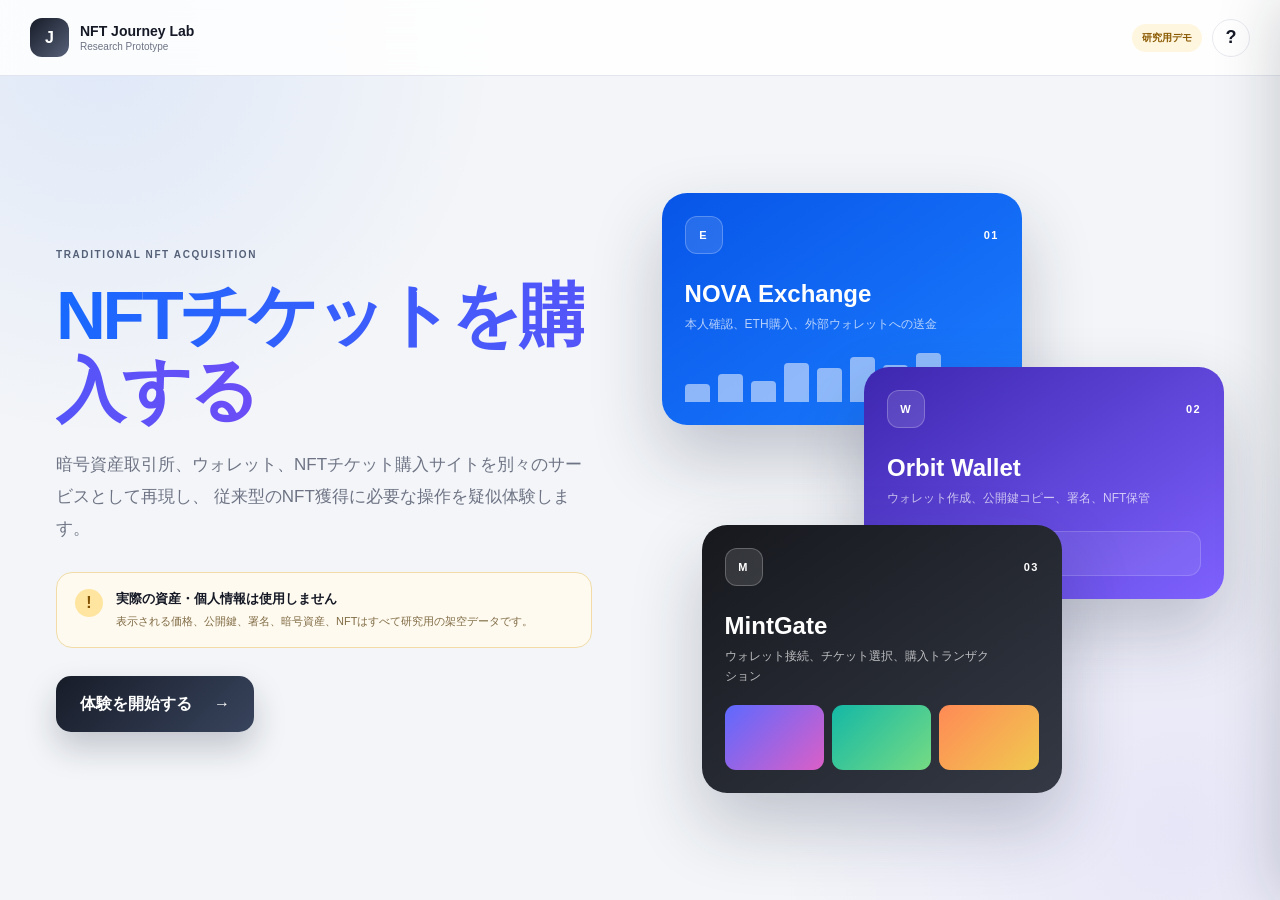
==== index.html @ 81f0ad9f "Add files via upload" ====
<!doctype html>
<html lang="ja">
<head>
  <meta charset="utf-8" />
  <meta name="viewport" content="width=device-width, initial-scale=1, viewport-fit=cover" />
  <meta name="mobile-web-app-capable" content="yes" />
  <meta name="apple-mobile-web-app-capable" content="yes" />
  <meta name="apple-mobile-web-app-status-bar-style" content="black-translucent" />
  <meta name="description" content="取引所・ウォレット・NFTマーケットを行き来する従来型NFT購入の研究用疑似体験" />
  <title>NFT Journey Lab｜従来型NFT購入体験</title>
  <link rel="stylesheet" href="./styles.css?v=4.15.6" />
</head>
<body>
  <div id="toast" class="toast hidden" role="status"></div>

  <header class="global-header">
    <button class="lab-brand" id="homeButton" type="button" aria-label="ホームへ">
      <span class="lab-logo">J</span>
      <span>
        <strong>NFT Journey Lab</strong>
        <small>Research Prototype</small>
      </span>
    </button>

    <nav id="appSwitcher" class="app-switcher hidden" aria-label="サービスを切り替える">
      <button class="switcher-item exchange" data-app="exchange" type="button">
        <span class="switcher-logo">E</span>
        <span><strong>取引所</strong><small>NOVA Exchange</small></span>
      </button>
      <button class="switcher-item wallet" data-app="wallet" type="button">
        <span class="switcher-logo">W</span>
        <span><strong>ウォレット</strong><small>Orbit Wallet</small></span>
      </button>
      <button class="switcher-item market" data-app="market" type="button">
        <span class="switcher-logo">M</span>
        <span><strong>チケットサイト</strong><small>MintGate</small></span>
      </button>
    </nav>

    <div class="header-tools">
      <span class="demo-pill">研究用デモ</span>
      <button id="helpButton" class="round-button" type="button" aria-label="ヘルプを開く">?</button>
    </div>
  </header>

  <main id="landing" class="landing">
    <div class="landing-confetti" aria-hidden="true">
      <i></i><i></i><i></i><i></i><i></i><i></i><i></i><i></i>
    </div>
    <div class="digital-ticket-decoration" aria-hidden="true">
      <span class="decoration-label">NFT TICKET</span>
      <strong>LIVE<br>EXPERIENCE</strong>
      <span class="decoration-code">#2026-1042</span>
      <span class="decoration-qr"></span>
    </div>
    <section class="landing-copy">
      <span class="kicker">TRADITIONAL NFT ACQUISITION</span>
      <h1><em>NFTチケットを購入する</em></h1>
      <p>
        暗号資産取引所、ウォレット、NFTチケット購入サイトを別々のサービスとして再現し、
        従来型のNFT獲得に必要な操作を疑似体験します。
      </p>

      <div class="safety-note">
        <span>!</span>
        <div>
          <strong>実際の資産・個人情報は使用しません</strong>
          <p>表示される価格、公開鍵、署名、暗号資産、NFTはすべて研究用の架空データです。</p>
        </div>
      </div>

      <button id="startButton" class="hero-button" type="button">
        体験を開始する <span>→</span>
      </button>
    </section>

    <section class="journey-preview" aria-label="体験するサービス">
      <article class="preview-card preview-exchange">
        <div class="preview-top">
          <span class="preview-logo">E</span>
          <span>01</span>
        </div>
        <h2>NOVA Exchange</h2>
        <p>本人確認、ETH購入、外部ウォレットへの送金</p>
        <div class="mini-chart">
          <i></i><i></i><i></i><i></i><i></i><i></i><i></i><i></i>
        </div>
      </article>
      <article class="preview-card preview-wallet">
        <div class="preview-top">
          <span class="preview-logo">W</span>
          <span>02</span>
        </div>
        <h2>Orbit Wallet</h2>
        <p>ウォレット作成、公開鍵コピー、署名、NFT保管</p>
        <div class="address-preview">0x7A4F...93C2</div>
      </article>
      <article class="preview-card preview-market">
        <div class="preview-top">
          <span class="preview-logo">M</span>
          <span>03</span>
        </div>
        <h2>MintGate</h2>
        <p>ウォレット接続、チケット選択、購入トランザクション</p>
        <div class="nft-preview-grid"><i></i><i></i><i></i></div>
      </article>
    </section>
  </main>

  <main id="workspace" class="workspace hidden">
    <aside class="mission-panel">
      <div class="mission-heading">
        <span class="kicker">MISSION</span>
        <h2>NFTチケット獲得</h2>
        <p id="participantText">参加者ID：—</p>
      </div>

      <div class="overall-progress">
        <div><span>全体の進捗</span><strong id="progressPercent">0%</strong></div>
        <div class="track"><i id="progressFill"></i></div>
      </div>

      <ol id="missionList" class="mission-list"></ol>

      <section id="progressGuideBubble" class="progress-guide-bubble hidden" role="dialog" aria-modal="true" aria-labelledby="progressGuideTitle">
        <span class="progress-guide-label">GUIDE</span>
        <h2 id="progressGuideTitle">進捗フローを確認</h2>
        <p>進捗フローを参考にNFTチケットを獲得してください。</p>
        <p class="progress-guide-note">※進捗フローの1から順番に進めなくてもチケットを獲得できるので、自由に体験してみてください。</p>
        <p class="progress-guide-scroll-note"><span aria-hidden="true">↔</span>スマホでは進捗フローを横にスワイプすると、すべての手順を確認できます。</p>
        <p class="progress-guide-hint-note"><span aria-hidden="true">?</span>操作に困ったら、各進捗の「？」をタップすると操作のヒントを見ることができます。</p>
        <button id="progressGuideStart" type="button">閉じる <span aria-hidden="true">→</span></button>
      </section>

      <div class="wallet-mini-status">
        <div>
          <span>ウォレット残高</span>
          <strong id="sideWalletBalance">0.0000 ETH</strong>
        </div>
        <span id="sideNetworkStatus" class="dot-label"><i></i>未接続</span>
      </div>

      <button id="resetProgressButton" class="progress-reset" type="button">
        <span aria-hidden="true">↺</span>進捗をリセットする
      </button>
    </aside>

    <section class="app-stage">
      <div id="exchangeApp" class="service-app exchange-app">
        <header class="service-header exchange-header">
          <div class="service-brand">
            <span class="service-logo">E</span>
            <div><strong>NOVA Exchange</strong><small>暗号資産取引所</small></div>
          </div>
          <nav id="exchangeTabs" class="service-tabs">
            <button data-tab="exchange-home" class="active" type="button">ホーム</button>
            <button data-tab="exchange-buy" type="button">購入</button>
            <button data-tab="exchange-send" type="button">送金</button>
          </nav>
          <div class="service-user"><span></span><b>デモユーザー</b></div>
        </header>
        <div id="exchangeContent" class="service-content"></div>
      </div>

      <div id="walletApp" class="service-app wallet-app hidden">
        <header class="service-header wallet-header">
          <div class="service-brand">
            <span class="service-logo">O</span>
            <div><strong>Orbit Wallet</strong><small>Self-custody wallet</small></div>
          </div>
          <nav id="walletTabs" class="service-tabs">
            <button data-tab="wallet-home" class="active" type="button">資産</button>
            <button data-tab="wallet-receive" type="button">受け取る</button>
            <button data-tab="wallet-nft" type="button">NFT</button>
            <button data-tab="wallet-benefits" type="button">特典</button>
          </nav>
          <div class="network-pill"><i></i>Ethereum</div>
        </header>
        <div id="walletContent" class="service-content"></div>
      </div>

      <div id="marketApp" class="service-app market-app hidden">
        <header class="service-header market-header">
          <div class="service-brand">
            <span class="service-logo">M</span>
            <div><strong>MintGate</strong><small>NFT Ticket Marketplace</small></div>
          </div>
          <div class="market-search">イベント・コレクションを検索</div>
          <button id="marketWalletButton" class="connect-button" type="button">ウォレットを接続</button>
        </header>
        <div id="marketContent" class="service-content"></div>
      </div>
    </section>
  </main>

  <div id="progressGuideBackdrop" class="progress-guide-backdrop hidden" aria-hidden="true"></div>

  <div id="walletSecurityGuideBackdrop" class="wallet-security-guide-backdrop hidden" aria-hidden="true"></div>
  <section id="walletSecurityGuide" class="wallet-security-guide hidden" role="dialog" aria-modal="true" aria-labelledby="walletSecurityGuideTitle">
    <span id="walletSecurityGuideLabel" class="wallet-security-guide-label">1 / 4 · ウォレット</span>
    <h2 id="walletSecurityGuideTitle">ウォレットが作成されました</h2>
    <p id="walletSecurityGuideDescription"></p>
    <button id="walletSecurityGuideNext" type="button">次へ <span aria-hidden="true">→</span></button>
  </section>

  <div id="modalBackdrop" class="modal-backdrop hidden"></div>
  <section id="modal" class="modal hidden" role="dialog" aria-modal="true" aria-labelledby="modalTitle">
    <div class="modal-header">
      <div>
        <span id="modalKicker" class="kicker">確認</span>
        <h2 id="modalTitle">タイトル</h2>
      </div>
      <button id="modalClose" class="round-button" type="button" aria-label="閉じる">×</button>
    </div>
    <div id="modalBody" class="modal-body"></div>
  </section>

  <div id="helpBackdrop" class="modal-backdrop hidden"></div>
  <aside id="helpDrawer" class="help-drawer" aria-hidden="true">
    <div class="drawer-head">
      <div><span class="kicker">HELP</span><h2>この体験について</h2></div>
      <button id="helpClose" class="round-button" type="button">×</button>
    </div>
    <section>
      <h3>体験の目的</h3>
      <p>複数サービス間の移動、公開鍵のコピー・貼り付け、送金、ウォレット署名など、NFT獲得までの一連の負担を評価します。</p>
    </section>
    <section>
      <h3>安全上の注意</h3>
      <p>実在するメールアドレス、パスワード、秘密鍵、シードフレーズは入力しないでください。</p>
    </section>
    <section>
      <h3>操作に迷ったら</h3>
      <p>左側のミッション一覧で、次に完了すべき操作を確認できます。</p>
    </section>
  </aside>

  <section id="admissionPass" class="admission-pass hidden" role="dialog" aria-modal="true" aria-labelledby="admissionPassTitle">
    <header class="admission-pass-header">
      <div class="admission-pass-brand">
        <span class="admission-pass-logo">M</span>
        <div><strong>MintGate ENTRY PASS</strong><small>NFT Ticket Verification</small></div>
      </div>
      <button id="admissionPassClose" class="admission-pass-close" type="button" aria-label="入館証を閉じる">×</button>
    </header>

    <div class="admission-pass-body">
      <article class="admission-ticket">
        <div class="admission-ticket-visual">
          <img id="admissionEventImage" src="" alt="">
          <div class="admission-ticket-shade"></div>
          <div class="admission-ticket-copy">
            <span id="admissionEventCategory"></span>
            <h1 id="admissionPassTitle">NFT入館証</h1>
            <strong id="admissionEventDate"></strong>
          </div>
        </div>

        <div class="admission-ticket-content">
          <div id="admissionValidStatus" class="admission-valid-status pending"><i></i><span id="admissionStatusLabel">WALLET AUTH REQUIRED</span><strong id="admissionStatusText">未認証</strong></div>
          <p id="admissionInstruction" class="admission-instruction">ウォレット署名を行い、NFTチケットの現在の保有者であることを証明してください</p>

          <div class="admission-verification">
            <div id="admissionLiveProof" class="admission-live-proof pending" role="status" aria-live="polite">
              <div class="admission-live-orbit" aria-hidden="true"><i></i><i></i><i></i></div>
              <span id="admissionLiveLabel">LIVE WALLET PROOF</span>
              <strong id="admissionLiveCode">—— ——</strong>
              <small id="admissionLiveCountdown">ウォレット署名が必要です</small>
            </div>
            <div class="admission-event-summary">
              <span>EVENT</span>
              <h2 id="admissionEventTitle"></h2>
              <p id="admissionEventVenue"></p>
            </div>
          </div>

          <ul class="admission-proof-checks" aria-label="入館認証の確認項目">
            <li id="admissionOwnershipCheck"><i>✓</i><div><strong>NFTチケット保有</strong><small>譲渡不可</small></div></li>
            <li id="admissionSignatureCheck"><i>✓</i><div><strong>ウォレット署名</strong><small>秘密鍵の所持を確認</small></div></li>
            <li id="admissionExpiryCheck"><i>✓</i><div><strong>短時間認証</strong><small>30秒で自動失効</small></div></li>
          </ul>

          <div class="admission-auth-actions">
            <button id="admissionVerifyButton" class="admission-verify-button" type="button">ウォレットで入館認証 <span>→</span></button>
            <button id="admissionCheckInButton" class="admission-checkin-button hidden" type="button">受付で入館処理を完了する <span>✓</span></button>
          </div>

          <dl class="admission-details">
            <div><dt>TOKEN ID</dt><dd id="admissionTokenId"></dd></div>
            <div><dt>TOKEN TYPE</dt><dd>NFTチケット</dd></div>
            <div><dt>OWNER</dt><dd id="admissionOwner"></dd></div>
            <div><dt>ISSUED AT</dt><dd id="admissionIssuedAt"></dd></div>
          </dl>

          <div class="admission-demo-notice">これは研究用の疑似署名デモです。実際のブロックチェーン通信や施設への入場には使用できません。</div>
        </div>
      </article>
    </div>

    <div id="admissionSignatureBackdrop" class="admission-signature-backdrop hidden" aria-hidden="true"></div>
    <section id="admissionSignatureSheet" class="admission-signature-sheet hidden" role="dialog" aria-modal="true" aria-labelledby="admissionSignatureTitle" aria-hidden="true">
      <div class="admission-signature-head">
        <span>O</span>
        <div><small>ORBIT WALLET</small><h2 id="admissionSignatureTitle">入館認証メッセージへ署名</h2></div>
      </div>
      <p>この署名は送金ではありません。現在のウォレット所有者であることだけを証明します。</p>
      <dl class="admission-signature-details">
        <div><dt>要求元</dt><dd>MintGate Entry</dd></div>
        <div><dt>対象NFTチケット</dt><dd id="admissionSignatureToken"></dd></div>
        <div><dt>ワンタイムNonce</dt><dd id="admissionSignatureNonce"></dd></div>
        <div><dt>有効期間</dt><dd>署名後30秒</dd></div>
      </dl>
      <label class="check admission-signature-agree"><input id="admissionSignatureAgree" type="checkbox"><span>認証先、対象NFTチケット、有効期間を確認しました。</span></label>
      <div class="button-row admission-signature-actions"><button id="admissionSignatureConfirm" class="primary" type="button">メッセージに署名</button><button id="admissionSignatureCancel" class="secondary" type="button">キャンセル</button></div>
    </section>
  </section>

  <section id="gameExperience" class="game-experience hidden" role="dialog" aria-modal="true" aria-labelledby="gameExperienceTitle">
    <header class="game-experience-header">
      <div>
        <span class="kicker">NFT HOLDER CHALLENGE</span>
        <h2 id="gameExperienceTitle">NFT特典チャレンジ</h2>
      </div>
      <div class="game-score-chip"><span>BEST SCORE</span><strong id="gameBestScore">0</strong></div>
      <button id="gameClose" class="game-close" type="button" aria-label="ゲームを閉じる">×</button>
    </header>
    <div class="game-experience-body">
      <aside class="game-benefit-panel" aria-label="スコア特典一覧">
        <span class="kicker">SCORE REWARDS</span>
        <h3>ゲームで特典を獲得</h3>
        <p>スコアが各目標に到達すると、NFTに新しい特典が追加されます。</p>
        <ol id="gameBenefitList" class="game-benefit-list"></ol>
        <p id="gameNextReward" class="game-next-reward"></p>
      </aside>
      <div class="game-frame-wrap">
        <iframe id="gameFrame" title="NFT特典ゲーム" src="about:blank" allow="autoplay; fullscreen" allowfullscreen></iframe>
      </div>
    </div>
  </section>

  <script src="./app.js?v=4.20.0"></script>
</body>
</html>
---- styles.css ----
:root{
  --ink:#151926;--muted:#6e7485;--line:#e7e9ef;--paper:#fff;--bg:#f3f5f8;
  --exchange:#1769ff;--exchange-dark:#0d42b7;--wallet:#6c4df6;--wallet-dark:#4028b9;
  --market:#16181d;--green:#0aa66f;--red:#dd4058;--amber:#f2a516;
  --shadow:0 24px 70px rgba(34,39,58,.14);--soft:0 12px 34px rgba(34,39,58,.09);
  font-family:Inter,-apple-system,BlinkMacSystemFont,"Segoe UI","Noto Sans JP","Yu Gothic",sans-serif;
}
*{box-sizing:border-box}html{background:var(--bg)}body{margin:0;min-height:100vh;color:var(--ink);background:
radial-gradient(circle at 8% 5%,rgba(23,105,255,.09),transparent 27%),
radial-gradient(circle at 92% 92%,rgba(108,77,246,.09),transparent 28%),var(--bg)}
button,input,select,textarea{font:inherit}button{cursor:pointer}.hidden{display:none!important}
.global-header{height:76px;padding:0 30px;display:flex;align-items:center;gap:28px;border-bottom:1px solid rgba(220,224,233,.82);background:rgba(255,255,255,.86);backdrop-filter:blur(18px);position:sticky;top:0;z-index:40}
.lab-brand{display:flex;align-items:center;gap:11px;border:0;background:transparent;color:inherit;padding:0}.lab-logo{width:39px;height:39px;display:grid;place-items:center;border-radius:12px;color:white;background:linear-gradient(135deg,#171c28,#566078);font-weight:900}.lab-brand strong,.lab-brand small{display:block;text-align:left}.lab-brand strong{font-size:14px}.lab-brand small{font-size:10px;color:var(--muted);margin-top:2px}
.app-switcher{flex:1;display:flex;justify-content:center;gap:9px}.switcher-item{min-width:190px;padding:8px 12px;display:grid;grid-template-columns:32px minmax(0,1fr);gap:9px;align-items:center;border:1px solid var(--line);border-radius:13px;background:white;color:var(--ink);text-align:left;transition:.2s}.switcher-item:hover{transform:translateY(-1px);box-shadow:var(--soft)}.switcher-item.active{border-color:#abb4c7;box-shadow:0 0 0 3px rgba(50,65,96,.07)}.switcher-logo{width:31px;height:31px;display:grid;place-items:center;border-radius:9px;color:white;font-weight:900}.switcher-item.exchange .switcher-logo{background:var(--exchange)}.switcher-item.wallet .switcher-logo{background:var(--wallet)}.switcher-item.market .switcher-logo{background:var(--market)}.switcher-item strong,.switcher-item small{display:block}.switcher-item strong{font-size:11px}.switcher-item small{font-size:9px;color:var(--muted);margin-top:2px}
.header-tools{margin-left:auto;display:flex;align-items:center;gap:10px}.demo-pill{padding:7px 10px;border-radius:999px;background:#fff6df;color:#8a5900;font-size:10px;font-weight:800}.round-button{width:38px;height:38px;border:1px solid var(--line);border-radius:50%;background:white;color:var(--ink);font-size:18px;font-weight:700}
.landing{width:min(1380px,calc(100% - 52px));min-height:calc(100vh - 76px);margin:auto;display:grid;grid-template-columns:1fr 1.05fr;align-items:center;gap:70px;padding:60px 30px}.kicker{color:#546078;font-size:10px;font-weight:900;letter-spacing:.16em}.landing h1{margin:16px 0 20px;font-size:clamp(42px,5.4vw,74px);line-height:1.09;letter-spacing:-.048em}.landing h1 em{font-style:normal;background:linear-gradient(100deg,var(--exchange),var(--wallet));-webkit-background-clip:text;background-clip:text;color:transparent}.landing-copy>p{max-width:650px;margin:0;color:var(--muted);font-size:17px;line-height:1.9}.safety-note{max-width:670px;margin-top:27px;padding:16px 18px;display:flex;gap:13px;border:1px solid #f1dca7;border-radius:16px;background:#fffaf0}.safety-note>span{flex:0 0 auto;width:28px;height:28px;display:grid;place-items:center;border-radius:50%;background:#ffe5a0;color:#825200;font-weight:900}.safety-note strong{font-size:13px}.safety-note p{margin:5px 0 0;color:#806c44;font-size:11px;line-height:1.6}.hero-button{margin-top:28px;min-height:56px;padding:0 24px;display:inline-flex;align-items:center;gap:22px;border:0;border-radius:15px;color:white;background:linear-gradient(135deg,#171c28,#38445d);box-shadow:0 16px 32px rgba(24,31,48,.22);font-weight:800}.hero-button:hover{transform:translateY(-2px)}
.journey-preview{position:relative;min-height:610px}.preview-card{position:absolute;width:360px;min-height:220px;padding:23px;border-radius:25px;color:white;box-shadow:0 32px 70px rgba(30,38,67,.24);overflow:hidden}.preview-card h2{margin:26px 0 7px;font-size:24px}.preview-card p{margin:0;max-width:275px;color:rgba(255,255,255,.7);font-size:12px;line-height:1.65}.preview-top{display:flex;justify-content:space-between;align-items:center;font-size:11px;font-weight:800;letter-spacing:.12em}.preview-logo{width:38px;height:38px;display:grid;place-items:center;border:1px solid rgba(255,255,255,.23);border-radius:12px;background:rgba(255,255,255,.12);font-weight:900}.preview-exchange{left:0;top:10px;background:linear-gradient(145deg,#0755e8,#1d7eff)}.preview-wallet{right:0;top:184px;background:linear-gradient(145deg,#3d26af,#7f62ff)}.preview-market{left:40px;bottom:0;background:linear-gradient(145deg,#16181d,#343945)}.mini-chart{height:50px;margin-top:17px;display:flex;align-items:end;gap:8px}.mini-chart i{display:block;width:25px;border-radius:4px 4px 0 0;background:rgba(255,255,255,.52)}.mini-chart i:nth-child(1){height:18px}.mini-chart i:nth-child(2){height:28px}.mini-chart i:nth-child(3){height:21px}.mini-chart i:nth-child(4){height:39px}.mini-chart i:nth-child(5){height:34px}.mini-chart i:nth-child(6){height:45px}.mini-chart i:nth-child(7){height:37px}.mini-chart i:nth-child(8){height:49px}.address-preview{margin-top:22px;padding:14px;border:1px solid rgba(255,255,255,.16);border-radius:13px;background:rgba(255,255,255,.08);font-family:monospace}.nft-preview-grid{margin-top:18px;display:grid;grid-template-columns:repeat(3,1fr);gap:8px}.nft-preview-grid i{height:65px;border-radius:11px;background:linear-gradient(135deg,#5d69ff,#db5fc7)}.nft-preview-grid i:nth-child(2){background:linear-gradient(135deg,#14b8a6,#75db83)}.nft-preview-grid i:nth-child(3){background:linear-gradient(135deg,#ff8a56,#f0c94f)}
.workspace{width:min(1530px,calc(100% - 32px));margin:18px auto 36px;display:grid;grid-template-columns:270px minmax(0,1fr);gap:18px}.mission-panel{position:sticky;top:94px;align-self:start;padding:24px 20px;border:1px solid rgba(255,255,255,.8);border-radius:23px;background:rgba(255,255,255,.89);box-shadow:var(--soft);backdrop-filter:blur(18px)}.mission-heading h2{margin:8px 0 5px;font-size:21px}.mission-heading p{margin:0;color:var(--muted);font-size:10px}.overall-progress{margin-top:20px}.overall-progress>div:first-child{display:flex;justify-content:space-between;color:var(--muted);font-size:10px}.overall-progress strong{color:var(--ink)}.track{height:7px;margin-top:8px;overflow:hidden;border-radius:99px;background:#e9ebf1}.track i{display:block;width:0;height:100%;border-radius:inherit;background:linear-gradient(90deg,var(--exchange),var(--wallet));transition:.35s}
.mission-list{margin:22px 0;padding:0;list-style:none}.mission-item{position:relative;min-height:53px;padding-left:36px}.mission-item:not(:last-child):after{content:"";position:absolute;left:13px;top:28px;bottom:0;width:2px;background:#e4e7ed}.mission-dot{position:absolute;left:0;top:0;width:28px;height:28px;display:grid;place-items:center;border:2px solid #dfe3eb;border-radius:50%;background:white;color:#a0a5b1;font-size:10px;font-weight:900;z-index:1}.mission-item.active .mission-dot{border-color:var(--exchange);background:var(--exchange);color:white}.mission-item.done .mission-dot{border-color:var(--green);background:var(--green);color:white}.mission-item.done:not(:last-child):after{background:#9bd6c2}.mission-item strong,.mission-item small{display:block}.mission-item strong{padding-top:3px;font-size:11px}.mission-item small{margin-top:3px;color:var(--muted);font-size:9px;line-height:1.45}.wallet-mini-status{padding:14px;border-radius:15px;background:#f6f7fa}.wallet-mini-status>div{display:flex;justify-content:space-between;gap:10px}.wallet-mini-status span{color:var(--muted);font-size:9px}.wallet-mini-status strong{font-size:11px}.dot-label{margin-top:9px;display:flex!important;align-items:center;gap:6px}.dot-label i,.network-pill i{width:7px;height:7px;border-radius:50%;background:#a7adba}.dot-label.connected i,.network-pill i{background:var(--green)}
.progress-reset{width:100%;min-height:38px;margin-top:12px;display:flex;align-items:center;justify-content:center;gap:7px;border:1px solid transparent;border-radius:11px;color:#858b98;background:transparent;font-size:9px;font-weight:750;transition:.2s}.progress-reset span{font-size:14px;line-height:1}.progress-reset:hover{border-color:#f0c7cd;color:#b63145;background:#fff5f6}.progress-reset:focus-visible{outline:3px solid rgba(221,64,88,.16);outline-offset:2px}
@media (min-width:1151px){
  .mission-panel{
    max-height:calc(100dvh - 112px);
    overflow-x:hidden;
    overflow-y:auto;
    overscroll-behavior:contain;
    scrollbar-gutter:stable;
    scrollbar-width:thin;
    scrollbar-color:#c8ceda transparent;
  }
  .mission-panel::-webkit-scrollbar{width:7px}
  .mission-panel::-webkit-scrollbar-track{background:transparent}
  .mission-panel::-webkit-scrollbar-thumb{border:2px solid transparent;border-radius:999px;background:#c8ceda;background-clip:padding-box}
}
.app-stage{min-width:0}.service-app{min-height:760px;overflow:hidden;border:1px solid #e1e4eb;border-radius:24px;background:white;box-shadow:var(--shadow)}.service-header{min-height:76px;padding:0 26px;display:flex;align-items:center;gap:26px;border-bottom:1px solid var(--line)}.service-brand{display:flex;align-items:center;gap:11px;min-width:205px}.service-logo{width:39px;height:39px;display:grid;place-items:center;border-radius:12px;color:white;font-weight:900}.exchange-header .service-logo{background:var(--exchange)}.wallet-header .service-logo{background:var(--wallet)}.market-header .service-logo{background:var(--market)}.service-brand strong,.service-brand small{display:block}.service-brand strong{font-size:13px}.service-brand small{margin-top:2px;color:var(--muted);font-size:9px}.service-tabs{display:flex;align-self:stretch;gap:6px}.service-tabs button{position:relative;padding:0 13px;border:0;background:transparent;color:#777e8e;font-size:11px;font-weight:750}.service-tabs button.active{color:var(--ink)}.service-tabs button.active:after{content:"";position:absolute;left:10px;right:10px;bottom:0;height:3px;border-radius:3px 3px 0 0;background:var(--exchange)}.wallet-header .service-tabs button.active:after{background:var(--wallet)}.service-user{margin-left:auto;display:flex;align-items:center;gap:8px;font-size:10px}.service-user span{width:29px;height:29px;border-radius:50%;background:linear-gradient(135deg,#dce5ff,#87aaff)}.network-pill{margin-left:auto;padding:8px 11px;display:flex;align-items:center;gap:6px;border-radius:999px;background:#f4f5f8;font-size:10px;font-weight:800}.market-search{flex:1;max-width:460px;padding:11px 15px;border-radius:11px;background:#f3f4f6;color:#9a9faa;font-size:10px}.connect-button{margin-left:auto;padding:10px 15px;border:0;border-radius:11px;color:white;background:var(--market);font-size:10px;font-weight:800}.connect-button.connected{color:#087952;background:#e9f8f2}.service-content{padding:28px}
.dashboard-title{display:flex;justify-content:space-between;align-items:start;gap:20px}.dashboard-title h1{margin:7px 0 6px;font-size:29px;letter-spacing:-.035em}.dashboard-title p{margin:0;color:var(--muted);font-size:11px}.task-callout{padding:12px 14px;border-radius:13px;background:#eef4ff;color:#214d9c;font-size:10px;font-weight:750}.balance-grid{margin-top:22px;display:grid;grid-template-columns:1.2fr .8fr;gap:16px}.balance-card{padding:23px;border-radius:20px;color:white;background:linear-gradient(140deg,#0753dc,#2c80ff);box-shadow:0 18px 38px rgba(23,105,255,.23)}.balance-card.wallet-balance{background:linear-gradient(140deg,#4027b6,#7a60fa);box-shadow:0 18px 38px rgba(108,77,246,.23)}.balance-card small,.balance-card strong,.balance-card span{display:block}.balance-card small{color:rgba(255,255,255,.66);font-size:9px;letter-spacing:.13em}.balance-card strong{margin-top:8px;font-size:32px}.balance-card span{margin-top:4px;color:rgba(255,255,255,.7);font-size:10px}.action-card{padding:20px;border:1px solid var(--line);border-radius:19px}.action-card h3{margin:0;font-size:14px}.action-card p{margin:7px 0 15px;color:var(--muted);font-size:10px;line-height:1.6}.primary,.secondary,.ghost,.danger-btn{min-height:43px;padding:0 16px;border-radius:11px;font-size:10px;font-weight:850}.primary{border:0;color:white;background:var(--exchange);box-shadow:0 8px 18px rgba(23,105,255,.2)}.wallet-app .primary{background:var(--wallet)}.market-app .primary{background:var(--market)}.secondary{border:1px solid #dfe3ec;background:white;color:var(--ink)}.ghost{border:0;background:#f0f3f8;color:#4b5568}.danger-btn{border:0;color:white;background:var(--red)}button:disabled{cursor:not-allowed;opacity:.45;box-shadow:none}.button-row{display:flex;gap:10px;flex-wrap:wrap}
.price-board{margin-top:18px;border:1px solid var(--line);border-radius:18px;overflow:hidden}.price-row{padding:13px 16px;display:grid;grid-template-columns:1fr 1fr 1fr;align-items:center;border-bottom:1px solid var(--line);font-size:10px}.price-row:last-child{border-bottom:0}.asset-name{display:flex;align-items:center;gap:9px}.coin{width:29px;height:29px;display:grid;place-items:center;border-radius:50%;color:white;background:#5862d6;font-size:9px;font-weight:900}.coin.eth{background:#6870a8}.asset-name strong,.asset-name small{display:block}.asset-name small{margin-top:2px;color:var(--muted);font-size:8px}.price{font-weight:800}.change.up{color:var(--green)}.change.down{color:var(--red)}
.panel{margin-top:18px;padding:21px;border:1px solid var(--line);border-radius:18px}.panel h2,.panel h3{margin:0}.panel>p{color:var(--muted);font-size:10px;line-height:1.7}.form-grid{display:grid;grid-template-columns:1fr 1fr;gap:15px}.field{display:flex;flex-direction:column;gap:7px}.field.full{grid-column:1/-1}.field label,.field-title{font-size:10px;font-weight:800}.input,.select,.textarea{width:100%;border:1px solid #dfe3eb;border-radius:11px;background:white;outline:0}.input,.select{height:47px;padding:0 13px}.textarea{min-height:92px;padding:12px;resize:vertical}.input:focus,.select:focus,.textarea:focus{border-color:var(--exchange);box-shadow:0 0 0 3px rgba(23,105,255,.09)}.hint{color:var(--muted);font-size:9px;line-height:1.5}.check{display:flex;align-items:flex-start;gap:9px}.check input{width:17px;height:17px;margin-top:1px;accent-color:var(--exchange)}.check span{color:#4e5565;font-size:10px;line-height:1.55}.summary{border:1px solid var(--line);border-radius:15px;background:#fafbfc}.summary-row{padding:11px 14px;display:flex;justify-content:space-between;gap:20px;border-bottom:1px solid var(--line);font-size:10px}.summary-row:last-child{border-bottom:0}.summary-row span{color:var(--muted)}.summary-row strong{text-align:right}.notice{padding:13px 14px;border-radius:13px;font-size:10px;line-height:1.6}.notice.info{background:#eef4ff;color:#28549a}.notice.warning{background:#fff7e4;color:#825b0e}.notice.success{background:#eaf8f2;color:#0b7450}.notice.danger{background:#fff0f2;color:#a22d3e}
.buy-layout{display:grid;grid-template-columns:1.1fr .9fr;gap:17px}.trade-card{padding:21px;border:1px solid var(--line);border-radius:18px}.rate-head{display:flex;justify-content:space-between;gap:15px}.rate-head strong{font-size:26px}.rate-head small{color:var(--muted)}.sparkline{height:115px;margin:19px 0 8px;position:relative;overflow:hidden;border-radius:12px;background:linear-gradient(to bottom,rgba(23,105,255,.09),transparent)}.sparkline svg{width:100%;height:100%}.quick-amounts{display:grid;grid-template-columns:repeat(4,1fr);gap:7px}.quick-amounts button{height:34px;border:1px solid var(--line);border-radius:9px;background:white;font-size:9px;font-weight:750}.amount-box{margin-top:15px;position:relative}.amount-box input{height:60px;padding:0 54px 0 15px;font-size:23px;font-weight:850}.amount-box span{position:absolute;right:15px;top:20px;color:var(--muted);font-size:11px}.quote-box{margin-top:14px;padding:14px;border-radius:13px;background:#f5f7fb}.quote-box>div{display:flex;justify-content:space-between;padding:5px 0;font-size:10px}.quote-box span{color:var(--muted)}
.address-box{padding:17px;border:1px solid var(--line);border-radius:15px;background:#f8f9fb}.address-box code{display:block;margin:8px 0 13px;overflow-wrap:anywhere;color:#384055;font-size:11px;line-height:1.6}.copy-button{padding:9px 12px;border:1px solid #dfe3eb;border-radius:9px;background:white;color:var(--wallet);font-size:9px;font-weight:850}.paste-status{display:flex;align-items:center;gap:7px;color:var(--muted);font-size:9px}.paste-status i{width:7px;height:7px;border-radius:50%;background:#b8bdc8}.paste-status.ok{color:var(--green)}.paste-status.ok i{background:var(--green)}
.wallet-assets{margin-top:18px;border:1px solid var(--line);border-radius:17px;overflow:hidden}.asset-row{padding:16px;display:grid;grid-template-columns:1fr auto;align-items:center;border-bottom:1px solid var(--line)}.asset-row:last-child{border-bottom:0}.asset-row-left{display:flex;align-items:center;gap:11px}.asset-icon{width:38px;height:38px;display:grid;place-items:center;border-radius:50%;background:#eef0f6;color:#56607a;font-size:10px;font-weight:900}.asset-row strong,.asset-row small{display:block}.asset-row small{margin-top:3px;color:var(--muted);font-size:9px}.asset-value{text-align:right}.asset-value strong{font-size:11px}
.ticket-grid{margin-top:20px;display:grid;grid-template-columns:repeat(3,minmax(0,1fr));gap:16px}.ticket-card{overflow:hidden;border:1px solid var(--line);border-radius:18px;background:white;transition:.2s}.ticket-card:hover{transform:translateY(-3px);box-shadow:var(--soft)}.ticket-card.selected{border-color:#22252c;box-shadow:0 0 0 3px rgba(22,24,29,.08)}.ticket-art{position:relative;isolation:isolate;height:155px;padding:16px;display:flex;flex-direction:column;justify-content:space-between;overflow:hidden;color:white;background:#171b2c}.ticket-art img{position:absolute;z-index:-2;inset:0;width:100%;height:100%;object-fit:cover;transition:transform .45s ease}.ticket-art::after{content:"";position:absolute;z-index:-1;inset:0;background:linear-gradient(180deg,rgba(7,10,24,.66) 0%,rgba(7,10,24,.08) 42%,rgba(7,10,24,.68) 100%)}.ticket-card:hover .ticket-art img{transform:scale(1.035)}.ticket-art span{font-size:9px;font-weight:800;letter-spacing:.1em;text-shadow:0 1px 8px rgba(0,0,0,.7)}.ticket-info{padding:15px}.ticket-info h3{margin:0 0 5px;font-size:12px}.ticket-info p{margin:0;color:var(--muted);font-size:9px;line-height:1.55}.ticket-price{margin-top:12px;display:flex;justify-content:space-between;align-items:center}.ticket-price strong{font-size:13px}.ticket-price button{padding:8px 10px;border:0;border-radius:9px;background:var(--market);color:white;font-size:9px;font-weight:800}
.signature-card{border:1px solid var(--line);border-radius:17px;overflow:hidden}.signature-head{padding:16px;display:flex;align-items:center;gap:12px;background:#f6f4ff}.signature-icon{width:42px;height:42px;display:grid;place-items:center;border-radius:13px;color:white;background:var(--wallet);font-weight:900}.signature-head strong,.signature-head small{display:block}.signature-head small{margin-top:3px;color:var(--muted);font-size:9px}.signature-details{padding:16px}.signature-message{padding:13px;border-radius:11px;background:#f6f7f9;color:#4e5565;font-family:monospace;font-size:9px;line-height:1.6;overflow-wrap:anywhere}.risk-row{margin-top:13px;display:flex;justify-content:space-between;gap:14px;font-size:10px}.risk-row span{color:var(--muted)}
.transaction-status{padding:30px;text-align:center}.spinner{width:50px;height:50px;margin:0 auto 15px;border:4px solid #e8eaf0;border-top-color:var(--wallet);border-radius:50%;animation:spin 1s linear infinite}@keyframes spin{to{transform:rotate(360deg)}}.success-check{width:60px;height:60px;margin:0 auto 16px;display:grid;place-items:center;border-radius:50%;color:white;background:var(--green);font-size:25px;font-weight:900}.transaction-status h3{margin:0}.transaction-status p{max-width:450px;margin:8px auto 0;color:var(--muted);font-size:10px;line-height:1.7}
.completion-card{padding:31px;text-align:center;border:1px solid #cbe7dc;border-radius:20px;background:#f1faf6}.completion-card h2{margin:13px 0 7px}.completion-card p{margin:0;color:var(--muted);font-size:10px}.result-grid{margin-top:16px;display:grid;grid-template-columns:repeat(4,1fr);gap:10px}.result-card{padding:14px;border:1px solid var(--line);border-radius:13px;background:white;text-align:center}.result-card span,.result-card strong{display:block}.result-card span{color:var(--muted);font-size:8px}.result-card strong{margin-top:6px;font-size:16px}
.modal-backdrop{position:fixed;z-index:80;inset:0;background:rgba(21,25,38,.48);backdrop-filter:blur(4px)}.modal{position:fixed;z-index:90;left:50%;top:50%;width:min(560px,calc(100% - 28px));max-height:88vh;overflow:auto;transform:translate(-50%,-50%);padding:22px;border-radius:22px;background:white;box-shadow:0 35px 90px rgba(12,17,30,.28)}.modal-header{display:flex;justify-content:space-between;align-items:start}.modal-header h2{margin:7px 0 0;font-size:22px}.modal-body{margin-top:20px}.help-drawer{position:fixed;z-index:90;right:0;top:0;width:min(400px,92vw);height:100vh;padding:25px;background:white;box-shadow:-22px 0 60px rgba(20,25,40,.2);transform:translateX(105%);transition:.3s}.help-drawer.open{transform:translateX(0)}.drawer-head{display:flex;justify-content:space-between}.drawer-head h2{margin:7px 0}.help-drawer section{padding:18px 0;border-top:1px solid var(--line)}.help-drawer h3{margin:0 0 8px;font-size:13px}.help-drawer p{margin:0;color:var(--muted);font-size:10px;line-height:1.75}.toast{position:fixed;z-index:120;left:50%;bottom:25px;transform:translateX(-50%);padding:12px 17px;border-radius:11px;background:#20242d;color:white;box-shadow:0 12px 30px rgba(0,0,0,.22);font-size:10px}
@media(max-width:1150px){.app-switcher{overflow-x:auto;justify-content:flex-start}.switcher-item{min-width:170px}.landing{grid-template-columns:1fr}.journey-preview{max-width:780px;width:100%;margin:auto}.workspace{grid-template-columns:1fr}.mission-panel{position:static}.mission-list{display:grid;grid-template-columns:repeat(4,1fr);gap:8px}.mission-item{padding:0;text-align:center}.mission-item:not(:last-child):after{display:none}.mission-dot{position:static;margin:auto}.mission-item strong{font-size:9px}.mission-item small{display:none}.ticket-grid{grid-template-columns:repeat(2,1fr)}}
@media(max-width:760px){.global-header{height:auto;min-height:68px;padding:12px 15px;flex-wrap:wrap}.app-switcher{order:3;width:100%}.switcher-item{min-width:155px}.demo-pill{display:none}.landing{width:calc(100% - 24px);padding:42px 5px}.landing h1{font-size:40px}.landing-copy>p{font-size:14px}.journey-preview{min-height:auto;display:grid;gap:12px}.preview-card{position:static;width:100%;min-height:190px}.workspace{width:calc(100% - 20px);margin-top:10px}.mission-panel{padding:18px}.mission-list{grid-template-columns:repeat(2,1fr)}.service-app{min-height:0;border-radius:18px}.service-header{padding:12px 15px;flex-wrap:wrap;gap:12px}.service-brand{min-width:auto}.service-tabs{order:3;width:100%;height:40px;overflow-x:auto}.service-user,.network-pill{margin-left:auto}.market-search{display:none}.service-content{padding:18px 14px}.balance-grid,.buy-layout,.form-grid{grid-template-columns:1fr}.ticket-grid{grid-template-columns:1fr}.result-grid{grid-template-columns:repeat(2,1fr)}.quick-amounts{grid-template-columns:repeat(2,1fr)}}


/* =========================================================
   Smartphone UI optimization
   機能・フローは変更せず、モバイル表示とタッチ操作のみ最適化
   ========================================================= */
@media (max-width: 760px) {
  html {
    scroll-behavior: smooth;
    -webkit-text-size-adjust: 100%;
  }

  body {
    padding-bottom: calc(82px + env(safe-area-inset-bottom));
    overflow-x: hidden;
    -webkit-tap-highlight-color: transparent;
  }

  button,
  a,
  input,
  select,
  textarea,
  label {
    touch-action: manipulation;
  }

  /* iOS Safariで入力時に画面がズームしない文字サイズ */
  .input,
  .select,
  .textarea,
  .amount-box input {
    font-size: 16px;
  }

  /* 上部ヘッダー */
  .global-header {
    position: sticky;
    top: 0;
    z-index: 70;
    min-height: 64px;
    padding: max(10px, env(safe-area-inset-top)) 14px 10px;
    flex-wrap: nowrap;
    gap: 10px;
    background: rgba(255, 255, 255, .94);
  }

  .lab-brand {
    min-width: 0;
    flex: 1;
  }

  .lab-logo {
    width: 38px;
    height: 38px;
    flex: 0 0 auto;
  }

  .lab-brand strong {
    overflow: hidden;
    font-size: 13px;
    white-space: nowrap;
    text-overflow: ellipsis;
  }

  .lab-brand small,
  .demo-pill {
    display: none;
  }

  .header-tools {
    flex: 0 0 auto;
    margin-left: 0;
  }

  .round-button {
    width: 44px;
    height: 44px;
  }

  /* 3サービスの切替をスマホ標準の下部ナビゲーション風にする */
  .app-switcher {
    position: fixed;
    z-index: 75;
    right: 0;
    bottom: 0;
    left: 0;
    order: initial;
    width: 100%;
    height: calc(72px + env(safe-area-inset-bottom));
    padding: 7px 8px env(safe-area-inset-bottom);
    display: grid;
    grid-template-columns: repeat(3, minmax(0, 1fr));
    gap: 6px;
    overflow: visible;
    border-top: 1px solid rgba(218, 222, 231, .95);
    background: rgba(255, 255, 255, .96);
    box-shadow: 0 -10px 30px rgba(31, 37, 52, .10);
    backdrop-filter: blur(20px);
  }

  .switcher-item {
    position: relative;
    min-width: 0;
    min-height: 58px;
    padding: 5px 3px;
    display: flex;
    flex-direction: column;
    justify-content: center;
    gap: 3px;
    border: 0;
    border-radius: 13px;
    background: transparent;
    text-align: center;
    box-shadow: none;
  }

  .switcher-item:hover,
  .switcher-item:active {
    transform: none;
    box-shadow: none;
  }

  .switcher-item.active {
    border: 0;
    background: #f0f3f8;
    box-shadow: none;
  }

  .switcher-logo {
    width: 27px;
    height: 27px;
    border-radius: 9px;
    font-size: 11px;
  }

  .switcher-item > span:nth-child(2) {
    min-width: 0;
  }

  .switcher-item strong {
    font-size: 10px;
    line-height: 1.1;
  }

  .switcher-item small {
    display: none;
  }

  /* 開始画面 */
  .landing {
    width: 100%;
    min-height: auto;
    padding: 34px 18px 36px;
    display: block;
  }

  .landing h1 {
    margin-top: 12px;
    font-size: clamp(34px, 10.5vw, 44px);
    line-height: 1.13;
    letter-spacing: -.045em;
  }

  .landing-copy > p {
    font-size: 15px;
    line-height: 1.75;
  }

  .safety-note {
    margin-top: 22px;
    padding: 15px;
    border-radius: 15px;
  }

  .safety-note strong {
    font-size: 13px;
  }

  .safety-note p {
    font-size: 12px;
  }

  .hero-button {
    width: 100%;
    min-height: 54px;
    margin-top: 22px;
    justify-content: space-between;
    font-size: 15px;
  }

  /* サービス紹介カードを横スワイプ可能に */
  .journey-preview {
    width: calc(100% + 18px);
    min-height: auto;
    margin: 30px -18px 0 0;
    padding: 2px 18px 22px 0;
    display: flex;
    gap: 13px;
    overflow-x: auto;
    scroll-snap-type: x mandatory;
    overscroll-behavior-x: contain;
    scrollbar-width: none;
  }

  .journey-preview::-webkit-scrollbar,
  .app-switcher::-webkit-scrollbar,
  .mission-list::-webkit-scrollbar,
  .service-tabs::-webkit-scrollbar {
    display: none;
  }

  .preview-card {
    position: static;
    flex: 0 0 min(84vw, 340px);
    width: auto;
    min-height: 205px;
    padding: 20px;
    scroll-snap-align: start;
    border-radius: 22px;
  }

  .preview-card h2 {
    margin-top: 22px;
    font-size: 22px;
  }

  /* 作業画面 */
  .workspace {
    width: 100%;
    margin: 0;
    padding: 10px 10px 24px;
    display: block;
  }

  .mission-panel {
    position: static;
    margin-bottom: 10px;
    padding: 15px;
    border-radius: 18px;
  }

  .mission-heading {
    display: block;
  }

  .mission-heading p {
    display: none;
  }

  .mission-heading .kicker {
    display: block;
    margin-bottom: 5px;
    font-size: 8px;
  }

  .mission-heading h2 {
    margin: 0;
    font-size: 17px;
  }

  .overall-progress {
    margin-top: 13px;
  }

  .overall-progress > div:first-child {
    font-size: 12px;
  }

  .track {
    height: 8px;
  }

  .mission-list {
    margin: 15px -3px 12px;
    padding: 1px 3px 7px;
    display: flex;
    gap: 7px;
    overflow-x: auto;
    scroll-snap-type: x proximity;
  }

  .mission-item {
    flex: 0 0 78px;
    min-height: 72px;
    padding: 7px 4px;
    display: flex;
    flex-direction: column;
    align-items: center;
    border: 1px solid var(--line);
    border-radius: 13px;
    background: #fafbfc;
    scroll-snap-align: center;
    text-align: center;
  }

  .mission-item:not(:last-child)::after {
    display: none;
  }

  .mission-dot {
    position: static;
    width: 28px;
    height: 28px;
    margin: 0 auto;
    flex: 0 0 auto;
  }

  .mission-item strong {
    padding-top: 7px;
    font-size: 9px;
    line-height: 1.35;
  }

  .mission-item small {
    display: none;
  }

  .mission-item.active {
    border-color: rgba(23, 105, 255, .35);
    background: #f2f6ff;
  }

  .mission-item.done {
    border-color: rgba(10, 166, 111, .25);
    background: #f2fbf7;
  }

  .wallet-mini-status {
    padding: 12px 13px;
  }

  .wallet-mini-status span {
    font-size: 10px;
  }

  .wallet-mini-status strong {
    font-size: 12px;
  }

  .progress-reset {
    min-height: 44px;
    margin-top: 8px;
    font-size: 11px;
  }

  /* 各サービス画面 */
  .service-app {
    min-height: 0;
    overflow: visible;
    border-radius: 18px;
    box-shadow: 0 14px 38px rgba(34, 39, 58, .10);
  }

  .service-header {
    position: sticky;
    top: 64px;
    z-index: 30;
    min-height: auto;
    padding: 11px 13px 0;
    display: flex;
    flex-wrap: wrap;
    gap: 8px 10px;
    border-radius: 18px 18px 0 0;
    background: rgba(255, 255, 255, .97);
    backdrop-filter: blur(18px);
  }

  .service-brand {
    min-width: 0;
    flex: 1;
  }

  .service-logo {
    width: 37px;
    height: 37px;
    flex: 0 0 auto;
  }

  .service-brand strong {
    font-size: 13px;
  }

  .service-brand small {
    font-size: 9px;
  }

  .service-user {
    margin-left: 0;
  }

  .service-user b {
    display: none;
  }

  .service-user span {
    width: 34px;
    height: 34px;
  }

  .network-pill {
    min-height: 34px;
    margin-left: 0;
  }

  .market-search {
    display: none;
  }

  .connect-button {
    min-height: 42px;
    margin-left: 0;
    padding: 0 13px;
    border-radius: 11px;
  }

  .service-tabs {
    order: 3;
    width: calc(100% + 26px);
    height: 48px;
    margin: 0 -13px;
    padding: 0 8px;
    display: grid;
    grid-auto-flow: column;
    grid-auto-columns: minmax(92px, 1fr);
    align-self: auto;
    overflow-x: auto;
    border-top: 1px solid #f1f2f5;
  }

  .service-tabs button {
    min-height: 46px;
    padding: 0 12px;
    font-size: 12px;
    white-space: nowrap;
  }

  .service-tabs button.active::after {
    right: 10px;
    left: 10px;
  }

  /* 4つあるウォレットタブを横スクロールの外へ隠さない */
  .wallet-header .service-tabs {
    grid-auto-flow: row;
    grid-template-columns: repeat(4, minmax(0, 1fr));
  }

  .wallet-header .service-tabs button {
    min-width: 0;
    padding-right: 6px;
    padding-left: 6px;
  }

  .service-content {
    padding: 20px 14px 24px;
  }

  .dashboard-title {
    display: block;
  }

  .dashboard-title h1 {
    margin-top: 6px;
    font-size: 26px;
  }

  .dashboard-title p {
    font-size: 12px;
    line-height: 1.6;
  }

  .task-callout {
    display: inline-flex;
    min-height: 35px;
    margin-top: 12px;
    align-items: center;
    font-size: 11px;
  }

  .balance-grid,
  .buy-layout,
  .form-grid,
  .ticket-grid {
    grid-template-columns: minmax(0, 1fr);
  }

  .balance-card,
  .action-card,
  .panel,
  .trade-card {
    padding: 17px;
    border-radius: 16px;
  }

  .balance-card strong {
    font-size: 28px;
  }

  .action-card h3,
  .panel h3 {
    font-size: 16px;
  }

  .action-card p,
  .panel > p,
  .hint {
    font-size: 12px;
  }

  /* タップ領域を44px以上に */
  .primary,
  .secondary,
  .ghost,
  .danger-btn,
  .copy-button,
  .ticket-price button,
  .quick-amounts button {
    min-height: 44px;
    padding-right: 15px;
    padding-left: 15px;
    font-size: 12px;
  }

  .button-row {
    gap: 9px;
  }

  .button-row > button {
    flex: 1 1 145px;
  }

  .quick-amounts {
    grid-template-columns: repeat(2, minmax(0, 1fr));
    gap: 8px;
  }

  .quick-amounts button {
    height: 44px;
  }

  .amount-box input {
    height: 58px;
    padding-right: 52px;
    font-size: 22px;
  }

  .amount-box span {
    top: 21px;
    font-size: 12px;
  }

  .rate-head strong {
    font-size: 25px;
  }

  .price-board {
    overflow-x: auto;
  }

  .price-row {
    min-width: 430px;
    padding: 14px;
    grid-template-columns: 1.2fr .9fr .65fr;
    font-size: 12px;
  }

  .coin {
    width: 34px;
    height: 34px;
  }

  .asset-name small {
    font-size: 10px;
  }

  .field {
    gap: 8px;
  }

  .field label,
  .field-title {
    font-size: 13px;
  }

  .input,
  .select {
    min-height: 50px;
    padding: 0 13px;
    border-radius: 12px;
  }

  .textarea {
    min-height: 110px;
    padding: 13px;
  }

  .hint,
  .paste-status {
    font-size: 11px;
  }

  .check {
    gap: 11px;
  }

  .check input {
    width: 22px;
    height: 22px;
    flex: 0 0 auto;
  }

  .check span {
    font-size: 13px;
    line-height: 1.55;
  }

  .summary-row,
  .quote-box > div,
  .risk-row {
    padding-top: 10px;
    padding-bottom: 10px;
    align-items: flex-start;
    font-size: 12px;
  }

  .summary-row strong,
  .risk-row strong {
    max-width: 58%;
    overflow-wrap: anywhere;
  }

  .notice {
    padding: 13px;
    font-size: 12px;
  }

  .address-box {
    padding: 15px;
  }

  .address-box code {
    font-size: 12px;
    line-height: 1.7;
  }

  .copy-button {
    width: 100%;
  }

  .asset-row {
    padding: 15px 13px;
  }

  .asset-row strong,
  .asset-value strong {
    font-size: 13px;
  }

  .asset-row small {
    font-size: 11px;
  }

  /* チケットカード */
  .ticket-grid {
    gap: 13px;
  }

  .ticket-card {
    border-radius: 17px;
  }

  .ticket-card:hover {
    transform: none;
    box-shadow: none;
  }

  .ticket-art {
    height: 145px;
  }

  .ticket-info {
    padding: 15px;
  }

  .ticket-info h3 {
    font-size: 15px;
  }

  .ticket-info p {
    font-size: 12px;
  }

  .ticket-price {
    margin-top: 14px;
    display: grid;
    grid-template-columns: 1fr;
    gap: 11px;
  }

  .ticket-price strong {
    font-size: 16px;
  }

  .ticket-price button {
    width: 100%;
  }

  /* 署名・確認ダイアログを下から開くシート型に */
  .modal {
    top: auto;
    right: 0;
    bottom: 0;
    left: 0;
    width: 100%;
    max-height: calc(100dvh - 18px);
    padding: 20px 16px calc(20px + env(safe-area-inset-bottom));
    transform: none;
    border-radius: 24px 24px 0 0;
    overscroll-behavior: contain;
  }

  .modal-header {
    position: sticky;
    top: -20px;
    z-index: 2;
    margin: -20px -16px 0;
    padding: 20px 16px 13px;
    align-items: center;
    border-bottom: 1px solid var(--line);
    background: rgba(255, 255, 255, .97);
    backdrop-filter: blur(16px);
  }

  .modal-header::before {
    content: "";
    position: absolute;
    top: 7px;
    left: 50%;
    width: 42px;
    height: 4px;
    border-radius: 99px;
    background: #d7dae1;
    transform: translateX(-50%);
  }

  .modal-header h2 {
    font-size: 20px;
  }

  .modal-body {
    margin-top: 16px;
  }

  .signature-head,
  .signature-details {
    padding: 14px;
  }

  .signature-head strong {
    font-size: 14px;
  }

  .signature-head small,
  .signature-message {
    font-size: 11px;
  }

  .signature-message {
    line-height: 1.65;
  }

  .help-drawer {
    width: 100%;
    padding: max(22px, env(safe-area-inset-top)) 18px calc(22px + env(safe-area-inset-bottom));
  }

  .help-drawer h3 {
    font-size: 15px;
  }

  .help-drawer p {
    font-size: 13px;
  }

  .toast {
    right: 12px;
    bottom: calc(82px + env(safe-area-inset-bottom));
    left: 12px;
    width: auto;
    min-width: 0;
    padding: 13px 15px;
    transform: none;
    font-size: 12px;
  }

  .completion-card {
    padding: 24px 16px;
  }

  .completion-card h2 {
    font-size: 22px;
  }

  .completion-card p {
    font-size: 12px;
    line-height: 1.6;
  }

  .result-grid {
    grid-template-columns: repeat(2, minmax(0, 1fr));
  }

  .result-card span {
    font-size: 10px;
  }

  .result-card strong {
    font-size: 17px;
  }
}

@media (max-width: 390px) {
  .landing {
    padding-right: 14px;
    padding-left: 14px;
  }

  .landing h1 {
    font-size: 33px;
  }

  .preview-card {
    flex-basis: 88vw;
  }

  .workspace {
    padding-right: 7px;
    padding-left: 7px;
  }

  .mission-panel {
    padding: 13px;
  }

  .service-content {
    padding-right: 12px;
    padding-left: 12px;
  }

  .service-brand strong {
    font-size: 12px;
  }

  .connect-button {
    padding-right: 10px;
    padding-left: 10px;
    font-size: 9px;
  }

  .summary-row {
    gap: 10px;
  }

  .result-grid {
    grid-template-columns: 1fr;
  }
}

/* NFT purchase-after utility and holder benefits */
.nft-tap-guide{margin-top:18px}.owned-ticket-card{cursor:pointer;outline:0}.owned-ticket-card:focus-visible{border-color:var(--wallet);box-shadow:0 0 0 4px rgba(108,77,246,.16)}.owned-ticket-card:hover .added-benefit-badge{background:#ede8ff}.added-benefit-badge{margin-top:12px;padding:10px 11px;display:flex;align-items:center;gap:6px;border-radius:10px;color:#4a32ba;background:#f5f2ff;font-size:9px;font-weight:900;transition:.2s}.added-benefit-badge span{font-size:13px}.added-benefit-badge b{margin-left:auto;font-size:13px}.owned-detail-visual{position:relative;height:190px;overflow:hidden;border-radius:17px;color:white;background:#171b2c}.owned-detail-visual::after{content:"";position:absolute;inset:0;background:linear-gradient(180deg,rgba(7,10,24,.08),rgba(7,10,24,.78))}.owned-detail-visual img{width:100%;height:100%;object-fit:cover}.owned-detail-visual>div{position:absolute;z-index:1;right:16px;bottom:15px;left:16px;display:flex;justify-content:space-between;align-items:end}.owned-detail-visual span{font-size:10px;font-weight:850}.owned-detail-visual strong{font-size:11px}.owned-token-summary{margin-top:13px}.dynamic-benefit-callout{margin-top:14px;padding:18px;border:1px solid #dcd4ff;border-radius:17px;background:linear-gradient(145deg,#fbfaff,#f3efff)}.dynamic-pill{display:inline-flex;padding:6px 9px;border-radius:999px;color:#fff;background:linear-gradient(135deg,#6c4df6,#ae58dc);font-size:8px;font-weight:900}.dynamic-benefit-callout>h3{margin:12px 0 7px;font-size:15px;line-height:1.55}.dynamic-benefit-callout>p{margin:0;color:var(--muted);font-size:10px}.benefit-mini-list{margin-top:13px;display:grid;gap:7px}.benefit-mini-list .benefit-card{min-height:0;padding:9px 10px;grid-template-columns:42px 1fr;border-radius:11px}.benefit-mini-list .benefit-score{width:38px;height:38px}.benefit-mini-list .benefit-score span{font-size:5px}.benefit-mini-list .benefit-score strong{font-size:13px}.benefit-mini-list .benefit-copy h3{font-size:9px}.benefit-mini-list .benefit-status{font-size:7px}.benefit-play-button{width:100%;min-height:49px;margin-top:15px;padding:0 16px;display:flex;align-items:center;justify-content:space-between;border:0;border-radius:12px;color:white;background:linear-gradient(135deg,#5a3ee0,#8b62ff);box-shadow:0 11px 24px rgba(83,54,194,.25);font-size:11px;font-weight:900}.benefit-play-button span{font-size:17px}.benefit-text-button{width:100%;min-height:41px;border:0;background:transparent;color:#4933ad;font-size:10px;font-weight:850}
.benefit-hero{position:relative;margin-top:20px;padding:28px;display:grid;grid-template-columns:minmax(0,1fr) 180px;gap:28px;align-items:center;overflow:hidden;border-radius:22px;color:white;background:radial-gradient(circle at 82% 23%,rgba(237,93,196,.5),transparent 25%),radial-gradient(circle at 9% 95%,rgba(55,215,207,.24),transparent 32%),linear-gradient(135deg,#17153a,#4332a3 54%,#7d3eac)}.benefit-hero::after{content:"\2726";position:absolute;right:26%;top:16px;color:rgba(255,255,255,.22);font-size:80px}.benefit-hero>div:first-child{position:relative;z-index:1}.benefit-live-label{font-size:8px;font-weight:900;letter-spacing:.14em;color:#b9fff1}.benefit-hero h2{max-width:650px;margin:10px 0 9px;font-size:22px;line-height:1.45}.benefit-hero p{max-width:650px;margin:0;color:rgba(255,255,255,.72);font-size:10px;line-height:1.75}.benefit-hero .benefit-play-button{width:min(270px,100%);background:white;color:#352477;box-shadow:0 12px 28px rgba(8,5,34,.22)}.best-score-orb{position:relative;z-index:1;aspect-ratio:1;display:flex;flex-direction:column;align-items:center;justify-content:center;border:1px solid rgba(255,255,255,.2);border-radius:50%;background:rgba(255,255,255,.1);box-shadow:inset 0 0 40px rgba(255,255,255,.07);backdrop-filter:blur(9px)}.best-score-orb span{font-size:8px;font-weight:900;letter-spacing:.14em;color:rgba(255,255,255,.63)}.best-score-orb strong{margin:2px 0;font-size:56px;line-height:1}.best-score-orb small{font-size:9px;color:#b9fff1}.benefit-section-head{margin-top:26px;display:flex;justify-content:space-between;align-items:end}.benefit-section-head h2{margin:7px 0 0;font-size:20px}.benefit-section-head>span{color:var(--muted);font-size:9px}.benefit-grid{margin-top:13px;display:grid;grid-template-columns:repeat(3,minmax(0,1fr));gap:12px}.benefit-card{min-height:106px;padding:14px;display:grid;grid-template-columns:55px 1fr;gap:12px;align-items:center;border:1px solid var(--line);border-radius:15px;background:white}.benefit-card.locked{filter:saturate(.5);background:#f8f9fb}.benefit-card.unlocked{border-color:#b9e4d4;background:#f3fbf8;box-shadow:0 8px 20px rgba(10,166,111,.08)}.benefit-score{width:52px;height:52px;display:flex;flex-direction:column;align-items:center;justify-content:center;border-radius:50%;color:#777e8d;background:#e8ebf0}.unlocked .benefit-score{color:white;background:linear-gradient(135deg,#09a56f,#34c79a)}.benefit-score span{font-size:6px;font-weight:900}.benefit-score strong{font-size:18px}.benefit-copy .benefit-status{color:#858b98;font-size:8px;font-weight:900}.unlocked .benefit-copy .benefit-status{color:#078158}.benefit-copy h3{margin:4px 0 0;font-size:10px;line-height:1.4}.benefit-copy p{margin:5px 0 0;color:var(--muted);font-size:8px;line-height:1.5}.benefit-copy code{padding:2px 5px;border-radius:5px;color:#087952;background:#dff4eb;font-size:8px;font-weight:900}.empty-benefit-state{margin-top:20px;padding:65px 25px;text-align:center;border:1px dashed #cec7ec;border-radius:20px;background:#faf9ff}.empty-benefit-state>span{width:62px;height:62px;margin:auto;display:grid;place-items:center;border-radius:50%;color:white;background:linear-gradient(135deg,#6c4df6,#dc61b7);font-size:25px}.empty-benefit-state h2{max-width:600px;margin:18px auto 8px;font-size:19px}.empty-benefit-state p{max-width:580px;margin:auto;color:var(--muted);font-size:10px;line-height:1.7}
.benefit-program-block+.benefit-program-block{margin-top:38px;padding-top:18px;border-top:1px solid var(--line)}

/* Embedded score game */
body.game-open{overflow:hidden}.game-experience{position:fixed;z-index:200;inset:0;display:flex;flex-direction:column;color:#eef0ff;background:#090c22}.game-experience:fullscreen,.game-experience:-webkit-full-screen{width:100%;height:100%}.game-experience:fullscreen .game-experience-header,.game-experience:-webkit-full-screen .game-experience-header{padding-top:max(11px,env(safe-area-inset-top));padding-right:max(24px,env(safe-area-inset-right));padding-left:max(24px,env(safe-area-inset-left))}.game-experience-header{min-height:76px;padding:11px 24px;display:flex;align-items:center;gap:22px;border-bottom:1px solid rgba(255,255,255,.1);background:#101535}.game-experience-header .kicker{color:#8e9dd9}.game-experience-header h2{margin:5px 0 0;font-size:16px}.game-score-chip{margin-left:auto;padding:8px 13px;display:flex;align-items:center;gap:10px;border:1px solid rgba(255,255,255,.12);border-radius:11px;background:rgba(255,255,255,.06)}.game-score-chip span{font-size:7px;font-weight:900;letter-spacing:.12em;color:#8e9dd9}.game-score-chip strong{font-size:21px}.game-close{width:45px;height:45px;border:1px solid rgba(255,255,255,.16);border-radius:50%;color:white;background:rgba(255,255,255,.08);font-size:23px}.game-experience-body{min-height:0;flex:1;display:grid;grid-template-columns:300px minmax(0,1fr)}.game-benefit-panel{padding:25px 22px;overflow:auto;border-right:1px solid rgba(255,255,255,.09);background:linear-gradient(180deg,#131834,#0c1028)}.game-benefit-panel .kicker{color:#8493d1}.game-benefit-panel h3{margin:9px 0;font-size:19px}.game-benefit-panel>p{margin:0;color:#8993b5;font-size:9px;line-height:1.75}.game-benefit-list{margin:22px 0 0;padding:0;display:grid;gap:10px;list-style:none}.game-benefit-list li{padding:11px;display:flex;align-items:center;gap:10px;border:1px solid rgba(255,255,255,.09);border-radius:13px;background:rgba(255,255,255,.035)}.game-benefit-list li>span{width:36px;height:36px;display:grid;place-items:center;flex:0 0 auto;border-radius:50%;color:#8d96b7;background:#252b49;font-size:10px;font-weight:900}.game-benefit-list li.unlocked{border-color:rgba(60,226,170,.27);background:rgba(30,184,133,.1)}.game-benefit-list li.unlocked>span{color:#07251c;background:#3ce2aa}.game-benefit-list strong,.game-benefit-list small{display:block}.game-benefit-list strong{font-size:9px;line-height:1.4}.game-benefit-list small{margin-top:3px;color:#7f89aa;font-size:7px;font-weight:800}.game-benefit-list li.unlocked small{color:#55dcb0}.game-next-reward{margin-top:16px!important;padding:10px;border-radius:10px;color:#d7ddff!important;background:rgba(116,101,246,.15);text-align:center;font-weight:850}.game-frame-wrap{min-width:0;min-height:0;display:grid;place-items:center;overflow:hidden;background:radial-gradient(circle at 50% 40%,#202c63,#090c22 66%)}.game-frame-wrap iframe{width:100%;height:100%;border:0;background:#101535}

@media(max-width:900px){.benefit-grid{grid-template-columns:1fr}.game-experience-body{grid-template-columns:240px minmax(0,1fr)}.game-benefit-panel{padding:18px 15px}}
@media(max-width:760px){.nft-tap-guide{font-size:12px}.owned-detail-visual{height:165px}.dynamic-benefit-callout>h3{font-size:16px}.benefit-hero{padding:21px;grid-template-columns:1fr 105px;gap:14px}.benefit-hero h2{font-size:17px}.benefit-hero p{font-size:11px}.best-score-orb strong{font-size:36px}.benefit-section-head{align-items:start;gap:10px}.benefit-section-head>span{text-align:right}.benefit-card{min-height:88px}.game-experience-header{min-height:65px;padding:9px 12px;gap:8px}.game-experience-header h2{max-width:190px;font-size:11px}.game-experience-header .kicker{font-size:7px}.game-score-chip{padding:6px 8px;gap:6px}.game-score-chip span{display:none}.game-score-chip strong{font-size:18px}.game-close{width:42px;height:42px;flex:0 0 auto}.game-experience-body{grid-template-columns:1fr;grid-template-rows:auto minmax(0,1fr)}.game-benefit-panel{max-height:58px;padding:6px 8px;overflow:hidden;border-right:0;border-bottom:1px solid rgba(255,255,255,.09)}.game-benefit-panel>.kicker,.game-benefit-panel>p,.game-benefit-panel h3,.game-next-reward{display:none}.game-benefit-list{margin:0;display:grid;grid-template-columns:repeat(3,1fr);gap:5px}.game-benefit-list li{min-width:0;padding:4px 6px;gap:5px;border-radius:8px}.game-benefit-list li>span{width:24px;height:24px;font-size:7px}.game-benefit-list strong{font-size:7px}.game-benefit-list small{display:none}.game-frame-wrap{place-items:start center;padding-bottom:max(24px,env(safe-area-inset-bottom))}.game-frame-wrap iframe{min-height:0}.toast{z-index:240}}
@media(max-width:430px){.benefit-hero{grid-template-columns:1fr}.best-score-orb{position:absolute;right:17px;top:17px;width:82px}.best-score-orb span{font-size:5px}.best-score-orb strong{font-size:27px}.best-score-orb small{font-size:6px}.benefit-hero>div:first-child{padding-top:68px}.benefit-hero h2{font-size:16px}.benefit-section-head{display:block}.benefit-section-head>span{display:block;margin-top:6px;text-align:left}.game-benefit-list li{display:block;text-align:center}.game-benefit-list li>span{margin:auto}.game-benefit-list strong{margin-top:4px}.game-benefit-panel{max-height:58px}}

/* タッチ端末ではhoverによる浮き上がりを抑える */
@media (hover: none) and (pointer: coarse) {
  .hero-button:hover,
  .switcher-item:hover,
  .ticket-card:hover {
    transform: none;
  }
}


/* =========================================================
   v4.3 Smartphone landing redesign
   ========================================================= */
.landing-confetti,
.digital-ticket-decoration {
  display: none;
}

@media (max-width: 760px) {
  body:not(:has(#landing.hidden)) {
    background:
      radial-gradient(circle at 12% 12%, rgba(255, 222, 94, .45), transparent 22%),
      radial-gradient(circle at 90% 8%, rgba(255, 105, 180, .32), transparent 25%),
      radial-gradient(circle at 82% 78%, rgba(56, 225, 199, .34), transparent 28%),
      linear-gradient(150deg, #6456ff 0%, #8f62ff 35%, #fb70b7 67%, #ffb34d 100%);
  }

  #landing.landing {
    position: relative;
    width: 100%;
    min-height: calc(100dvh - 64px);
    padding: 24px 15px 30px;
    display: flex;
    align-items: center;
    isolation: isolate;
    overflow: hidden;
    background:
      linear-gradient(rgba(255,255,255,.06) 1px, transparent 1px),
      linear-gradient(90deg, rgba(255,255,255,.06) 1px, transparent 1px);
    background-size: 26px 26px;
  }

  #landing.landing::before,
  #landing.landing::after {
    content: "";
    position: absolute;
    z-index: -2;
    border-radius: 50%;
    filter: blur(2px);
    opacity: .82;
  }

  #landing.landing::before {
    width: 270px;
    height: 270px;
    top: -85px;
    left: -95px;
    background:
      radial-gradient(circle at 35% 35%, #fff07c 0 18%, transparent 19%),
      radial-gradient(circle at 66% 58%, #ff7ac8 0 30%, transparent 31%),
      #735cff;
  }

  #landing.landing::after {
    width: 250px;
    height: 250px;
    right: -105px;
    bottom: -95px;
    background:
      radial-gradient(circle at 35% 28%, #69ead0 0 28%, transparent 29%),
      radial-gradient(circle at 62% 65%, #ffcb62 0 31%, transparent 32%),
      #ff6da9;
  }

  #landing .landing-copy {
    position: relative;
    z-index: 5;
    width: 100%;
    min-height: min(690px, calc(100dvh - 105px));
    padding: 34px 23px 26px;
    display: flex;
    flex-direction: column;
    justify-content: flex-start;
    border: 1px solid rgba(255,255,255,.72);
    border-radius: 30px;
    color: white;
    background:
      radial-gradient(circle at 88% 4%, rgba(255,255,255,.24), transparent 27%),
      linear-gradient(145deg, rgba(34,25,94,.89), rgba(82,47,161,.86) 48%, rgba(31,31,78,.92));
    box-shadow:
      0 28px 70px rgba(45, 25, 100, .32),
      inset 0 1px 0 rgba(255,255,255,.32);
    backdrop-filter: blur(22px);
  }

  #landing .landing-copy::before,
  #landing .landing-copy::after {
    content: "";
    position: absolute;
    top: 67%;
    width: 31px;
    height: 31px;
    border-radius: 50%;
    background: #cf68d9;
    box-shadow: inset 0 0 0 1px rgba(255,255,255,.25);
  }

  #landing .landing-copy::before {
    left: -16px;
  }

  #landing .landing-copy::after {
    right: -16px;
  }

  #landing .kicker {
    color: #fff0a7;
    font-size: 11px;
    letter-spacing: .18em;
  }

  #landing .landing-copy h1 {
    max-width: 330px;
    margin: 18px 0 15px;
    color: white;
    font-size: clamp(42px, 13vw, 57px);
    line-height: 1.06;
    letter-spacing: -.055em;
  }

  #landing .landing-copy h1 em {
    display: block;
    color: white;
    background: none;
    -webkit-text-fill-color: currentColor;
    text-shadow: 0 12px 34px rgba(0,0,0,.22);
  }

  #landing .landing-copy > p {
    max-width: 335px;
    color: rgba(255,255,255,.76);
    font-size: 14px;
    line-height: 1.72;
  }

  #landing .safety-note {
    margin-top: 22px;
    padding: 14px 15px;
    border: 1px solid rgba(255,255,255,.18);
    border-radius: 16px;
    background: rgba(255,255,255,.10);
    backdrop-filter: blur(12px);
  }

  #landing .safety-note > span {
    color: #583c00;
    background: #ffe27b;
  }

  #landing .safety-note strong {
    color: white;
  }

  #landing .safety-note p {
    color: rgba(255,255,255,.68);
  }

  #landing .hero-button {
    position: relative;
    z-index: 4;
    width: 100%;
    min-height: 76px;
    margin-top: auto;
    padding: 0 22px;
    border: 1px solid rgba(255,255,255,.68);
    border-radius: 22px;
    color: #2d2459;
    background:
      linear-gradient(135deg, #fff 0%, #fff4bf 50%, #fff 100%);
    box-shadow:
      0 18px 36px rgba(14, 10, 45, .31),
      inset 0 1px 0 rgba(255,255,255,.95);
    font-size: 17px;
    font-weight: 900;
  }

  #landing .hero-button span {
    width: 39px;
    height: 39px;
    display: grid;
    place-items: center;
    border-radius: 50%;
    color: white;
    background: linear-gradient(135deg, #7055ff, #f15fb1);
    box-shadow: 0 9px 20px rgba(103, 69, 223, .28);
  }

  #landing .journey-preview {
    display: none;
  }

  .digital-ticket-decoration {
    position: absolute;
    z-index: 2;
    top: 43%;
    right: -36px;
    width: 205px;
    height: 122px;
    padding: 18px 20px;
    display: block;
    overflow: hidden;
    border: 1px solid rgba(255,255,255,.42);
    border-radius: 20px;
    color: white;
    background:
      radial-gradient(circle at 80% 24%, rgba(255,255,255,.24), transparent 25%),
      linear-gradient(135deg, rgba(56,225,199,.92), rgba(70,89,255,.94) 54%, rgba(244,77,173,.92));
    box-shadow: 0 22px 45px rgba(44,27,102,.32);
    transform: rotate(8deg);
  }

  .digital-ticket-decoration::before {
    content: "";
    position: absolute;
    top: 0;
    bottom: 0;
    left: 69%;
    border-left: 2px dashed rgba(255,255,255,.46);
  }

  .decoration-label,
  .decoration-code,
  .digital-ticket-decoration strong {
    position: relative;
    z-index: 2;
    display: block;
  }

  .decoration-label {
    font-size: 8px;
    font-weight: 900;
    letter-spacing: .18em;
  }

  .digital-ticket-decoration strong {
    margin-top: 10px;
    font-size: 18px;
    line-height: 1.02;
  }

  .decoration-code {
    margin-top: 9px;
    font-size: 7px;
    opacity: .72;
  }

  .decoration-qr {
    position: absolute;
    right: 17px;
    bottom: 25px;
    width: 42px;
    height: 42px;
    background:
      linear-gradient(90deg, white 5px, transparent 5px) 0 0 / 10px 10px,
      linear-gradient(white 5px, transparent 5px) 0 0 / 10px 10px;
    opacity: .85;
  }

  .landing-confetti {
    position: absolute;
    z-index: 1;
    inset: 0;
    display: block;
    pointer-events: none;
  }

  .landing-confetti i {
    position: absolute;
    display: block;
    width: 9px;
    height: 20px;
    border-radius: 99px;
    background: #ffe06a;
    box-shadow: 0 5px 15px rgba(0,0,0,.12);
  }

  .landing-confetti i:nth-child(1) { top: 7%; left: 9%; transform: rotate(22deg); }
  .landing-confetti i:nth-child(2) { top: 14%; right: 11%; width: 14px; height: 14px; background:#64ead1; transform: rotate(45deg); }
  .landing-confetti i:nth-child(3) { top: 37%; left: 4%; background:#ff81c8; transform: rotate(-28deg); }
  .landing-confetti i:nth-child(4) { top: 32%; right: 4%; width: 12px; height: 12px; background:#fff; transform: rotate(32deg); }
  .landing-confetti i:nth-child(5) { bottom: 29%; left: 7%; width: 13px; height: 13px; background:#65e1ff; transform: rotate(58deg); }
  .landing-confetti i:nth-child(6) { bottom: 17%; right: 10%; background:#ffe06a; transform: rotate(-35deg); }
  .landing-confetti i:nth-child(7) { top: 57%; left: 45%; width: 7px; height: 15px; background:#ff92d0; transform: rotate(21deg); }
  .landing-confetti i:nth-child(8) { bottom: 7%; left: 28%; width: 12px; height: 12px; background:#7af1d8; transform: rotate(45deg); }
}

@media (max-width: 390px) {
  #landing.landing {
    padding: 16px 11px 22px;
  }

  #landing .landing-copy {
    min-height: calc(100dvh - 95px);
    padding: 27px 19px 21px;
    border-radius: 27px;
  }

  #landing .landing-copy h1 {
    max-width: 285px;
    font-size: 43px;
  }

  #landing .landing-copy > p {
    font-size: 13px;
  }

  .digital-ticket-decoration {
    top: 44%;
    right: -60px;
    transform: rotate(9deg) scale(.88);
  }

  #landing .hero-button {
    min-height: 70px;
    font-size: 16px;
  }
}

/* 体験開始時の進捗フローガイド */
body.progress-guide-open {
  overflow: hidden;
}

.progress-guide-backdrop {
  position: fixed;
  z-index: 100;
  inset: 0;
  touch-action: none;
  background: rgba(6, 9, 18, .76);
  backdrop-filter: blur(2px);
}

body.progress-guide-open .mission-panel {
  position: relative;
  z-index: 110;
  max-height: none;
  overflow: visible;
  scrollbar-gutter: auto;
  border-color: rgba(255,255,255,.98);
  background: #fff;
  box-shadow:
    0 0 0 5px rgba(255,255,255,.15),
    0 0 62px 22px rgba(221,228,255,.42),
    0 30px 75px rgba(0,0,0,.42);
}

body.progress-guide-open .mission-panel > :not(.progress-guide-bubble) {
  pointer-events: none;
}

.progress-guide-bubble {
  position: absolute;
  z-index: 112;
  top: 18px;
  left: calc(100% + 25px);
  width: min(380px, calc(100vw - 340px));
  padding: 22px;
  border: 1px solid #dfe4f0;
  border-radius: 19px;
  color: var(--ink);
  background: #fff;
  box-shadow: 0 22px 55px rgba(0,0,0,.28);
  animation: progressGuideIn .3s ease-out both;
}

.progress-guide-bubble::before {
  content: "";
  position: absolute;
  top: 42px;
  left: -10px;
  width: 18px;
  height: 18px;
  border-bottom: 1px solid #dfe4f0;
  border-left: 1px solid #dfe4f0;
  background: #fff;
  transform: rotate(45deg);
}

.progress-guide-label {
  color: var(--exchange);
  font-size: 9px;
  font-weight: 900;
  letter-spacing: .16em;
}

.progress-guide-bubble h2 {
  margin: 7px 0 10px;
  font-size: 18px;
}

.progress-guide-bubble p {
  margin: 0;
  color: #3f4758;
  font-size: 11px;
  font-weight: 750;
  line-height: 1.75;
}

.progress-guide-bubble .progress-guide-note {
  margin-top: 10px;
  padding: 11px 12px;
  border-radius: 11px;
  color: #505a75;
  background: #f0f3ff;
  font-size: 9px;
  font-weight: 700;
  line-height: 1.65;
}

.progress-guide-bubble .progress-guide-scroll-note {
  display: none;
}

.progress-guide-bubble .progress-guide-hint-note {
  margin-top: 9px;
  padding: 10px 11px;
  display: grid;
  grid-template-columns: 24px minmax(0,1fr);
  gap: 9px;
  align-items: center;
  border: 1px solid #dfe5f5;
  border-radius: 11px;
  color: #3f4d6e;
  background: #f8faff;
  font-size: 9px;
  font-weight: 800;
  line-height: 1.65;
}

.progress-guide-hint-note > span {
  width: 24px;
  height: 24px;
  display: grid;
  place-items: center;
  border: 1px solid #cbdcff;
  border-radius: 50%;
  color: #1769ff;
  background: #eef4ff;
  font-size: 10px;
  font-weight: 950;
}

.progress-guide-bubble button {
  width: 100%;
  min-height: 46px;
  margin-top: 15px;
  padding: 0 16px;
  display: flex;
  align-items: center;
  justify-content: space-between;
  border: 0;
  border-radius: 12px;
  color: #fff;
  background: linear-gradient(135deg, var(--exchange), var(--wallet));
  box-shadow: 0 10px 24px rgba(60,78,211,.25);
  font-size: 11px;
  font-weight: 900;
}

.progress-guide-bubble button:focus-visible {
  outline: 3px solid rgba(108,77,246,.34);
  outline-offset: 3px;
}

@keyframes progressGuideIn {
  from { opacity: 0; transform: translateX(-10px) scale(.98); }
  to { opacity: 1; transform: translateX(0) scale(1); }
}

@media (max-width: 1150px) {
  .progress-guide-bubble {
    position: relative;
    top: auto;
    left: auto;
    width: min(720px, 100%);
    margin: 16px auto 0;
  }

  .progress-guide-bubble::before {
    top: -10px;
    left: 42px;
    border-top: 1px solid #dfe4f0;
    border-right: 1px solid #dfe4f0;
    border-bottom: 0;
    border-left: 0;
  }

  @keyframes progressGuideIn {
    from { opacity: 0; transform: translateY(-8px) scale(.98); }
    to { opacity: 1; transform: translateY(0) scale(1); }
  }
}

@media (max-width: 760px) {
  body.progress-guide-open {
    overflow: hidden;
    overscroll-behavior: none;
  }

  .progress-guide-backdrop {
    background: rgba(6, 9, 18, .81);
  }

  body.progress-guide-open .workspace {
    margin-top: 8px;
  }

  body.progress-guide-open .mission-panel {
    position: fixed;
    top: max(10px,env(safe-area-inset-top));
    right: max(10px,env(safe-area-inset-right));
    bottom: auto;
    left: max(10px,env(safe-area-inset-left));
    width: auto;
    height: calc(100dvh - max(10px,env(safe-area-inset-top)) - max(10px,env(safe-area-inset-bottom)));
    min-height: 0;
    max-height: calc(100dvh - 20px);
    margin: 0;
    padding: 16px;
    overflow: hidden;
    box-shadow:
      0 0 0 3px rgba(255,255,255,.15),
      0 0 38px 13px rgba(221,228,255,.34),
      0 24px 55px rgba(0,0,0,.42);
  }

  body.progress-guide-open .wallet-mini-status,
  body.progress-guide-open .progress-reset {
    display: none;
  }

  body.progress-guide-open .mission-panel > .mission-list {
    pointer-events: auto;
    touch-action: pan-x;
    -webkit-overflow-scrolling: touch;
    overscroll-behavior-x: contain;
  }

  body.progress-guide-open .mission-list .mission-hint-button {
    pointer-events: none;
  }

  .progress-guide-bubble {
    margin-top: 12px;
    padding: 17px;
    max-height: calc(100dvh - 250px);
    overflow-y: auto;
    overscroll-behavior: contain;
    touch-action: pan-y;
    border-radius: 16px;
  }

  .progress-guide-bubble button {
    position: sticky;
    z-index: 1;
    bottom: 0;
  }

  .progress-guide-bubble h2 {
    font-size: 16px;
  }

  .progress-guide-bubble p {
    font-size: 10px;
  }

  .progress-guide-bubble .progress-guide-note {
    padding: 9px 10px;
    font-size: 8px;
  }

  .progress-guide-bubble .progress-guide-scroll-note {
    margin-top: 9px;
    padding: 9px 10px;
    display: grid;
    grid-template-columns: 26px minmax(0,1fr);
    gap: 8px;
    align-items: center;
    border: 1px solid #cfdcff;
    border-radius: 11px;
    color: #314b82;
    background: #eef4ff;
    font-size: 9px;
    line-height: 1.6;
  }

  .progress-guide-scroll-note > span {
    width: 26px;
    height: 26px;
    display: grid;
    place-items: center;
    border-radius: 50%;
    color: #fff;
    background: #1769ff;
    font-size: 14px;
    font-weight: 950;
  }

  .progress-guide-bubble .progress-guide-hint-note {
    padding: 9px 10px;
    font-size: 9px;
  }

  .progress-guide-bubble button {
    min-height: 44px;
  }
}

/* 1つ目のウォレット作成後：公開鍵・シードフレーズ・秘密鍵ガイド */
body.wallet-security-guide-open {
  overscroll-behavior: none;
}

html.wallet-security-guide-open {
  scroll-behavior: auto !important;
}

body.wallet-security-guide-open #walletApp {
  padding-bottom: 64px;
}

.wallet-security-guide-backdrop {
  position: fixed;
  z-index: 260;
  inset: 0;
  touch-action: none;
  background: rgba(5,8,17,.82);
  backdrop-filter: blur(2px);
}

.wallet-guide-highlight {
  position: relative !important;
  z-index: 270 !important;
  isolation: isolate;
  pointer-events: none;
  outline: 3px solid rgba(255,255,255,.96);
  outline-offset: 7px;
  border-radius: 14px;
  box-shadow: 0 0 0 10px rgba(255,255,255,.13),0 0 48px 17px rgba(150,164,255,.42);
}

.wallet-guide-highlight::before {
  content: "";
  position: absolute;
  z-index: -1;
  inset: -7px;
  border-radius: 18px;
  background: #fbfaff;
}

.address-box.wallet-guide-highlight::before {
  background: #f8f9fb;
}

.wallet-balance.wallet-guide-highlight {
  outline-width: 2px;
  outline-offset: 5px;
  box-shadow: 0 0 0 6px rgba(108,77,246,.2),0 0 28px 8px rgba(108,77,246,.36);
}

.wallet-balance.wallet-guide-highlight::before {
  content: none;
}

.seed-phrase-display.wallet-guide-highlight,
.private-key-display.wallet-guide-highlight {
  border-color: var(--line);
  background: #f8f9fb;
}

.seed-phrase-display.wallet-guide-highlight > span {
  border-color: #e4e7ed;
  background: #fff;
}

.seed-phrase-display.wallet-guide-highlight i {
  color: #757d8e;
}

.seed-phrase-display.wallet-guide-highlight b,
.private-key-display.wallet-guide-highlight code {
  color: #384055;
}

.wallet-security-guide {
  position: fixed;
  z-index: 280;
  top: 100px;
  right: 24px;
  width: min(380px,calc(100vw - 32px));
  max-height: calc(100dvh - 32px);
  padding: 21px;
  overflow: auto;
  border: 1px solid #dce2ef;
  border-radius: 19px;
  color: var(--ink);
  background: #fff;
  box-shadow: 0 28px 75px rgba(0,0,0,.4);
  animation: walletSecurityGuideIn .24s ease-out both;
}

.wallet-security-guide-label {
  color: #5b42dc;
  font-size: 13px;
  font-weight: 950;
  line-height: 1.45;
  letter-spacing: .05em;
}

.wallet-security-guide h2 {
  margin: 8px 0 10px;
  font-size: 18px;
  line-height: 1.45;
}

.wallet-security-guide p {
  margin: 0;
  color: #535b6c;
  font-size: 11px;
  font-weight: 700;
  line-height: 1.8;
  white-space: pre-line;
}

.wallet-security-guide button {
  width: 100%;
  min-height: 47px;
  margin-top: 17px;
  padding: 0 16px;
  display: flex;
  align-items: center;
  justify-content: space-between;
  border: 0;
  border-radius: 12px;
  color: #fff;
  background: linear-gradient(135deg,#5b3de0,#1769ff);
  box-shadow: 0 11px 25px rgba(66,63,209,.25);
  font-size: 11px;
  font-weight: 950;
}

.wallet-security-guide button span {
  font-size: 17px;
}

.wallet-security-guide button:focus-visible {
  outline: 3px solid rgba(126,101,250,.38);
  outline-offset: 3px;
}

@keyframes walletSecurityGuideIn {
  from { opacity: 0; }
  to { opacity: 1; }
}

@media (max-width: 760px) {
  .wallet-security-guide-backdrop {
    background: rgba(5,8,17,.84);
  }

  .wallet-security-guide {
    top: auto;
    right: max(12px,env(safe-area-inset-right));
    bottom: max(12px,env(safe-area-inset-bottom));
    left: max(12px,env(safe-area-inset-left));
    width: auto;
    max-height: min(245px,calc(100dvh - 24px));
    padding: 17px;
    border-radius: 16px;
    overscroll-behavior: contain;
    touch-action: pan-y;
  }

  .wallet-security-guide h2 {
    margin: 6px 0 7px;
    font-size: 15px;
  }

  .wallet-security-guide p {
    font-size: 10px;
    line-height: 1.65;
  }

  .wallet-security-guide button {
    position: sticky;
    z-index: 1;
    min-height: 44px;
    margin-top: 12px;
    bottom: 0;
  }

  .wallet-guide-highlight {
    outline-offset: 4px;
    box-shadow: 0 0 0 7px rgba(255,255,255,.13),0 0 35px 12px rgba(150,164,255,.4);
  }

  .wallet-guide-highlight::before {
    inset: -4px;
  }
}

/* ウォレットの研究用疑似秘密鍵 */
.private-key-vault {
  margin-top: 18px;
  padding: 18px;
  border: 1px solid #ded8ff;
  border-radius: 17px;
  background: linear-gradient(145deg, #fbfaff, #f3f0ff);
}

.private-key-heading {
  display: flex;
  justify-content: space-between;
  align-items: end;
  gap: 14px;
}

.private-key-heading h2 {
  margin: 5px 0 0;
  font-size: 15px;
}

.private-key-heading > span {
  color: #7568a6;
  font-size: 8px;
  font-weight: 850;
}

.private-key-display {
  position: relative;
  min-height: 61px;
  margin-top: 13px;
  padding: 14px;
  display: flex;
  align-items: center;
  overflow: hidden;
  border: 1px solid rgba(255,255,255,.10);
  border-radius: 12px;
  background: #202238;
}

.private-key-display code {
  position: relative;
  z-index: 1;
  width: 100%;
  color: #e5e7ff;
  font-family: ui-monospace, SFMono-Regular, Menlo, Monaco, Consolas, monospace;
  font-size: 9px;
  line-height: 1.65;
  overflow-wrap: anywhere;
  transition: filter .2s, opacity .2s;
}

.private-key-display.masked code {
  color: rgba(221,224,255,.56);
  filter: blur(3.5px);
  opacity: .65;
  user-select: none;
}

.private-key-display.masked::after {
  content: "";
  position: absolute;
  z-index: 2;
  inset: 0;
  pointer-events: none;
  background:
    repeating-conic-gradient(from 45deg, rgba(148,140,214,.28) 0 25%, rgba(42,45,74,.36) 0 50%) 0 0 / 10px 10px;
  mix-blend-mode: screen;
}

.private-key-toggle {
  min-height: 40px;
  margin-top: 11px;
  padding: 0 14px;
  border: 1px solid #d4cdf8;
  border-radius: 10px;
  color: #4b35b0;
  background: #fff;
  font-size: 9px;
  font-weight: 900;
}

.private-key-toggle:focus-visible {
  outline: 3px solid rgba(108,77,246,.18);
  outline-offset: 2px;
}

.private-key-vault > p {
  margin: 11px 0 0;
  color: #766e91;
  font-size: 8px;
  line-height: 1.65;
}

.seed-phrase-vault {
  margin: 0;
  padding: 0;
}

.private-key-section {
  margin-top: 19px;
  padding-top: 18px;
  border-top: 1px solid #ded8f5;
}

.seed-phrase-display {
  position: relative;
  margin-top: 13px;
  padding: 10px;
  display: grid;
  grid-template-columns: repeat(3, minmax(0, 1fr));
  gap: 7px;
  overflow: hidden;
  border: 1px solid rgba(255,255,255,.10);
  border-radius: 12px;
  background: #202238;
}

.seed-phrase-display > span {
  min-width: 0;
  padding: 9px 8px;
  display: grid;
  grid-template-columns: 18px minmax(0,1fr);
  align-items: center;
  gap: 5px;
  border: 1px solid rgba(255,255,255,.08);
  border-radius: 8px;
  background: rgba(255,255,255,.045);
}

.seed-phrase-display i {
  color: #8f96bd;
  font-size: 8px;
  font-style: normal;
}

.seed-phrase-display b {
  overflow: hidden;
  color: #f0f1ff;
  font-family: ui-monospace, SFMono-Regular, Menlo, Monaco, Consolas, monospace;
  font-size: 9px;
  font-weight: 750;
  text-overflow: ellipsis;
}

.seed-phrase-display.masked::after {
  content: "";
  position: absolute;
  inset: 0;
  pointer-events: none;
  background: repeating-conic-gradient(from 45deg, rgba(148,140,214,.22) 0 25%, rgba(42,45,74,.26) 0 50%) 0 0 / 10px 10px;
  mix-blend-mode: screen;
}

.seed-phrase-display.masked b {
  color: rgba(221,224,255,.48);
  filter: blur(2.5px);
  user-select: none;
}

.seed-phrase-toggle {
  margin-top: 11px;
}

.seed-phrase-vault > p {
  margin: 11px 0 0;
  color: #766e91;
  font-size: 8px;
  line-height: 1.65;
}

.private-key-section > p {
  margin: 11px 0 0;
  color: #766e91;
  font-size: 8px;
  line-height: 1.65;
}

@media (max-width: 760px) {
  .private-key-vault {
    padding: 15px;
  }

  .private-key-heading {
    align-items: start;
    flex-direction: column;
    gap: 5px;
  }

  .private-key-display code {
    font-size: 8px;
  }

  .private-key-toggle {
    width: 100%;
    min-height: 44px;
    font-size: 10px;
  }

  .seed-phrase-display {
    grid-template-columns: repeat(2, minmax(0, 1fr));
  }

  .seed-phrase-display > span {
    min-height: 39px;
  }
}

/* NFT入館証 */
.admission-entry-callout {
  margin-top: 14px;
  padding: 16px;
  display: grid;
  grid-template-columns: minmax(0, 1fr) auto;
  gap: 15px;
  align-items: center;
  border: 1px solid #bfe6d7;
  border-radius: 15px;
  background: linear-gradient(145deg, #f4fcf9, #eaf8f2);
}

.admission-entry-callout span {
  color: #078158;
  font-size: 7px;
  font-weight: 950;
  letter-spacing: .15em;
}

.admission-entry-callout h3 {
  margin: 5px 0 4px;
  font-size: 12px;
}

.admission-entry-callout p {
  margin: 0;
  color: #61726c;
  font-size: 8px;
  line-height: 1.55;
}

.admission-entry-callout button {
  min-height: 43px;
  padding: 0 14px;
  display: flex;
  align-items: center;
  gap: 14px;
  border: 0;
  border-radius: 11px;
  color: white;
  background: linear-gradient(135deg, #078158, #12ad7a);
  box-shadow: 0 9px 20px rgba(7,129,88,.20);
  font-size: 9px;
  font-weight: 900;
  white-space: nowrap;
}

body.admission-pass-open {
  overflow: hidden;
}

.admission-pass {
  position: fixed;
  z-index: 190;
  inset: 0;
  min-height: 100vh;
  min-height: 100dvh;
  overflow: auto;
  color: #141720;
  background:
    radial-gradient(circle at 15% 12%, rgba(76,216,169,.20), transparent 28%),
    radial-gradient(circle at 88% 88%, rgba(108,77,246,.20), transparent 32%),
    #0b1020;
}

.admission-pass-header {
  position: sticky;
  z-index: 2;
  top: 0;
  min-height: 72px;
  padding: 12px max(22px, env(safe-area-inset-right)) 12px max(22px, env(safe-area-inset-left));
  display: flex;
  align-items: center;
  justify-content: space-between;
  border-bottom: 1px solid rgba(255,255,255,.10);
  color: white;
  background: rgba(9,13,27,.84);
  backdrop-filter: blur(18px);
}

.admission-pass-brand {
  display: flex;
  align-items: center;
  gap: 11px;
}

.admission-pass-logo {
  width: 39px;
  height: 39px;
  display: grid;
  place-items: center;
  border-radius: 12px;
  color: white;
  background: linear-gradient(135deg, #0aa66f, #47d6a7);
  font-weight: 950;
}

.admission-pass-brand strong,
.admission-pass-brand small { display: block; }
.admission-pass-brand strong { font-size: 12px; letter-spacing: .04em; }
.admission-pass-brand small { margin-top: 3px; color: rgba(255,255,255,.56); font-size: 8px; }

.admission-pass-close {
  width: 44px;
  height: 44px;
  border: 1px solid rgba(255,255,255,.18);
  border-radius: 50%;
  color: white;
  background: rgba(255,255,255,.08);
  font-size: 23px;
}

.admission-pass-close:focus-visible {
  outline: 3px solid rgba(71,214,167,.35);
  outline-offset: 3px;
}

.admission-pass-body {
  width: min(680px, calc(100% - 30px));
  margin: 0 auto;
  padding: 30px 0 44px;
}

.admission-ticket {
  overflow: hidden;
  border: 1px solid rgba(255,255,255,.60);
  border-radius: 28px;
  background: white;
  box-shadow: 0 35px 90px rgba(0,0,0,.42);
}

.admission-ticket-visual {
  position: relative;
  height: 230px;
  overflow: hidden;
  color: white;
  background: #171b2c;
}

.admission-ticket-visual img {
  width: 100%;
  height: 100%;
  object-fit: cover;
}

.admission-ticket-shade {
  position: absolute;
  inset: 0;
  background: linear-gradient(180deg, rgba(5,8,18,.20), rgba(5,8,18,.82));
}

.admission-ticket-copy {
  position: absolute;
  right: 26px;
  bottom: 23px;
  left: 26px;
}

.admission-ticket-copy span {
  font-size: 8px;
  font-weight: 900;
  letter-spacing: .15em;
}

.admission-ticket-copy h1 {
  max-width: 520px;
  margin: 7px 0 5px;
  font-size: 25px;
  line-height: 1.25;
}

.admission-ticket-copy strong {
  font-size: 11px;
  letter-spacing: .08em;
}

.admission-ticket-content {
  padding: 25px 28px 28px;
}

.admission-valid-status {
  display: grid;
  grid-template-columns: 11px 1fr auto;
  gap: 8px;
  align-items: center;
  color: #067951;
}

.admission-valid-status i {
  width: 9px;
  height: 9px;
  border-radius: 50%;
  background: #0ab77b;
  box-shadow: 0 0 0 5px rgba(10,183,123,.12);
}

.admission-valid-status span {
  font-size: 8px;
  font-weight: 950;
  letter-spacing: .14em;
}

.admission-valid-status strong {
  padding: 7px 10px;
  border-radius: 999px;
  color: #067951;
  background: #eaf8f2;
  font-size: 9px;
}

.admission-valid-status.pending,
.admission-valid-status.expired { color: #a46108; }
.admission-valid-status.pending i,
.admission-valid-status.expired i {
  background: #e79322;
  box-shadow: 0 0 0 5px rgba(231,147,34,.13);
}
.admission-valid-status.pending strong,
.admission-valid-status.expired strong { color: #945806; background: #fff3dc; }
.admission-valid-status.used { color: #5f55a6; }
.admission-valid-status.used i {
  background: #7465d9;
  box-shadow: 0 0 0 5px rgba(116,101,217,.13);
}
.admission-valid-status.used strong { color: #594ca8; background: #efedff; }

.admission-instruction {
  margin: 18px 0 0;
  text-align: center;
  font-size: 14px;
  font-weight: 900;
}

.admission-verification {
  margin-top: 20px;
  padding: 19px;
  display: grid;
  grid-template-columns: 166px minmax(0, 1fr);
  gap: 22px;
  align-items: center;
  border: 1px dashed #cfd5df;
  border-radius: 19px;
  background: #fafbfc;
}

.admission-live-proof {
  --live-phase: 0;
  position: relative;
  aspect-ratio: 1;
  padding: 17px 12px;
  display: flex;
  flex-direction: column;
  align-items: center;
  justify-content: center;
  overflow: hidden;
  border: 1px solid rgba(255,255,255,.2);
  border-radius: 20px;
  color: white;
  background: linear-gradient(145deg, #15233e, #0f1728);
  box-shadow: inset 0 0 30px rgba(62,222,165,.10), 0 12px 30px rgba(17,28,48,.17);
  isolation: isolate;
}

.admission-live-proof::before {
  content: "";
  position: absolute;
  z-index: -2;
  inset: -35%;
  background:
    conic-gradient(from 0deg, transparent, rgba(53,232,166,.75), transparent 28%, rgba(82,122,255,.7), transparent 58%, rgba(179,83,255,.7), transparent 82%);
  filter: hue-rotate(calc(var(--live-phase) * 42deg));
  opacity: .9;
  animation: admissionProofRotate 4.5s linear infinite;
}

.admission-live-proof::after {
  content: "";
  position: absolute;
  z-index: -1;
  inset: 5px;
  border-radius: 16px;
  background: radial-gradient(circle at 50% 38%, #243c56, #0c1323 69%);
}

.admission-live-proof.pending::before,
.admission-live-proof.expired::before { opacity: .24; animation-play-state: paused; }
.admission-live-proof.used::before { opacity: .35; filter: grayscale(1); animation-play-state: paused; }

.admission-live-orbit {
  position: relative;
  width: 53px;
  height: 53px;
  margin-bottom: 9px;
  border: 1px solid rgba(255,255,255,.32);
  border-radius: 50%;
  animation: admissionOrbit 3s linear infinite;
}
.admission-live-orbit::before {
  content: "✓";
  position: absolute;
  inset: 8px;
  display: grid;
  place-items: center;
  border-radius: 50%;
  color: #06251b;
  background: #4ce0aa;
  font-size: 17px;
  font-weight: 950;
  box-shadow: 0 0 24px rgba(76,224,170,.48);
}
.admission-live-orbit i {
  position: absolute;
  width: 5px;
  height: 5px;
  border-radius: 50%;
  background: white;
  box-shadow: 0 0 10px white;
}
.admission-live-orbit i:nth-child(1) { top: -2px; left: 24px; }
.admission-live-orbit i:nth-child(2) { right: 3px; bottom: 7px; }
.admission-live-orbit i:nth-child(3) { bottom: 7px; left: 3px; }
.admission-live-proof.pending .admission-live-orbit,
.admission-live-proof.expired .admission-live-orbit,
.admission-live-proof.used .admission-live-orbit { animation-play-state: paused; opacity: .52; }
.admission-live-proof.pending .admission-live-orbit::before { content: "!"; color: #4a350d; background: #f2c465; box-shadow: none; }
.admission-live-proof.expired .admission-live-orbit::before { content: "×"; color: #582019; background: #f19883; box-shadow: none; }
.admission-live-proof.used .admission-live-orbit::before { content: "✓"; color: #302b58; background: #a89df1; box-shadow: none; }

.admission-live-proof > span {
  color: rgba(255,255,255,.63);
  font-size: 6px;
  font-weight: 950;
  letter-spacing: .16em;
}
.admission-live-proof > strong {
  margin-top: 5px;
  font-family: ui-monospace, SFMono-Regular, Menlo, Monaco, Consolas, monospace;
  font-size: 20px;
  letter-spacing: .08em;
}
.admission-live-proof > small {
  margin-top: 5px;
  color: rgba(255,255,255,.58);
  font-size: 7px;
  font-weight: 750;
}

@keyframes admissionProofRotate { to { transform: rotate(360deg); } }
@keyframes admissionOrbit { to { transform: rotate(360deg); } }

.admission-proof-checks {
  margin: 15px 0 0;
  padding: 0;
  display: grid;
  grid-template-columns: repeat(3, 1fr);
  gap: 8px;
  list-style: none;
}
.admission-proof-checks li {
  min-width: 0;
  padding: 10px;
  display: flex;
  align-items: center;
  gap: 8px;
  border: 1px solid #e2e5eb;
  border-radius: 11px;
  color: #8a91a0;
  background: #f8f9fb;
}
.admission-proof-checks li > i {
  width: 22px;
  height: 22px;
  flex: 0 0 auto;
  display: grid;
  place-items: center;
  border-radius: 50%;
  color: #a6abb5;
  background: #e9ebef;
  font-size: 9px;
  font-style: normal;
  font-weight: 950;
}
.admission-proof-checks strong,
.admission-proof-checks small { display: block; }
.admission-proof-checks strong { font-size: 8px; }
.admission-proof-checks small { margin-top: 3px; font-size: 6px; line-height: 1.35; }
.admission-proof-checks li.verified { border-color: #c8eadd; color: #087653; background: #f0faf6; }
.admission-proof-checks li.verified > i { color: white; background: #0aa66f; }

.admission-auth-actions { margin-top: 14px; }
.admission-verify-button,
.admission-checkin-button {
  width: 100%;
  min-height: 49px;
  padding: 0 17px;
  display: flex;
  align-items: center;
  justify-content: space-between;
  border: 0;
  border-radius: 13px;
  color: white;
  font-size: 10px;
  font-weight: 950;
}
.admission-verify-button {
  background: linear-gradient(135deg, #5c42db, #7e5cff);
  box-shadow: 0 12px 26px rgba(92,66,219,.23);
}
.admission-checkin-button {
  background: linear-gradient(135deg, #078158, #12ad7a);
  box-shadow: 0 12px 26px rgba(7,129,88,.22);
}
.admission-verify-button span,
.admission-checkin-button span { font-size: 17px; }
.admission-verify-button:focus-visible,
.admission-checkin-button:focus-visible { outline: 3px solid rgba(108,77,246,.25); outline-offset: 3px; }

.admission-signature-backdrop {
  position: fixed;
  z-index: 4;
  inset: 0;
  background: rgba(4,7,15,.72);
  backdrop-filter: blur(4px);
}
.admission-signature-sheet {
  position: fixed;
  z-index: 5;
  top: 50%;
  left: 50%;
  width: min(500px, calc(100% - 28px));
  max-height: calc(100dvh - 28px);
  padding: 24px;
  overflow: auto;
  border: 1px solid rgba(255,255,255,.18);
  border-radius: 22px;
  color: #171a24;
  background: white;
  box-shadow: 0 30px 90px rgba(0,0,0,.48);
  transform: translate(-50%, -50%);
}
.admission-signature-head { display: flex; align-items: center; gap: 12px; }
.admission-signature-head > span {
  width: 43px;
  height: 43px;
  display: grid;
  place-items: center;
  border-radius: 13px;
  color: white;
  background: linear-gradient(135deg, #6c4df6, #9c66ff);
  font-size: 18px;
  font-weight: 950;
}
.admission-signature-head small { color: #725fd2; font-size: 7px; font-weight: 950; letter-spacing: .14em; }
.admission-signature-head h2 { margin: 4px 0 0; font-size: 16px; }
.admission-signature-sheet > p { margin: 15px 0 0; color: #646b79; font-size: 9px; line-height: 1.65; }
.admission-signature-details { margin: 15px 0 0; overflow: hidden; border: 1px solid #e2e5eb; border-radius: 13px; }
.admission-signature-details > div { padding: 11px 12px; display: grid; grid-template-columns: 104px minmax(0,1fr); gap: 12px; border-bottom: 1px solid #e8eaf0; }
.admission-signature-details > div:last-child { border-bottom: 0; }
.admission-signature-details dt { color: #8b91a0; font-size: 8px; font-weight: 850; }
.admission-signature-details dd { margin: 0; overflow-wrap: anywhere; text-align: right; font-family: ui-monospace, SFMono-Regular, Menlo, monospace; font-size: 9px; font-weight: 850; }
.admission-signature-agree { margin-top: 14px; }
.admission-signature-actions { margin-top: 15px; }
}

.admission-event-summary > span {
  color: #8b91a0;
  font-size: 7px;
  font-weight: 950;
  letter-spacing: .16em;
}

.admission-event-summary h2 {
  margin: 7px 0 7px;
  font-size: 18px;
  line-height: 1.4;
}

.admission-event-summary p {
  margin: 0;
  color: #697080;
  font-size: 10px;
}

.admission-details {
  margin: 19px 0 0;
  border: 1px solid #e3e6ec;
  border-radius: 15px;
  overflow: hidden;
}

.admission-details > div {
  padding: 12px 14px;
  display: grid;
  grid-template-columns: 100px minmax(0, 1fr);
  gap: 15px;
  border-bottom: 1px solid #e7e9ef;
}

.admission-details > div:last-child { border-bottom: 0; }
.admission-details dt { color: #8a90a0; font-size: 8px; font-weight: 900; }
.admission-details dd { margin: 0; overflow-wrap: anywhere; text-align: right; font-size: 10px; font-weight: 850; }

.admission-demo-notice {
  margin-top: 16px;
  padding: 12px 14px;
  border-radius: 12px;
  color: #796021;
  background: #fff7e4;
  text-align: center;
  font-size: 8px;
  line-height: 1.6;
}

@media (max-width: 760px) {
  .admission-entry-callout {
    grid-template-columns: 1fr;
  }

  .admission-entry-callout button {
    width: 100%;
    justify-content: space-between;
  }

  .admission-pass-header {
    min-height: 64px;
    padding-top: max(10px, env(safe-area-inset-top));
  }

  .admission-pass-brand strong { font-size: 10px; }
  .admission-pass-body { width: calc(100% - 20px); padding: 14px 0 max(24px, env(safe-area-inset-bottom)); }
  .admission-ticket { border-radius: 22px; }
  .admission-ticket-visual { height: 190px; }
  .admission-ticket-copy { right: 19px; bottom: 18px; left: 19px; }
  .admission-ticket-copy h1 { font-size: 20px; }
  .admission-ticket-content { padding: 20px 16px 22px; }
  .admission-instruction { font-size: 12px; }

  .admission-verification {
    padding: 15px;
    grid-template-columns: 126px minmax(0, 1fr);
    gap: 14px;
  }

  .admission-live-proof { padding: 12px 8px; border-radius: 16px; }
  .admission-live-orbit { width: 45px; height: 45px; margin-bottom: 6px; }
  .admission-live-orbit::before { inset: 7px; font-size: 15px; }
  .admission-live-orbit i:nth-child(1) { left: 20px; }
  .admission-live-proof > strong { font-size: 16px; }
  .admission-proof-checks { gap: 5px; }
  .admission-proof-checks li { padding: 8px 6px; gap: 5px; align-items: flex-start; }
  .admission-proof-checks li > i { width: 19px; height: 19px; }
  .admission-proof-checks strong { font-size: 7px; }
  .admission-proof-checks small { font-size: 5px; }
  .admission-verify-button,
  .admission-checkin-button { min-height: 51px; font-size: 11px; }

  .admission-pass.checkin-ready .admission-pass-body {
    padding-bottom: calc(92px + env(safe-area-inset-bottom));
  }

  .admission-pass.checkin-ready .admission-checkin-button {
    position: fixed;
    z-index: 8;
    right: 12px;
    bottom: calc(12px + env(safe-area-inset-bottom));
    left: 12px;
    width: auto;
    min-height: 56px;
    padding: 0 18px;
    touch-action: manipulation;
    pointer-events: auto;
    box-shadow: 0 12px 34px rgba(3,51,35,.42), 0 0 0 6px rgba(255,255,255,.92);
  }

  .admission-signature-sheet { padding: 19px; border-radius: 19px; }
  .admission-signature-actions { display: grid; grid-template-columns: 1fr; }
  .admission-signature-actions button { width: 100%; min-height: 46px; }

  .admission-event-summary h2 { font-size: 14px; }
  .admission-details > div { grid-template-columns: 74px minmax(0, 1fr); gap: 8px; }
  .admission-details dd { font-size: 9px; }
}

@media (max-width: 390px) {
  .admission-verification {
    grid-template-columns: 108px minmax(0, 1fr);
    padding: 12px;
    gap: 11px;
  }

  .admission-event-summary h2 { font-size: 12px; }
  .admission-proof-checks small { display: none; }
  .admission-signature-details > div { grid-template-columns: 85px minmax(0,1fr); gap: 8px; }
}

@media (prefers-reduced-motion: reduce) {
  .admission-live-proof::before,
  .admission-live-orbit { animation: none; }
}

/* NFTチケット3枚購入エアドロップ */
.airdrop-market-banner {
  position: relative;
  min-height: 154px;
  margin-top: 17px;
  padding: 23px 230px 23px 24px;
  display: flex;
  align-items: center;
  overflow: hidden;
  border: 1px solid rgba(84,208,255,.32);
  border-radius: 20px;
  color: white;
  background:
    radial-gradient(circle at 22% 0%, rgba(75,91,255,.38), transparent 43%),
    linear-gradient(135deg, #10172c, #161335 58%, #102b3a);
  box-shadow: 0 18px 42px rgba(17,22,55,.18);
}
.airdrop-market-banner::after {
  content: "";
  position: absolute;
  inset: 0;
  pointer-events: none;
  background: linear-gradient(110deg, transparent 25%, rgba(255,255,255,.10) 43%, transparent 57%);
  transform: translateX(-100%);
  animation: airdropShine 4.8s ease-in-out infinite;
}
.airdrop-market-banner > div:first-child { position: relative; z-index: 1; }
.airdrop-market-banner span {
  color: #72ddff;
  font-size: 8px;
  font-weight: 950;
  letter-spacing: .18em;
}
.airdrop-market-banner h2 { margin: 8px 0 7px; font-size: 17px; }
.airdrop-market-banner p { max-width: 560px; margin: 0; color: rgba(255,255,255,.67); font-size: 9px; line-height: 1.7; }
.airdrop-market-banner.unlocked { border-color: rgba(129,111,255,.58); }
.airdrop-market-banner.unlocked span { color: #a899ff; }
.airdrop-mini-art {
  position: absolute;
  top: 0;
  right: 0;
  bottom: 0;
  width: 215px;
  overflow: hidden;
  clip-path: polygon(24% 0,100% 0,100% 100%,0 100%);
}
.airdrop-mini-art::after { content: ""; position: absolute; inset: 0; background: linear-gradient(90deg, #151630, transparent 55%); }
.airdrop-mini-art img { width: 100%; height: 100%; object-fit: cover; }

.ticket-card.airdrop-ticket-card {
  border-color: rgba(98,79,229,.42);
  box-shadow: 0 14px 34px rgba(61,46,158,.14);
}
.ticket-card.airdrop-ticket-card .ticket-art::before {
  content: "LIMITED AIRDROP";
  position: absolute;
  z-index: 2;
  top: 50%;
  left: 50%;
  padding: 6px 10px;
  border: 1px solid rgba(255,255,255,.42);
  border-radius: 999px;
  color: white;
  background: rgba(23,19,61,.62);
  backdrop-filter: blur(8px);
  font-size: 7px;
  font-weight: 950;
  letter-spacing: .14em;
  transform: translate(-50%,-50%);
}
.ticket-card.airdrop-ticket-card .ticket-price > strong { color: #5a43d6; letter-spacing: .08em; }

.airdrop-reward-visual {
  position: relative;
  height: 205px;
  overflow: hidden;
  border-radius: 17px;
  color: white;
  background: #0d1429;
}
.airdrop-reward-visual::after { content: ""; position: absolute; inset: 0; background: linear-gradient(180deg,rgba(4,7,18,.04),rgba(5,7,25,.78)); }
.airdrop-reward-visual img { width: 100%; height: 100%; object-fit: cover; }
.airdrop-reward-visual > div { position: absolute; z-index: 1; right: 18px; bottom: 16px; left: 18px; }
.airdrop-reward-visual span { font-size: 7px; font-weight: 950; letter-spacing: .17em; }
.airdrop-reward-visual h3 { margin: 5px 0 0; font-size: 19px; }
.airdrop-reward-copy { padding: 16px 2px 14px; text-align: center; }
.airdrop-reward-copy > span { color: #078158; font-size: 8px; font-weight: 950; letter-spacing: .14em; }
.airdrop-reward-copy h3 { margin: 7px 0 5px; font-size: 15px; }
.airdrop-reward-copy p { margin: 0; color: #737a89; font-size: 9px; line-height: 1.7; }

@keyframes airdropShine {
  0%,58% { transform: translateX(-110%); }
  82%,100% { transform: translateX(110%); }
}

@media (max-width: 760px) {
  .airdrop-market-banner { min-height: 176px; padding: 19px 142px 19px 17px; border-radius: 17px; }
  .airdrop-market-banner h2 { font-size: 14px; }
  .airdrop-market-banner p { font-size: 8px; }
  .airdrop-mini-art { width: 135px; }
  .airdrop-reward-visual { height: 175px; }
}

@media (max-width: 430px) {
  .airdrop-market-banner { min-height: 210px; padding: 18px 112px 18px 15px; }
  .airdrop-mini-art { width: 108px; }
  .airdrop-market-banner h2 { font-size: 12px; }
}

@media (prefers-reduced-motion: reduce) {
  .airdrop-market-banner::after { animation: none; }
}
/* 進捗項目から開く操作ヒント */
.mission-item { padding: 0 50px 0 36px; }
.mission-copy { display: block; }
.mission-hint-button {
  position: absolute;
  z-index: 2;
  top: 0;
  right: 0;
  width: 44px;
  height: 44px;
  display: grid;
  place-items: center;
  border: 1px solid #ccd9f5;
  border-radius: 50%;
  color: #1769ff;
  background: #eef4ff;
  box-shadow: 0 6px 15px rgba(23,105,255,.12);
  font-size: 16px;
  font-weight: 950;
  transition: transform .18s, box-shadow .18s, background .18s;
}
.mission-hint-button:hover { background: #dfebff; box-shadow: 0 8px 19px rgba(23,105,255,.18); transform: translateY(-1px); }
.mission-hint-button:active { transform: scale(.94); }
.mission-hint-button:focus-visible { outline: 3px solid rgba(23,105,255,.22); outline-offset: 2px; }
.mission-item.done .mission-hint-button { border-color: #bfe3d6; color: #078158; background: #eaf8f2; box-shadow: 0 6px 15px rgba(7,129,88,.10); }

.mission-hint-summary {
  padding: 16px;
  border: 1px solid #e2e6ef;
  border-radius: 15px;
  background: linear-gradient(145deg,#fafbfe,#f4f7fb);
}
.mission-hint-service,
.mission-hint-state {
  display: inline-flex;
  align-items: center;
  min-height: 25px;
  padding: 0 9px;
  border-radius: 999px;
  font-size: 7px;
  font-weight: 950;
  letter-spacing: .08em;
}
.mission-hint-service { color: #244f9c; background: #e8f0ff; }
.mission-hint-state { margin-left: 5px; color: #8a620d; background: #fff1d4; }
.mission-hint-state.done { color: #087653; background: #e6f7f0; }
.mission-hint-summary p { margin: 11px 0 0; color: #5f6676; font-size: 10px; line-height: 1.75; }

.mission-hint-steps {
  margin: 16px 0 0;
  padding: 0;
  display: grid;
  gap: 8px;
  list-style: none;
}
.mission-hint-steps li {
  padding: 11px 12px;
  display: grid;
  grid-template-columns: 27px minmax(0,1fr);
  gap: 10px;
  align-items: center;
  border: 1px solid #e5e8ef;
  border-radius: 12px;
  background: white;
}
.mission-hint-steps li > span {
  width: 27px;
  height: 27px;
  display: grid;
  place-items: center;
  border-radius: 9px;
  color: white;
  background: linear-gradient(135deg,#1769ff,#6c4df6);
  font-size: 9px;
  font-weight: 950;
}
.mission-hint-steps p { margin: 0; color: #3e4554; font-size: 9px; font-weight: 750; line-height: 1.65; }
.mission-hint-tip {
  margin-top: 12px;
  padding: 12px 13px;
  display: grid;
  grid-template-columns: auto minmax(0,1fr);
  gap: 10px;
  align-items: start;
  border-radius: 12px;
  color: #76570d;
  background: #fff7e5;
}
.mission-hint-tip > span { padding-top: 2px; font-size: 7px; font-weight: 950; letter-spacing: .12em; }
.mission-hint-tip p { margin: 0; font-size: 8px; line-height: 1.65; }
.mission-hint-go {
  width: 100%;
  min-height: 48px;
  margin-top: 15px;
  padding: 0 16px;
  display: flex;
  align-items: center;
  justify-content: space-between;
  border: 0;
  border-radius: 12px;
  color: white;
  background: linear-gradient(135deg,#1769ff,#3c83ff);
  box-shadow: 0 10px 24px rgba(23,105,255,.20);
  font-size: 10px;
  font-weight: 950;
}
.mission-hint-go.wallet { background: linear-gradient(135deg,#5b3de0,#8065fa); box-shadow: 0 10px 24px rgba(91,61,224,.20); }
.mission-hint-go.market { background: linear-gradient(135deg,#171a22,#3e4554); box-shadow: 0 10px 24px rgba(23,26,34,.20); }
.mission-hint-go > span { font-size: 17px; }
.mission-hint-go:focus-visible { outline: 3px solid rgba(23,105,255,.22); outline-offset: 3px; }

@media (max-width: 1150px) {
  .mission-item {
    min-height: 88px;
    padding: 6px 5px 8px;
    display: grid;
    grid-template-columns: minmax(0,1fr) 46px;
    grid-template-rows: 46px auto;
    align-items: center;
    text-align: center;
  }
  .mission-item .mission-dot { grid-column: 1; grid-row: 1; justify-self: end; margin: 0 8px 0 0; }
  .mission-copy { grid-column: 1 / -1; grid-row: 2; }
  .mission-hint-button { position: static; grid-column: 2; grid-row: 1; width: 44px; height: 44px; justify-self: start; font-size: 16px; }
}

@media (max-width: 760px) {
  .mission-item { flex: 0 0 108px; min-height: 91px; padding: 6px 5px 8px; }
  .mission-hint-button { width: 46px; height: 46px; font-size: 17px; }
  .mission-copy strong { padding-top: 3px; font-size: 9px; }
  .mission-hint-summary p { font-size: 11px; }
  .mission-hint-steps li { padding: 12px; }
  .mission-hint-steps p { font-size: 11px; }
  .mission-hint-tip p { font-size: 10px; }
  .mission-hint-go { min-height: 51px; font-size: 11px; }
}

/* ETH購入完了の強調通知 */
.toast.eth-success-toast{
  z-index:240;
  top:92px;
  bottom:auto;
  width:min(520px,calc(100% - 32px));
  min-height:78px;
  padding:16px 19px;
  display:grid;
  grid-template-columns:46px minmax(0,1fr);
  gap:14px;
  align-items:center;
  overflow:hidden;
  border:1px solid rgba(255,255,255,.38);
  border-radius:18px;
  background:linear-gradient(135deg,#078158,#0aa66f 46%,#1769ff);
  box-shadow:0 24px 60px rgba(6,76,77,.32);
  font-size:initial;
  animation:ethSuccessToastIn .34s cubic-bezier(.2,.8,.2,1) both;
}
.toast.wallet-creation-success-toast{z-index:290}
.wallet-security-guide.wallet-overview-guide{
  max-height:min(208px,calc(100dvh - 32px));
  padding:14px 16px;
}
.wallet-security-guide.wallet-overview-guide .wallet-security-guide-label{
  font-size:12px;
  line-height:1.45;
}
.wallet-security-guide.wallet-overview-guide h2{
  margin:4px 0 6px;
  font-size:16px;
  line-height:1.4;
}
.wallet-security-guide.wallet-overview-guide p{
  font-size:10.5px;
  line-height:1.6;
}
.wallet-security-guide.wallet-overview-guide button{
  position:sticky;
  z-index:1;
  bottom:0;
}
.toast.eth-success-toast::after{
  content:"";
  position:absolute;
  right:0;
  bottom:0;
  left:0;
  height:4px;
  background:rgba(255,255,255,.7);
  transform-origin:left;
  animation:ethSuccessToastTimer var(--success-toast-duration,4200ms) linear forwards;
}
.eth-success-toast-icon{
  width:46px;
  height:46px;
  display:grid;
  place-items:center;
  border-radius:50%;
  color:#087653;
  background:#fff;
  font-size:22px;
  font-weight:950;
  box-shadow:0 8px 20px rgba(0,0,0,.16);
}
.eth-success-toast strong,
.eth-success-toast small{display:block}
.eth-success-toast strong{font-size:15px;line-height:1.35}
.eth-success-toast small{
  margin-top:5px;
  color:rgba(255,255,255,.82);
  font-size:10px;
  line-height:1.45;
}
@keyframes ethSuccessToastIn{
  from{opacity:0;transform:translate(-50%,-18px) scale(.96)}
  to{opacity:1;transform:translate(-50%,0) scale(1)}
}
@keyframes ethSuccessToastInMobile{
  from{opacity:0;transform:translateY(-14px) scale(.97)}
  to{opacity:1;transform:translateY(0) scale(1)}
}
@keyframes ethSuccessToastTimer{to{transform:scaleX(0)}}
@media(max-width:760px){
  .toast.eth-success-toast{
    top:max(74px,calc(env(safe-area-inset-top) + 66px));
    right:max(12px,env(safe-area-inset-right));
    bottom:auto;
    left:max(12px,env(safe-area-inset-left));
    width:auto;
    max-width:none;
    min-height:74px;
    padding:14px 15px;
    grid-template-columns:42px minmax(0,1fr);
    gap:11px;
    border-radius:16px;
    transform:none;
    animation-name:ethSuccessToastInMobile;
  }
  .toast.wallet-creation-success-toast{
    top:max(12px,env(safe-area-inset-top));
  }
  .wallet-security-guide.wallet-overview-guide{
    max-height:min(182px,calc(100dvh - 24px));
    padding:12px 14px;
  }
  .wallet-security-guide.wallet-overview-guide .wallet-security-guide-label{
    font-size:11px;
    line-height:1.45;
  }
  .wallet-security-guide.wallet-overview-guide h2{
    margin:3px 0 5px;
    font-size:14px;
    line-height:1.35;
  }
  .wallet-security-guide.wallet-overview-guide p{
    font-size:9.5px;
    line-height:1.45;
  }
  .wallet-security-guide.wallet-overview-guide button{
    min-height:43px;
    margin-top:12px;
  }
  .eth-success-toast>div{min-width:0}
  .eth-success-toast-icon{width:42px;height:42px;font-size:20px}
  .eth-success-toast strong{font-size:13px;overflow-wrap:anywhere}
  .eth-success-toast small{font-size:9px;overflow-wrap:anywhere}
}
@media(prefers-reduced-motion:reduce){
  .toast.eth-success-toast,
  .toast.eth-success-toast::after{animation:none}
}

/* 複数ウォレットの切替・マーケット接続選択 */
.wallet-manager-panel{margin-bottom:24px;padding:18px;border:1px solid #e3defd;border-radius:19px;background:linear-gradient(145deg,#fbfaff,#f5f2ff)}
.wallet-manager-heading{display:flex;align-items:center;justify-content:space-between;gap:18px}
.wallet-manager-heading h2{margin:5px 0 4px;font-size:17px}
.wallet-manager-heading p{margin:0;color:var(--muted);font-size:10px}
.wallet-add-button{min-height:40px;padding:0 14px;border:1px solid #d8d0fd;border-radius:11px;color:#5237cf;background:#fff;font-size:10px;font-weight:850;white-space:nowrap}
.wallet-add-button span{margin-right:4px;font-size:15px;line-height:0}
.wallet-account-list{margin-top:14px;display:grid;grid-template-columns:repeat(auto-fit,minmax(220px,1fr));gap:10px}
.wallet-account-card{min-width:0;padding:12px;display:grid;grid-template-columns:34px minmax(0,1fr) auto;align-items:center;gap:10px;border:1px solid #e1e3ea;border-radius:13px;color:var(--ink);background:#fff;text-align:left}
.wallet-account-card.active{border-color:#765cf5;box-shadow:0 0 0 3px rgba(108,77,246,.11)}
.wallet-account-icon,.market-wallet-option-icon{width:34px;height:34px;display:grid;place-items:center;border-radius:11px;color:#fff;background:linear-gradient(145deg,#7d62fb,#5233d5);font-weight:900}
.wallet-account-copy{min-width:0}
.wallet-account-copy strong,.wallet-account-copy code{display:block}
.wallet-account-copy strong{font-size:11px}
.wallet-account-copy code{margin-top:3px;overflow:hidden;color:#777d8c;font-size:9px;text-overflow:ellipsis}
.wallet-account-balance{color:#4d35bf;font-size:10px;font-weight:900;white-space:nowrap}
.wallet-selection-intro{margin:0 0 14px;color:var(--muted);font-size:11px;line-height:1.7}
.market-wallet-selection{display:grid;gap:10px}
.market-wallet-option{width:100%;padding:15px;border:1px solid #dfe2e9;border-radius:15px;color:var(--ink);background:#fff;text-align:left;transition:border-color .18s ease,box-shadow .18s ease,transform .18s ease}
.market-wallet-option:hover,.market-wallet-option:focus-visible{border-color:#262a34;box-shadow:0 8px 24px rgba(24,27,34,.09);transform:translateY(-1px)}
.market-wallet-option.connected{border-color:#40aa82;background:#f4fcf9}
.market-wallet-option-head{display:grid;grid-template-columns:38px minmax(0,1fr) auto;align-items:center;gap:10px}
.market-wallet-option-head strong,.market-wallet-option-head small{display:block}
.market-wallet-option-head strong{font-size:12px}
.market-wallet-option-head small{margin-top:3px;color:var(--muted);font-size:9px}
.market-wallet-option-head b{color:#12151c;font-size:12px;white-space:nowrap}
.market-wallet-public-label{margin-top:13px;display:block;color:#8b909c;font-size:8px;font-weight:850;letter-spacing:.09em}
.market-wallet-option code{margin-top:5px;display:block;overflow-wrap:anywhere;color:#4c5260;font-size:10px;line-height:1.5}
@media(max-width:640px){
  .wallet-manager-panel{padding:14px}
  .wallet-manager-heading{align-items:flex-start}
  .wallet-manager-heading p{display:none}
  .wallet-add-button{min-height:38px;padding:0 11px}
  .wallet-account-list{grid-template-columns:1fr}
  .market-wallet-option-head{grid-template-columns:36px minmax(0,1fr)}
  .market-wallet-option-head b{grid-column:2}
}
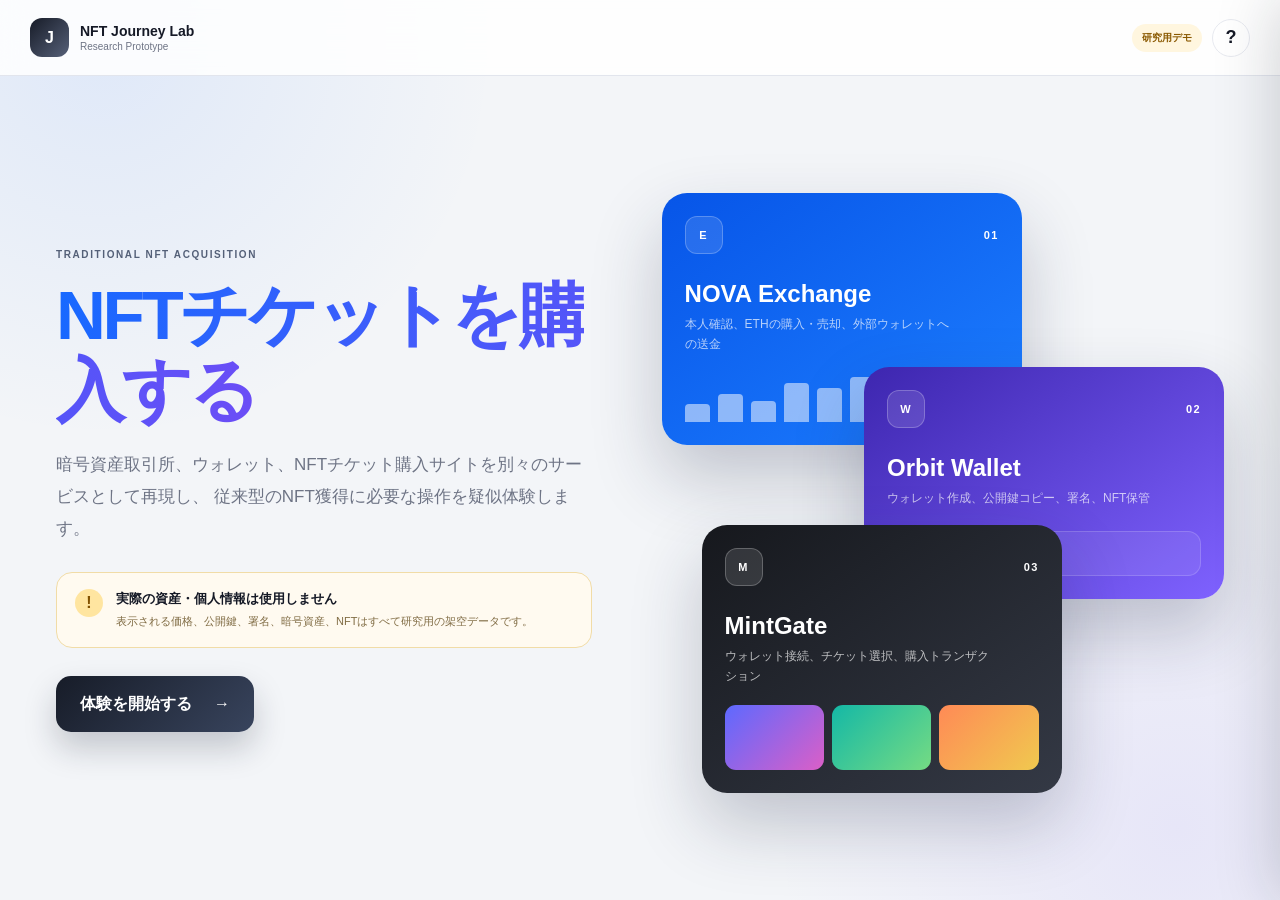
==== commit 70dcdb93: "Add files via upload" ====
--- a/index.html
+++ b/index.html
@@ -8,7 +8,7 @@
   <meta name="apple-mobile-web-app-status-bar-style" content="black-translucent" />
   <meta name="description" content="取引所・ウォレット・NFTマーケットを行き来する従来型NFT購入の研究用疑似体験" />
   <title>NFT Journey Lab｜従来型NFT購入体験</title>
-  <link rel="stylesheet" href="./styles.css?v=4.15.6" />
+  <link rel="stylesheet" href="./styles.css?v=5.3.4" />
 </head>
 <body>
   <div id="toast" class="toast hidden" role="status"></div>
@@ -35,6 +35,10 @@
         <span class="switcher-logo">M</span>
         <span><strong>チケットサイト</strong><small>MintGate</small></span>
       </button>
+      <button class="switcher-item trade" data-app="trade" type="button">
+        <span class="switcher-logo">P</span>
+        <span><strong>マーケット</strong><small>PassMarket</small></span>
+      </button>
     </nav>
 
     <div class="header-tools">
@@ -81,7 +85,7 @@
           <span>01</span>
         </div>
         <h2>NOVA Exchange</h2>
-        <p>本人確認、ETH購入、外部ウォレットへの送金</p>
+        <p>本人確認、ETHの購入・売却、外部ウォレットへの送金</p>
         <div class="mini-chart">
           <i></i><i></i><i></i><i></i><i></i><i></i><i></i><i></i>
         </div>
@@ -120,15 +124,29 @@
         <div class="track"><i id="progressFill"></i></div>
       </div>
 
+      <section id="resultSavePanel" class="result-save-panel hidden" aria-label="体験結果の保存">
+        <strong>すべての進捗を達成しました</strong>
+        <p>JSONを保存し、アンケートと一緒に提出してください。</p>
+        <button class="result-survey-button" data-save-survey type="button">JSONを保存してアンケートの回答に進む</button>
+        <p class="survey-status" data-survey-status role="status" aria-live="polite"></p>
+        <button id="saveCompletedResult" class="result-save-button" type="button"><span aria-hidden="true">↓</span> 結果をJSONで保存</button>
+      </section>
+
       <ol id="missionList" class="mission-list"></ol>
 
-      <section id="progressGuideBubble" class="progress-guide-bubble hidden" role="dialog" aria-modal="true" aria-labelledby="progressGuideTitle">
-        <span class="progress-guide-label">GUIDE</span>
+      <section id="progressGuideBubble" class="progress-guide-bubble hidden" role="dialog" aria-modal="true" aria-labelledby="progressGuideTitle" aria-hidden="true">
+        <span id="progressGuideLabel" class="progress-guide-label">GUIDE</span>
         <h2 id="progressGuideTitle">進捗フローを確認</h2>
-        <p>進捗フローを参考にNFTチケットを獲得してください。</p>
-        <p class="progress-guide-note">※進捗フローの1から順番に進めなくてもチケットを獲得できるので、自由に体験してみてください。</p>
-        <p class="progress-guide-scroll-note"><span aria-hidden="true">↔</span>スマホでは進捗フローを横にスワイプすると、すべての手順を確認できます。</p>
-        <p class="progress-guide-hint-note"><span aria-hidden="true">?</span>操作に困ったら、各進捗の「？」をタップすると操作のヒントを見ることができます。</p>
+        <p id="progressGuideDescription">進捗フローを参考にNFTチケットを獲得してください。</p>
+        <p id="progressGuideNote" class="progress-guide-note">※進捗フローの1から順番に進めなくてもチケットを獲得できるので、自由に体験してみてください。</p>
+        <p id="progressGuideScrollNote" class="progress-guide-scroll-note"><span aria-hidden="true">↔</span>スマホでは進捗フローを横にスワイプすると、すべての手順を確認できます。</p>
+        <p id="progressGuideHintNote" class="progress-guide-hint-note"><span aria-hidden="true">?</span>操作に困ったら、各進捗の「？」をタップすると操作のヒントを見ることができます。</p>
+        <div id="surveyGuideControls" class="hidden">
+          <p>JSONを保存し、アンケートと一緒に提出してください。</p>
+          <button class="result-survey-button" data-save-survey type="button">JSONを保存してアンケートの回答に進む</button>
+          <p class="survey-status" data-survey-status role="status" aria-live="polite"></p>
+        </div>
+        <button id="saveCompletedResultGuide" class="result-save-button hidden" type="button"><span aria-hidden="true">↓</span> 結果をJSONで保存</button>
         <button id="progressGuideStart" type="button">閉じる <span aria-hidden="true">→</span></button>
       </section>
 
@@ -155,6 +173,7 @@
           <nav id="exchangeTabs" class="service-tabs">
             <button data-tab="exchange-home" class="active" type="button">ホーム</button>
             <button data-tab="exchange-buy" type="button">購入</button>
+            <button data-tab="exchange-sell" type="button">売却</button>
             <button data-tab="exchange-send" type="button">送金</button>
           </nav>
           <div class="service-user"><span></span><b>デモユーザー</b></div>
@@ -179,6 +198,28 @@
         <div id="walletContent" class="service-content"></div>
       </div>
 
+      <div id="tradeApp" class="service-app trade-app hidden">
+        <header class="service-header trade-header">
+          <div class="service-brand">
+            <span class="service-logo">P</span>
+            <div><strong>PassMarket</strong><small>NFTマーケットプレイス</small></div>
+          </div>
+          <label class="trade-search"><span aria-hidden="true">⌕</span><input id="tradeSearch" type="search" placeholder="コレクション・アイテムを検索" autocomplete="off" enterkeyhint="search" aria-label="コレクション・アイテムを検索"></label>
+          <div class="trade-header-tools">
+            <button id="tradeWalletChip" class="trade-wallet-chip" type="button"><strong>ウォレットを接続</strong></button>
+            <button id="tradeNoticeButton" class="trade-notice-button" type="button" aria-label="お知らせ"><svg viewBox="0 0 24 24" width="19" height="19" fill="none" stroke="currentColor" stroke-width="2" stroke-linecap="round" stroke-linejoin="round" aria-hidden="true"><path d="M6 8a6 6 0 0 1 12 0c0 7 3 9 3 9H3s3-2 3-9"/><path d="M10.3 21a1.94 1.94 0 0 0 3.4 0"/></svg><b id="tradeNoticeCount" class="hidden">0</b></button>
+          </div>
+          <nav id="tradeTabs" class="service-tabs trade-tabs" aria-label="PassMarketメニュー">
+            <button data-trade-tab="explore" class="active" type="button">探す</button>
+            <button data-trade-tab="rankings" type="button">ランキング</button>
+            <button data-trade-tab="activity" type="button">アクティビティ</button>
+            <button data-trade-tab="account" type="button">マイページ</button>
+            <button data-trade-tab="balance" type="button">売上・送金</button>
+          </nav>
+        </header>
+        <div id="tradeContent" class="service-content trade-content"></div>
+      </div>
+
       <div id="marketApp" class="service-app market-app hidden">
         <header class="service-header market-header">
           <div class="service-brand">
@@ -194,6 +235,14 @@
   </main>
 
   <div id="progressGuideBackdrop" class="progress-guide-backdrop hidden" aria-hidden="true"></div>
+
+  <div id="exchangeBalanceGuideBackdrop" class="wallet-security-guide-backdrop hidden" aria-hidden="true"></div>
+  <section id="exchangeBalanceGuide" class="wallet-security-guide exchange-balance-guide hidden" role="dialog" aria-modal="true" aria-labelledby="exchangeBalanceGuideTitle">
+    <span id="exchangeBalanceGuideLabel" class="wallet-security-guide-label">GUIDE · 取引所口座</span>
+    <h2 id="exchangeBalanceGuideTitle">今回は10万円の疑似残高を用意しました</h2>
+    <p id="exchangeBalanceGuideDescription">本来は銀行口座を連携させて、日本円を取引所の口座に入金する必要があります。</p>
+    <button id="exchangeBalanceGuideClose" type="button">閉じる <span aria-hidden="true">✓</span></button>
+  </section>
 
   <div id="walletSecurityGuideBackdrop" class="wallet-security-guide-backdrop hidden" aria-hidden="true"></div>
   <section id="walletSecurityGuide" class="wallet-security-guide hidden" role="dialog" aria-modal="true" aria-labelledby="walletSecurityGuideTitle">
@@ -203,6 +252,38 @@
     <button id="walletSecurityGuideNext" type="button">次へ <span aria-hidden="true">→</span></button>
   </section>
 
+  <div id="nftOwnershipGuideBackdrop" class="wallet-security-guide-backdrop hidden" aria-hidden="true"></div>
+  <section id="nftOwnershipGuide" class="wallet-security-guide nft-ownership-guide hidden" role="dialog" aria-modal="true" aria-labelledby="nftOwnershipGuideTitle">
+    <span id="nftOwnershipGuideLabel" class="wallet-security-guide-label">1 / 2 · 購入完了</span>
+    <h2 id="nftOwnershipGuideTitle">NFTチケットがウォレットに追加されました</h2>
+    <div class="nft-ownership-guide-subject"><strong id="nftOwnershipGuideTicket">購入したNFT</strong><span id="nftOwnershipGuideToken">トークンID</span></div>
+    <div id="nftOwnershipGuideBody" class="nft-ownership-guide-body"></div>
+    <div class="nft-ownership-guide-actions">
+    <button id="nftOwnershipGuideNext" type="button">詳細なNFTの説明を読む <span aria-hidden="true">→</span></button>
+    <button id="nftOwnershipGuideClose" class="nft-ownership-guide-close hidden" type="button">閉じる</button>
+    </div>
+  </section>
+
+  <div id="tradeGuideBackdrop" class="wallet-security-guide-backdrop hidden" aria-hidden="true"></div>
+  <section id="tradeGuide" class="wallet-security-guide trade-guide hidden" role="dialog" aria-modal="true" aria-labelledby="tradeGuideTitle">
+    <span id="tradeGuideLabel" class="wallet-security-guide-label">1 / 6 · 二次流通</span>
+    <h2 id="tradeGuideTitle">NFTはマーケットプレイスで売買できます</h2>
+    <p id="tradeGuideDescription"></p>
+    <img id="tradeGuideFigure" class="trade-guide-figure hidden" src="" alt="" decoding="async">
+    <div id="tradeGuideDots" class="trade-guide-dots" aria-hidden="true"></div>
+    <button id="tradeGuideNext" type="button">次へ <span aria-hidden="true">→</span></button>
+  </section>
+
+  <div id="signatureGuideOverlay" class="signature-guide-overlay hidden" aria-hidden="true"></div>
+  <section id="signatureGuide" class="wallet-security-guide signature-guide hidden" role="dialog" aria-modal="true" aria-labelledby="signatureGuideTitle">
+    <span id="signatureGuideLabel" class="wallet-security-guide-label">GUIDE · 署名</span>
+    <h2 id="signatureGuideTitle">NFTで使われる「署名」とは？</h2>
+    <div class="signature-guide-wallet"><span id="signatureGuideSubjectLabel">今回署名するウォレット</span><strong id="signatureGuideWalletName">Orbit Wallet</strong></div>
+    <p id="signatureGuideDescription">NFTマーケットプレイスへのウォレットの接続時やNFTの取引を実行する際に、署名を求められます。NFTの文脈で使われる「署名」とは、秘密鍵を使って「この操作を自分が承認した」ことを証明する手続きです。秘密鍵そのものが相手に渡ることはありません。</p>
+    <p><span id="signatureGuideWarningPrefix">署名内容によってはNFTや暗号資産の移動が許可されるため、</span><strong id="signatureGuideRiskWarning" class="signature-risk-warning">悪意のあるサイトに署名すると資産を盗まれる可能性があります。</strong><span id="signatureGuideWarningSuffix">必ず要求元・操作内容・金額・資産移動の有無を確認してください。今回の接続署名では、資産移動もガス代（手数料）も発生しません。</span></p>
+    <div class="signature-guide-actions"><button id="signatureGuideClose" type="button">閉じる <span aria-hidden="true">✓</span></button></div>
+  </section>
+
   <div id="modalBackdrop" class="modal-backdrop hidden"></div>
   <section id="modal" class="modal hidden" role="dialog" aria-modal="true" aria-labelledby="modalTitle">
     <div class="modal-header">
@@ -230,8 +311,12 @@
       <p>実在するメールアドレス、パスワード、秘密鍵、シードフレーズは入力しないでください。</p>
     </section>
     <section>
+      <h3>PassMarket（NFTの売買）</h3>
+      <p>Orbit Walletを接続すると、保有しているNFTを自分で決めたETHの価格で出品できます。相場の範囲内の価格なら数十秒で他のユーザーが購入し、手数料を差し引いたETHがウォレットに入金されます。購入・出品の取り消し・オファーの承諾にはトランザクションへの署名とガス代が必要です。日本円に換えるには、取引所へ送金して売却します（すべて研究用の疑似取引です）。</p>
+    </section>
+    <section>
       <h3>操作に迷ったら</h3>
-      <p>左側のミッション一覧で、次に完了すべき操作を確認できます。</p>
+      <p>ミッション一覧（パソコンでは画面左側、スマートフォンでは画面上部）で、次に完了すべき操作を確認できます。</p>
     </section>
   </aside>
 
@@ -257,32 +342,34 @@
         </div>
 
         <div class="admission-ticket-content">
-          <div id="admissionValidStatus" class="admission-valid-status pending"><i></i><span id="admissionStatusLabel">WALLET AUTH REQUIRED</span><strong id="admissionStatusText">未認証</strong></div>
-          <p id="admissionInstruction" class="admission-instruction">ウォレット署名を行い、NFTチケットの現在の保有者であることを証明してください</p>
-
-          <div class="admission-verification">
-            <div id="admissionLiveProof" class="admission-live-proof pending" role="status" aria-live="polite">
-              <div class="admission-live-orbit" aria-hidden="true"><i></i><i></i><i></i></div>
-              <span id="admissionLiveLabel">LIVE WALLET PROOF</span>
-              <strong id="admissionLiveCode">—— ——</strong>
-              <small id="admissionLiveCountdown">ウォレット署名が必要です</small>
+          <div id="admissionLiveScreen" class="admission-live-screen">
+            <div id="admissionValidStatus" class="admission-valid-status pending"><i></i><span id="admissionStatusLabel">WALLET AUTH REQUIRED</span><strong id="admissionStatusText">未認証</strong></div>
+            <p id="admissionInstruction" class="admission-instruction">ウォレット署名を行い、NFTチケットの現在の保有者であることを証明してください</p>
+
+            <div class="admission-verification">
+              <div id="admissionLiveProof" class="admission-live-proof pending" role="status" aria-live="polite">
+                <div class="admission-live-orbit" aria-hidden="true"><i></i><i></i><i></i></div>
+                <span id="admissionLiveLabel">LIVE WALLET PROOF</span>
+                <strong id="admissionLiveCode">—— ——</strong>
+                <small id="admissionLiveCountdown">ウォレット署名が必要です</small>
+              </div>
+              <div class="admission-event-summary">
+                <span>EVENT</span>
+                <h2 id="admissionEventTitle"></h2>
+                <p id="admissionEventVenue"></p>
+              </div>
             </div>
-            <div class="admission-event-summary">
-              <span>EVENT</span>
-              <h2 id="admissionEventTitle"></h2>
-              <p id="admissionEventVenue"></p>
+
+            <ul class="admission-proof-checks" aria-label="入館認証の確認項目">
+              <li id="admissionOwnershipCheck"><i>✓</i><div><strong>NFTチケット保有</strong><small>譲渡不可</small></div></li>
+              <li id="admissionSignatureCheck"><i>✓</i><div><strong>ウォレット署名</strong><small>秘密鍵の所持を確認</small></div></li>
+              <li id="admissionExpiryCheck"><i>✓</i><div><strong>短時間認証</strong><small>30秒で自動失効</small></div></li>
+            </ul>
+
+            <div class="admission-auth-actions">
+              <button id="admissionVerifyButton" class="admission-verify-button" type="button">ウォレットで入館認証 <span>→</span></button>
+              <button id="admissionCheckInButton" class="admission-checkin-button hidden" type="button">受付で入館処理を完了する <span>✓</span></button>
             </div>
-          </div>
-
-          <ul class="admission-proof-checks" aria-label="入館認証の確認項目">
-            <li id="admissionOwnershipCheck"><i>✓</i><div><strong>NFTチケット保有</strong><small>譲渡不可</small></div></li>
-            <li id="admissionSignatureCheck"><i>✓</i><div><strong>ウォレット署名</strong><small>秘密鍵の所持を確認</small></div></li>
-            <li id="admissionExpiryCheck"><i>✓</i><div><strong>短時間認証</strong><small>30秒で自動失効</small></div></li>
-          </ul>
-
-          <div class="admission-auth-actions">
-            <button id="admissionVerifyButton" class="admission-verify-button" type="button">ウォレットで入館認証 <span>→</span></button>
-            <button id="admissionCheckInButton" class="admission-checkin-button hidden" type="button">受付で入館処理を完了する <span>✓</span></button>
           </div>
 
           <dl class="admission-details">
@@ -311,7 +398,19 @@
         <div><dt>有効期間</dt><dd>署名後30秒</dd></div>
       </dl>
       <label class="check admission-signature-agree"><input id="admissionSignatureAgree" type="checkbox"><span>認証先、対象NFTチケット、有効期間を確認しました。</span></label>
-      <div class="button-row admission-signature-actions"><button id="admissionSignatureConfirm" class="primary" type="button">メッセージに署名</button><button id="admissionSignatureCancel" class="secondary" type="button">キャンセル</button></div>
+      <div class="button-row admission-signature-actions"><button id="admissionSignatureConfirm" class="primary" type="button" disabled>メッセージに署名</button><button id="admissionSignatureCancel" class="secondary" type="button">キャンセル</button></div>
+    </section>
+
+    <div id="admissionResaleGuideBackdrop" class="wallet-security-guide-backdrop admission-resale-guide-backdrop hidden" aria-hidden="true"></div>
+    <section id="admissionResaleGuide" class="wallet-security-guide admission-resale-guide hidden" role="dialog" aria-modal="true" aria-labelledby="admissionResaleGuideTitle" aria-hidden="true">
+      <div class="admission-resale-guide-content">
+        <span class="wallet-security-guide-label">GUIDE · 転売対策</span>
+        <h2 id="admissionResaleGuideTitle">NFTの譲渡ルールで転売を防止できます</h2>
+        <p>NFTは、スマートコントラクトでチケットの譲渡を制御できます。例えば、SBT（ソウルバウンドトークン）として発行すると、ウォレットから第三者へ譲渡できなくなるため、NFTチケットの転売を防止できます。
+
+今回は擬似体験のため、「受付で入館処理を完了する」を押して終了してください。</p>
+      </div>
+      <button id="admissionResaleGuideClose" type="button">閉じる <span aria-hidden="true">✓</span></button>
     </section>
   </section>
 
@@ -338,6 +437,10 @@
     </div>
   </section>
 
-  <script src="./app.js?v=4.20.0"></script>
+  <script src="./nft-art.js?v=1.0.0"></script>
+  <script src="./marketplace.js?v=1.3.2"></script>
+  <script src="./app.js?v=5.3.3"></script>
+  <script src="./survey-config.js"></script>
+  <script src="./survey.js?v=1"></script>
 </body>
 </html>
--- a/styles.css
+++ b/styles.css
@@ -35,8 +35,15 @@
 }
 .app-stage{min-width:0}.service-app{min-height:760px;overflow:hidden;border:1px solid #e1e4eb;border-radius:24px;background:white;box-shadow:var(--shadow)}.service-header{min-height:76px;padding:0 26px;display:flex;align-items:center;gap:26px;border-bottom:1px solid var(--line)}.service-brand{display:flex;align-items:center;gap:11px;min-width:205px}.service-logo{width:39px;height:39px;display:grid;place-items:center;border-radius:12px;color:white;font-weight:900}.exchange-header .service-logo{background:var(--exchange)}.wallet-header .service-logo{background:var(--wallet)}.market-header .service-logo{background:var(--market)}.service-brand strong,.service-brand small{display:block}.service-brand strong{font-size:13px}.service-brand small{margin-top:2px;color:var(--muted);font-size:9px}.service-tabs{display:flex;align-self:stretch;gap:6px}.service-tabs button{position:relative;padding:0 13px;border:0;background:transparent;color:#777e8e;font-size:11px;font-weight:750}.service-tabs button.active{color:var(--ink)}.service-tabs button.active:after{content:"";position:absolute;left:10px;right:10px;bottom:0;height:3px;border-radius:3px 3px 0 0;background:var(--exchange)}.wallet-header .service-tabs button.active:after{background:var(--wallet)}.service-user{margin-left:auto;display:flex;align-items:center;gap:8px;font-size:10px}.service-user span{width:29px;height:29px;border-radius:50%;background:linear-gradient(135deg,#dce5ff,#87aaff)}.network-pill{margin-left:auto;padding:8px 11px;display:flex;align-items:center;gap:6px;border-radius:999px;background:#f4f5f8;font-size:10px;font-weight:800}.market-search{flex:1;max-width:460px;padding:11px 15px;border-radius:11px;background:#f3f4f6;color:#9a9faa;font-size:10px}.connect-button{margin-left:auto;padding:10px 15px;border:0;border-radius:11px;color:white;background:var(--market);font-size:10px;font-weight:800}.connect-button.connected{color:#087952;background:#e9f8f2}.service-content{padding:28px}
 .dashboard-title{display:flex;justify-content:space-between;align-items:start;gap:20px}.dashboard-title h1{margin:7px 0 6px;font-size:29px;letter-spacing:-.035em}.dashboard-title p{margin:0;color:var(--muted);font-size:11px}.task-callout{padding:12px 14px;border-radius:13px;background:#eef4ff;color:#214d9c;font-size:10px;font-weight:750}.balance-grid{margin-top:22px;display:grid;grid-template-columns:1.2fr .8fr;gap:16px}.balance-card{padding:23px;border-radius:20px;color:white;background:linear-gradient(140deg,#0753dc,#2c80ff);box-shadow:0 18px 38px rgba(23,105,255,.23)}.balance-card.wallet-balance{background:linear-gradient(140deg,#4027b6,#7a60fa);box-shadow:0 18px 38px rgba(108,77,246,.23)}.balance-card small,.balance-card strong,.balance-card span{display:block}.balance-card small{color:rgba(255,255,255,.66);font-size:9px;letter-spacing:.13em}.balance-card strong{margin-top:8px;font-size:32px}.balance-card span{margin-top:4px;color:rgba(255,255,255,.7);font-size:10px}.action-card{padding:20px;border:1px solid var(--line);border-radius:19px}.action-card h3{margin:0;font-size:14px}.action-card p{margin:7px 0 15px;color:var(--muted);font-size:10px;line-height:1.6}.primary,.secondary,.ghost,.danger-btn{min-height:43px;padding:0 16px;border-radius:11px;font-size:10px;font-weight:850}.primary{border:0;color:white;background:var(--exchange);box-shadow:0 8px 18px rgba(23,105,255,.2)}.wallet-app .primary{background:var(--wallet)}.market-app .primary{background:var(--market)}.secondary{border:1px solid #dfe3ec;background:white;color:var(--ink)}.ghost{border:0;background:#f0f3f8;color:#4b5568}.danger-btn{border:0;color:white;background:var(--red)}button:disabled{cursor:not-allowed;opacity:.45;box-shadow:none}.button-row{display:flex;gap:10px;flex-wrap:wrap}
+.balance-grid.account-pending{grid-template-columns:minmax(0,1fr)}
+.exchange-balance > span{margin-top:8px;color:rgba(255,255,255,.92);font-size:12px;font-weight:800;line-height:1.55;letter-spacing:.01em}
 .price-board{margin-top:18px;border:1px solid var(--line);border-radius:18px;overflow:hidden}.price-row{padding:13px 16px;display:grid;grid-template-columns:1fr 1fr 1fr;align-items:center;border-bottom:1px solid var(--line);font-size:10px}.price-row:last-child{border-bottom:0}.asset-name{display:flex;align-items:center;gap:9px}.coin{width:29px;height:29px;display:grid;place-items:center;border-radius:50%;color:white;background:#5862d6;font-size:9px;font-weight:900}.coin.eth{background:#6870a8}.asset-name strong,.asset-name small{display:block}.asset-name small{margin-top:2px;color:var(--muted);font-size:8px}.price{font-weight:800}.change.up{color:var(--green)}.change.down{color:var(--red)}
 .panel{margin-top:18px;padding:21px;border:1px solid var(--line);border-radius:18px}.panel h2,.panel h3{margin:0}.panel>p{color:var(--muted);font-size:10px;line-height:1.7}.form-grid{display:grid;grid-template-columns:1fr 1fr;gap:15px}.field{display:flex;flex-direction:column;gap:7px}.field.full{grid-column:1/-1}.field label,.field-title{font-size:10px;font-weight:800}.input,.select,.textarea{width:100%;border:1px solid #dfe3eb;border-radius:11px;background:white;outline:0}.input,.select{height:47px;padding:0 13px}.textarea{min-height:92px;padding:12px;resize:vertical}.input:focus,.select:focus,.textarea:focus{border-color:var(--exchange);box-shadow:0 0 0 3px rgba(23,105,255,.09)}.hint{color:var(--muted);font-size:9px;line-height:1.5}.check{display:flex;align-items:flex-start;gap:9px}.check input{width:17px;height:17px;margin-top:1px;accent-color:var(--exchange)}.check span{color:#4e5565;font-size:10px;line-height:1.55}.summary{border:1px solid var(--line);border-radius:15px;background:#fafbfc}.summary-row{padding:11px 14px;display:flex;justify-content:space-between;gap:20px;border-bottom:1px solid var(--line);font-size:10px}.summary-row:last-child{border-bottom:0}.summary-row span{color:var(--muted)}.summary-row strong{text-align:right}.notice{padding:13px 14px;border-radius:13px;font-size:10px;line-height:1.6}.notice.info{background:#eef4ff;color:#28549a}.notice.warning{background:#fff7e4;color:#825b0e}.notice.success{background:#eaf8f2;color:#0b7450}.notice.danger{background:#fff0f2;color:#a22d3e}
+.send-amount-label-row{min-height:21px;display:flex;align-items:center;gap:8px;flex-wrap:wrap}.send-available-callout{padding:5px 9px;border-radius:8px;background:#eef4ff;color:#214d9c;font-size:9px;font-weight:800;line-height:1.2;white-space:nowrap}
+#transferAmount,#transferNetwork{height:47px;border-radius:11px}
+#transferAmount{-moz-appearance:textfield;appearance:textfield}
+#transferAmount::-webkit-inner-spin-button,#transferAmount::-webkit-outer-spin-button{margin:0;-webkit-appearance:none}
+.send-network-field>label{min-height:21px;display:flex;align-items:center}.send-network-field .select{appearance:none;background-color:#fff}
 .buy-layout{display:grid;grid-template-columns:1.1fr .9fr;gap:17px}.trade-card{padding:21px;border:1px solid var(--line);border-radius:18px}.rate-head{display:flex;justify-content:space-between;gap:15px}.rate-head strong{font-size:26px}.rate-head small{color:var(--muted)}.sparkline{height:115px;margin:19px 0 8px;position:relative;overflow:hidden;border-radius:12px;background:linear-gradient(to bottom,rgba(23,105,255,.09),transparent)}.sparkline svg{width:100%;height:100%}.quick-amounts{display:grid;grid-template-columns:repeat(4,1fr);gap:7px}.quick-amounts button{height:34px;border:1px solid var(--line);border-radius:9px;background:white;font-size:9px;font-weight:750}.amount-box{margin-top:15px;position:relative}.amount-box input{height:60px;padding:0 54px 0 15px;font-size:23px;font-weight:850}.amount-box span{position:absolute;right:15px;top:20px;color:var(--muted);font-size:11px}.quote-box{margin-top:14px;padding:14px;border-radius:13px;background:#f5f7fb}.quote-box>div{display:flex;justify-content:space-between;padding:5px 0;font-size:10px}.quote-box span{color:var(--muted)}
 .address-box{padding:17px;border:1px solid var(--line);border-radius:15px;background:#f8f9fb}.address-box code{display:block;margin:8px 0 13px;overflow-wrap:anywhere;color:#384055;font-size:11px;line-height:1.6}.copy-button{padding:9px 12px;border:1px solid #dfe3eb;border-radius:9px;background:white;color:var(--wallet);font-size:9px;font-weight:850}.paste-status{display:flex;align-items:center;gap:7px;color:var(--muted);font-size:9px}.paste-status i{width:7px;height:7px;border-radius:50%;background:#b8bdc8}.paste-status.ok{color:var(--green)}.paste-status.ok i{background:var(--green)}
 .wallet-assets{margin-top:18px;border:1px solid var(--line);border-radius:17px;overflow:hidden}.asset-row{padding:16px;display:grid;grid-template-columns:1fr auto;align-items:center;border-bottom:1px solid var(--line)}.asset-row:last-child{border-bottom:0}.asset-row-left{display:flex;align-items:center;gap:11px}.asset-icon{width:38px;height:38px;display:grid;place-items:center;border-radius:50%;background:#eef0f6;color:#56607a;font-size:10px;font-weight:900}.asset-row strong,.asset-row small{display:block}.asset-row small{margin-top:3px;color:var(--muted);font-size:9px}.asset-value{text-align:right}.asset-value strong{font-size:11px}
@@ -1273,6 +1280,7 @@
 body.progress-guide-open .mission-panel {
   position: relative;
   z-index: 110;
+  top: auto;
   max-height: none;
   overflow: visible;
   scrollbar-gutter: auto;
@@ -1546,17 +1554,114 @@
   }
 }
 
+/* 全進捗達成後：進捗画面の完了スポットライト */
+body.progress-guide-completion-open .mission-panel {
+  border-color: rgba(255,255,255,.98);
+  box-shadow:
+    0 0 0 5px rgba(255,255,255,.15),
+    0 0 62px 22px rgba(68,220,166,.42),
+    0 30px 75px rgba(0,0,0,.42);
+}
+
+body.progress-guide-completion-open .track i {
+  background: linear-gradient(90deg,#078158,#12ad7a);
+}
+
+body.progress-guide-completion-open #progressPercent {
+  color: #078158;
+}
+
+body.progress-guide-completion-open .wallet-mini-status,
+body.progress-guide-completion-open .progress-reset {
+  display: none;
+}
+
+.progress-guide-bubble.progress-guide-completion {
+  border-color: #bfe6d7;
+}
+
+.progress-guide-bubble.progress-guide-completion::before {
+  border-color: #bfe6d7;
+}
+
+.progress-guide-completion .progress-guide-label {
+  color: #078158;
+}
+
+.progress-guide-completion .progress-guide-note {
+  color: #316858;
+  background: #edf9f4;
+}
+
+.progress-guide-completion .progress-guide-hint-note {
+  border-color: #f0d99d;
+  color: #73530d;
+  background: #fff8e6;
+}
+
+.progress-guide-completion .progress-guide-hint-note > span {
+  border-color: #bde6d6;
+  color: #fff;
+  background: #0aa66f;
+}
+
+.progress-guide-completion button {
+  background: linear-gradient(135deg,#078158,#12ad7a);
+  box-shadow: 0 10px 24px rgba(7,129,88,.25);
+}
+
+@media (min-width: 761px) and (max-width: 1150px) {
+  .progress-guide-bubble.progress-guide-completion {
+    position: fixed;
+    top: auto;
+    right: auto;
+    bottom: 16px;
+    left: 50%;
+    width: min(720px,calc(100vw - 32px));
+    max-height: calc(100dvh - 32px);
+    overflow: auto;
+    transform: translateX(-50%);
+    animation: progressCompletionGuideIn .24s ease-out both;
+  }
+
+  .progress-guide-bubble.progress-guide-completion::before {
+    content: none;
+  }
+}
+
+@keyframes progressCompletionGuideIn {
+  from { opacity: 0; transform: translate(-50%,-8px) scale(.98); }
+  to { opacity: 1; transform: translate(-50%,0) scale(1); }
+}
+
 /* 1つ目のウォレット作成後：公開鍵・シードフレーズ・秘密鍵ガイド */
-body.wallet-security-guide-open {
+body.wallet-security-guide-open,
+body.exchange-balance-guide-open,
+body.nft-ownership-guide-open {
   overscroll-behavior: none;
 }
 
-html.wallet-security-guide-open {
+html.wallet-security-guide-open,
+html.exchange-balance-guide-open,
+html.nft-ownership-guide-open {
   scroll-behavior: auto !important;
 }
 
-body.wallet-security-guide-open #walletApp {
+html.exchange-balance-guide-open {
+  scrollbar-gutter: stable;
+}
+
+body.exchange-balance-guide-open {
+  overflow: hidden;
+}
+
+body.wallet-security-guide-open #walletApp,
+body.nft-ownership-guide-open #walletApp {
   padding-bottom: 64px;
+}
+
+body.nft-ownership-guide-open .toast {
+  visibility: hidden;
 }
 
 .wallet-security-guide-backdrop {
@@ -1602,6 +1707,16 @@
   content: none;
 }
 
+.exchange-balance.wallet-guide-highlight {
+  outline-width: 2px;
+  outline-offset: 5px;
+  box-shadow: 0 0 0 6px rgba(23,105,255,.2),0 0 28px 8px rgba(23,105,255,.4);
+}
+
+.exchange-balance.wallet-guide-highlight::before {
+  content: none;
+}
+
 .seed-phrase-display.wallet-guide-highlight,
 .private-key-display.wallet-guide-highlight {
   border-color: var(--line);
@@ -1620,6 +1735,17 @@
 .seed-phrase-display.wallet-guide-highlight b,
 .private-key-display.wallet-guide-highlight code {
   color: #384055;
+}
+
+.owned-ticket-card.nft-purchase-guide-highlight {
+  border-color: rgba(255,255,255,.98);
+  border-radius: 18px;
+  background: #fff;
+}
+
+.owned-ticket-card.nft-purchase-guide-highlight::before {
+  border-radius: 21px;
+  background: #fff;
 }
 
 .wallet-security-guide {
@@ -1688,6 +1814,187 @@
   outline-offset: 3px;
 }
 
+.exchange-balance-guide .wallet-security-guide-label {
+  color: var(--exchange);
+}
+
+.exchange-balance-guide h2 {
+  margin-bottom: 12px;
+}
+
+.exchange-balance-guide button {
+  margin-top: 19px;
+  background: linear-gradient(135deg,#0753dc,#2c80ff);
+  box-shadow: 0 11px 25px rgba(23,105,255,.25);
+}
+
+.exchange-balance-guide.wallet-receipt-guide .wallet-security-guide-label {
+  color: var(--wallet);
+}
+
+.exchange-balance-guide.wallet-receipt-guide button {
+  background: linear-gradient(135deg,#5b3de0,#765af4);
+  box-shadow: 0 11px 25px rgba(91,61,224,.25);
+}
+
+.nft-ownership-guide {
+  width: min(400px,calc(100vw - 32px));
+  max-height: min(520px,calc(100dvh - 32px));
+}
+
+.nft-ownership-guide-subject {
+  margin-bottom: 13px;
+  padding: 10px 12px;
+  display: grid;
+  gap: 4px;
+  border: 1px solid #ddd7ff;
+  border-radius: 11px;
+  background: #f6f4ff;
+}
+
+.nft-ownership-guide-subject strong {
+  color: #352878;
+  font-size: 10px;
+  line-height: 1.45;
+}
+
+.nft-ownership-guide-subject span {
+  overflow-wrap: anywhere;
+  color: #766b9f;
+  font-size: 8px;
+  font-weight: 800;
+}
+
+.nft-ownership-guide-body p + p {
+  margin-top: 8px;
+}
+
+.nft-ownership-guide-body ul {
+  margin: 0;
+  padding: 0;
+  display: grid;
+  gap: 8px;
+  list-style: none;
+}
+
+.nft-ownership-guide-body li {
+  padding: 9px 10px;
+  border: 1px solid #e5e1f8;
+  border-radius: 10px;
+  background: #faf9ff;
+}
+
+.nft-ownership-guide-body li strong,
+.nft-ownership-guide-body li span {
+  display: block;
+}
+
+.nft-ownership-guide-body li strong {
+  color: #403182;
+  font-size: 10px;
+  line-height: 1.45;
+}
+
+.nft-ownership-guide-body li span {
+  margin-top: 3px;
+  color: #596173;
+  font-size: 9px;
+  font-weight: 700;
+  line-height: 1.65;
+}
+
+.nft-ownership-guide > button {
+  position: sticky;
+  z-index: 2;
+  bottom: 0;
+}
+
+.nft-ownership-guide.nft-ownership-guide-detail {
+  top: 50%;
+  right: auto;
+  bottom: auto;
+  left: 50%;
+  width: min(440px,calc(100vw - 32px));
+  height: calc(100dvh - 32px);
+  max-height: none;
+  padding: 22px;
+  display: flex;
+  flex-direction: column;
+  overflow: hidden;
+  transform: translate(-50%,-50%);
+}
+
+.nft-ownership-guide-detail .nft-ownership-guide-subject {
+  display: none;
+}
+
+.nft-ownership-guide-detail .nft-ownership-guide-body {
+  min-height: 0;
+  padding: 2px 4px 16px 0;
+  display: grid;
+  flex: 1;
+  gap: 12px;
+  overflow-y: auto;
+  overscroll-behavior: contain;
+  scrollbar-gutter: stable;
+}
+
+.nft-ownership-guide-section {
+  padding: 15px;
+  border: 1px solid #e5e1f8;
+  border-radius: 13px;
+  background: #faf9ff;
+}
+
+.nft-ownership-guide-section-label {
+  display: block;
+  color: #6a4de4;
+  font-size: 10px;
+  font-weight: 950;
+  line-height: 1.45;
+  letter-spacing: .035em;
+}
+
+.nft-ownership-guide-section h3 {
+  margin: 5px 0 9px;
+  color: #211947;
+  font-size: 14px;
+  line-height: 1.5;
+}
+
+.nft-ownership-guide-section p {
+  font-size: 11px;
+  line-height: 1.75;
+}
+
+.nft-ownership-guide-section p + p {
+  margin-top: 8px;
+}
+
+.nft-ownership-guide-section ul {
+  gap: 7px;
+}
+
+.nft-ownership-guide-section li {
+  padding: 10px;
+  background: #fff;
+}
+
+.nft-ownership-guide-section li strong {
+  font-size: 10.5px;
+}
+
+.nft-ownership-guide-section li span {
+  font-size: 9.5px;
+  line-height: 1.65;
+}
+
+.nft-ownership-guide-detail > button {
+  position: static;
+  flex: 0 0 auto;
+  margin-top: 14px;
+}
+
 @keyframes walletSecurityGuideIn {
   from { opacity: 0; }
   to { opacity: 1; }
@@ -1736,6 +2043,285 @@
 
   .wallet-guide-highlight::before {
     inset: -4px;
+  }
+
+  body.nft-ownership-guide-open #walletApp {
+    padding-bottom: 290px;
+  }
+
+  body.nft-ownership-guide-open .nft-purchase-guide-highlight .ticket-art {
+    height: 90px;
+    padding: 10px;
+  }
+
+  body.nft-ownership-guide-open .nft-purchase-guide-highlight .ticket-info {
+    padding: 10px;
+  }
+
+  body.nft-ownership-guide-open .nft-purchase-guide-highlight .ticket-info p {
+    font-size: 8px;
+    line-height: 1.4;
+  }
+
+  body.nft-ownership-guide-open .nft-purchase-guide-highlight .ticket-price {
+    margin-top: 8px;
+  }
+
+  body.nft-ownership-guide-open .nft-purchase-guide-highlight .added-benefit-badge {
+    display: none;
+  }
+
+  .nft-ownership-guide {
+    max-height: min(300px,calc(100dvh - 20px));
+    padding: 14px;
+  }
+
+  .nft-ownership-guide h2 {
+    margin-bottom: 6px;
+    font-size: 14px;
+  }
+
+  .nft-ownership-guide-subject {
+    margin-bottom: 7px;
+    padding: 7px 9px;
+  }
+
+  .nft-ownership-guide-detail .nft-ownership-guide-subject {
+    display: none;
+  }
+
+  .nft-ownership-guide-body p {
+    font-size: 9.5px;
+    line-height: 1.55;
+  }
+
+  .nft-ownership-guide-body ul {
+    gap: 6px;
+  }
+
+  .nft-ownership-guide-body li {
+    padding: 7px 8px;
+  }
+
+  .nft-ownership-guide-body li strong {
+    font-size: 9px;
+  }
+
+  .nft-ownership-guide-body li span {
+    font-size: 8px;
+    line-height: 1.5;
+  }
+
+  .nft-ownership-guide.nft-ownership-guide-detail {
+    inset: 0;
+    width: 100%;
+    height: 100dvh;
+    max-height: none;
+    padding: max(18px,env(safe-area-inset-top)) max(16px,env(safe-area-inset-right)) max(16px,env(safe-area-inset-bottom)) max(16px,env(safe-area-inset-left));
+    border: 0;
+    border-radius: 0;
+    transform: none;
+  }
+
+  .nft-ownership-guide-detail h2 {
+    margin: 6px 0 12px;
+    font-size: 20px;
+  }
+
+  .nft-ownership-guide-detail .nft-ownership-guide-body {
+    gap: 10px;
+  }
+
+  .nft-ownership-guide-section {
+    padding: 13px;
+  }
+
+  .nft-ownership-guide-section h3 {
+    font-size: 14px;
+  }
+
+  .nft-ownership-guide-section p {
+    font-size: 11px;
+    line-height: 1.7;
+  }
+
+  .nft-ownership-guide-section li strong {
+    font-size: 10.5px;
+  }
+
+  .nft-ownership-guide-section li span {
+    font-size: 9.5px;
+    line-height: 1.6;
+  }
+}
+
+/* ウォレット接続時：署名カードのスポットライトガイド */
+html.signature-guide-open {
+  scroll-behavior: auto !important;
+}
+
+body.signature-guide-open {
+  overflow: hidden;
+  overscroll-behavior: none;
+}
+
+body.signature-guide-open #modal {
+  z-index: 310;
+  overflow: visible;
+  pointer-events: none;
+}
+
+.signature-guide-overlay {
+  position: fixed;
+  z-index: 300;
+  inset: 0;
+  touch-action: none;
+  background: transparent;
+}
+
+.transaction-guide-highlight {
+  position: relative;
+  z-index: 4;
+  outline: 3px solid rgba(255,255,255,.98);
+  outline-offset: 7px;
+  box-shadow:
+    0 0 0 9999px rgba(5,8,17,.82),
+    0 0 0 9px rgba(255,255,255,.14),
+    0 0 52px 18px rgba(150,164,255,.44);
+}
+
+.signature-guide {
+  z-index: 320;
+  width: min(390px,calc(100vw - 32px));
+}
+
+.signature-guide p + p {
+  margin-top: 10px;
+}
+
+.signature-risk-warning {
+  font-size: 1.08em;
+}
+
+.signature-guide-wallet {
+  margin: 0 0 13px;
+  padding: 11px 12px;
+  display: grid;
+  gap: 4px;
+  border: 1px solid #ddd7ff;
+  border-radius: 11px;
+  background: #f6f4ff;
+}
+
+.signature-guide-wallet span {
+  color: #766b9f;
+  font-size: 8px;
+  font-weight: 850;
+  letter-spacing: .06em;
+}
+
+.signature-guide-wallet strong {
+  overflow-wrap: anywhere;
+  color: #352878;
+  font-size: 10px;
+}
+
+.signature-guide-actions {
+  position: sticky;
+  z-index: 2;
+  right: 0;
+  bottom: -21px;
+  left: 0;
+  margin: 3px -21px -21px;
+  padding: 10px 21px 21px;
+  background: linear-gradient(180deg,rgba(255,255,255,0),#fff 18%);
+}
+
+.signature-guide .signature-guide-actions button {
+  position: static;
+  margin-top: 0;
+}
+
+@media (max-width: 760px) {
+  body.signature-guide-open .modal {
+    top: 18px;
+    height: calc(100dvh - 18px);
+    max-height: calc(100dvh - 18px);
+  }
+
+  body.signature-guide-open .purchase-signature-card .signature-head {
+    padding: 11px 14px;
+  }
+
+  body.signature-guide-open .connection-signature-card .signature-head {
+    padding: 10px 14px;
+  }
+
+  body.signature-guide-open .purchase-signature-card .signature-icon,
+  body.signature-guide-open .connection-signature-card .signature-icon {
+    width: 38px;
+    height: 38px;
+  }
+
+  body.signature-guide-open .purchase-signature-card .signature-details {
+    padding: 9px 14px 11px;
+  }
+
+  body.signature-guide-open .purchase-signature-card .risk-row {
+    margin-top: 4px;
+    padding-top: 4px;
+    padding-bottom: 4px;
+    font-size: 10px;
+    line-height: 1.3;
+  }
+
+  body.signature-guide-open .connection-signature-card .signature-details {
+    padding: 9px 14px 11px;
+  }
+
+  body.signature-guide-open .connection-signature-card .hint {
+    font-size: 10px;
+    line-height: 1.45;
+  }
+
+  body.signature-guide-open .connection-signature-card .signature-message {
+    padding: 9px;
+    font-size: 9px;
+    line-height: 1.4;
+  }
+
+  body.signature-guide-open .connection-signature-card .risk-row {
+    margin-top: 7px;
+    font-size: 9.5px;
+    line-height: 1.35;
+  }
+
+  .transaction-guide-highlight {
+    outline-width: 2px;
+    outline-offset: 5px;
+    box-shadow:
+      0 0 0 9999px rgba(5,8,17,.84),
+      0 0 0 6px rgba(255,255,255,.14),
+      0 0 38px 13px rgba(150,164,255,.4);
+  }
+
+  .signature-guide {
+    width: auto;
+    padding: 15px;
+    overflow: auto;
+    overscroll-behavior: contain;
+    touch-action: pan-y;
+  }
+
+  .signature-guide-wallet {
+    margin-bottom: 9px;
+    padding: 9px 10px;
+  }
+
+  .signature-guide-actions {
+    bottom: -15px;
+    margin: 3px -15px -15px;
+    padding: 10px 15px 15px;
   }
 }
 
@@ -2365,6 +2951,72 @@
 .admission-verify-button:focus-visible,
 .admission-checkin-button:focus-visible { outline: 3px solid rgba(108,77,246,.25); outline-offset: 3px; }
 
+/* 入館認証後：LIVE入館証と転売対策のスポットライトガイド */
+html.admission-resale-guide-open {
+  scroll-behavior: auto !important;
+}
+
+body.admission-resale-guide-open {
+  overscroll-behavior: none;
+}
+
+body.admission-resale-guide-open #admissionPass {
+  overflow: hidden;
+}
+
+body.admission-resale-guide-open .toast {
+  visibility: hidden;
+}
+
+.admission-live-screen.admission-resale-guide-highlight {
+  margin: -12px;
+  padding: 12px;
+  border-radius: 18px;
+  background: #fff;
+}
+
+.admission-live-screen.admission-resale-guide-highlight::before {
+  border-radius: 22px;
+  background: #fff;
+}
+
+.admission-resale-guide {
+  width: min(400px,calc(100vw - 32px));
+  padding: 17px;
+  display: flex;
+  flex-direction: column;
+  overflow: hidden;
+}
+
+.admission-resale-guide .wallet-security-guide-label {
+  color: #078158;
+}
+
+.admission-resale-guide-content {
+  min-height: 0;
+  overflow: auto;
+  overscroll-behavior: contain;
+  touch-action: pan-y;
+}
+
+.admission-resale-guide p {
+  line-height: 1.7;
+}
+
+.admission-resale-guide button {
+  position: static;
+  z-index: 1;
+  flex: 0 0 auto;
+  min-height: 43px;
+  margin-top: 8px;
+  background: linear-gradient(135deg,#078158,#12ad7a);
+  box-shadow: 0 11px 25px rgba(7,129,88,.25);
+}
+
+body.admission-resale-guide-open .admission-checkin-button {
+  pointer-events: none !important;
+}
+
 .admission-signature-backdrop {
   position: fixed;
   z-index: 4;
@@ -2525,6 +3177,32 @@
   .admission-signature-sheet { padding: 19px; border-radius: 19px; }
   .admission-signature-actions { display: grid; grid-template-columns: 1fr; }
   .admission-signature-actions button { width: 100%; min-height: 46px; }
+
+  .admission-live-screen.admission-resale-guide-highlight {
+    margin: -8px;
+    padding: 8px;
+    border-radius: 15px;
+  }
+
+  .admission-live-screen.admission-resale-guide-highlight::before {
+    border-radius: 18px;
+  }
+
+  .admission-resale-guide {
+    bottom: auto;
+    max-height: min(245px,calc(100dvh - 20px));
+    padding: 15px;
+    overflow: hidden;
+  }
+
+  .admission-resale-guide p {
+    font-size: 10px;
+    line-height: 1.65;
+  }
+
+  .admission-resale-guide button {
+    min-height: 44px;
+  }
 
   .admission-event-summary h2 { font-size: 14px; }
   .admission-details > div { grid-template-columns: 74px minmax(0, 1fr); gap: 8px; }
@@ -2601,6 +3279,24 @@
   border-color: rgba(98,79,229,.42);
   box-shadow: 0 14px 34px rgba(61,46,158,.14);
 }
+.ticket-card.airdrop-ticket-card.nft-airdrop-guide-highlight {
+  z-index: 275 !important;
+  border-color: #fff;
+  background: #fff;
+  outline: 3px solid rgba(255,255,255,.98);
+  outline-offset: 7px;
+  box-shadow:
+    0 0 0 10px rgba(255,255,255,.18),
+    0 0 54px 20px rgba(125,97,255,.66),
+    0 26px 58px rgba(4,7,18,.48) !important;
+}
+.ticket-card.airdrop-ticket-card.nft-airdrop-guide-highlight::before {
+  border-radius: 21px;
+  background: #fff;
+}
+body.nft-airdrop-guide-open #walletApp {
+  padding-bottom: clamp(300px,42vh,420px);
+}
 .ticket-card.airdrop-ticket-card .ticket-art::before {
   content: "LIMITED AIRDROP";
   position: absolute;
@@ -2649,6 +3345,14 @@
   .airdrop-market-banner p { font-size: 8px; }
   .airdrop-mini-art { width: 135px; }
   .airdrop-reward-visual { height: 175px; }
+  .ticket-card.airdrop-ticket-card.nft-airdrop-guide-highlight {
+    outline-width: 3px;
+    outline-offset: 5px;
+    box-shadow:
+      0 0 0 8px rgba(255,255,255,.2),
+      0 0 42px 16px rgba(125,97,255,.68),
+      0 20px 44px rgba(4,7,18,.46) !important;
+  }
 }
 
 @media (max-width: 430px) {
@@ -2817,6 +3521,7 @@
   font-size:initial;
   animation:ethSuccessToastIn .34s cubic-bezier(.2,.8,.2,1) both;
 }
+.toast.mission-completion-success-toast,
 .toast.wallet-creation-success-toast{z-index:290}
 .wallet-security-guide.wallet-overview-guide{
   max-height:min(208px,calc(100dvh - 32px));
@@ -2968,3 +3673,821 @@
   .market-wallet-option-head{grid-template-columns:36px minmax(0,1fr)}
   .market-wallet-option-head b{grid-column:2}
 }
+
+/* チェックや前提条件を満たすまで、主要操作が使えないことを明示する */
+.primary:disabled{
+  border:1px solid #d5d9e1;
+  color:#8a919e;
+  background:#e5e8ed;
+  opacity:1;
+  box-shadow:none;
+}
+
+/* =========================================================
+   v5.0 PassMarket（暗号資産で売買できるNFTマーケットプレイス）
+   ========================================================= */
+.sr-only{position:absolute;width:1px;height:1px;padding:0;margin:-1px;overflow:hidden;clip:rect(0,0,0,0);white-space:nowrap;border:0}
+
+/* ヘッダー */
+.trade-header{flex-wrap:wrap;row-gap:0;padding-top:16px}
+.trade-search{flex:1;max-width:520px;height:42px;padding:0 14px;display:flex;align-items:center;gap:8px;border:1px solid #e3e6ec;border-radius:12px;background:#f5f6f8;color:#8b919d;transition:border-color .18s,box-shadow .18s,background .18s}
+.trade-search:focus-within{border-color:#1769ff;background:#fff;box-shadow:0 0 0 3px rgba(23,105,255,.1)}
+.trade-search span{font-size:18px;line-height:1}
+.trade-search input{flex:1;min-width:0;height:100%;border:0;background:transparent;outline:0;color:var(--ink);font-size:12px}
+.trade-header-tools{margin-left:auto;display:flex;align-items:center;gap:8px}
+.trade-notice-button{position:relative;width:42px;height:42px;display:grid;place-items:center;border:1px solid #e3e6ec;border-radius:12px;background:#fff;color:var(--ink)}
+.trade-notice-button b{position:absolute;top:-6px;right:-6px;min-width:19px;height:19px;padding:0 5px;display:grid;place-items:center;border:2px solid #fff;border-radius:99px;background:var(--red);color:#fff;font-size:9px;line-height:1}
+.trade-header .trade-tabs{order:3;width:calc(100% + 52px);height:48px;margin:14px -26px 0;padding:0 16px;border-top:1px solid #f0f1f4}
+.trade-header .service-tabs button.active:after{background:#1769ff}
+
+/* 共通パーツ */
+.pm-verified{display:inline-grid;place-items:center;width:15px;height:15px;margin-left:5px;border-radius:50%;background:#1769ff;color:#fff;font-size:9px;font-style:normal;font-weight:900;line-height:1;vertical-align:1px}
+.pm-btn{min-height:44px;padding:0 18px;display:inline-flex;align-items:center;justify-content:center;gap:6px;border:1px solid transparent;border-radius:12px;font-size:11px;font-weight:850;transition:transform .18s,box-shadow .18s,background .18s}
+.pm-btn:hover:not(:disabled){transform:translateY(-1px)}
+.pm-btn.primary{border:1px solid transparent;color:#fff;background:#1769ff;box-shadow:0 10px 22px rgba(23,105,255,.24)}
+.pm-btn.ghost{color:#25324b;background:#f1f4f9}
+.pm-btn.light{color:#0d3fa8;background:#fff}
+.pm-btn.outline-light{color:#fff;background:transparent;border-color:rgba(255,255,255,.45)}
+.pm-btn:disabled{cursor:not-allowed;opacity:.5;box-shadow:none}
+.pm-link{padding:6px 0;border:0;background:transparent;color:#1769ff;font-size:11px;font-weight:850;white-space:nowrap}
+.pm-back{min-height:36px;margin-bottom:14px;padding:0 13px;border:1px solid #e1e4ea;border-radius:10px;background:#fff;color:#4a5263;font-size:11px;font-weight:800}
+.pm-chips{margin-top:16px;padding-bottom:2px;display:flex;gap:8px;overflow-x:auto;scrollbar-width:none}
+.pm-chips::-webkit-scrollbar{display:none}
+.pm-chip{flex:0 0 auto;min-height:36px;padding:0 15px;border:1px solid #e1e4ea;border-radius:99px;background:#fff;color:#4a5263;font-size:11px;font-weight:800;white-space:nowrap}
+.pm-chip.active{border-color:#16181d;background:#16181d;color:#fff}
+.pm-chip.small{min-height:32px;padding:0 12px;font-size:10px}
+.pm-section{margin-top:30px}
+.pm-section-head{margin-bottom:14px;display:flex;align-items:end;justify-content:space-between;gap:14px;flex-wrap:wrap}
+.pm-section-head h2{margin:5px 0 0;font-size:19px;letter-spacing:-.02em}
+.pm-section-head h2 small{margin-left:4px;color:var(--muted);font-size:11px;font-weight:700}
+.pm-controls{display:flex;align-items:center;gap:8px;flex-wrap:wrap}
+.pm-toggle{min-height:38px;padding:0 12px;display:inline-flex;align-items:center;gap:7px;border:1px solid #e1e4ea;border-radius:11px;background:#fff;font-size:11px;font-weight:750;cursor:pointer}
+.pm-toggle input{width:16px;height:16px;margin:0;accent-color:#1769ff}
+.pm-select select{height:38px;padding:0 32px 0 12px;border:1px solid #e1e4ea;border-radius:11px;background:#fff url("data:image/svg+xml,%3Csvg xmlns='http://www.w3.org/2000/svg' width='10' height='6' viewBox='0 0 10 6'%3E%3Cpath d='M1 1l4 4 4-4' fill='none' stroke='%236e7485' stroke-width='1.6' stroke-linecap='round'/%3E%3C/svg%3E") no-repeat right 12px center;color:var(--ink);font-size:11px;font-weight:750;appearance:none}
+.pm-panel{margin-top:16px;padding:18px;border:1px solid #e5e8ee;border-radius:18px;background:#fff}
+.pm-panel-head{margin-bottom:12px;display:flex;align-items:center;justify-content:space-between;gap:12px}
+.pm-panel-head h2{margin:0;font-size:14px}
+.pm-panel-head>span{color:var(--muted);font-size:10px;text-align:right}
+.pm-muted{margin:10px 0 0;color:var(--muted);font-size:10px;line-height:1.75}
+.pm-muted.center{text-align:center}
+.pm-empty{padding:46px 20px;text-align:center;border:1px dashed #d7dce6;border-radius:18px;background:#fafbfd}
+.pm-empty>span{width:52px;height:52px;margin:0 auto 12px;display:grid;place-items:center;border-radius:50%;color:#fff;background:linear-gradient(135deg,#1769ff,#7a5cff);font-size:20px;font-weight:900}
+.pm-empty h2{margin:0 0 8px;font-size:18px}
+.pm-empty p{max-width:460px;margin:0 auto;color:var(--muted);font-size:11px;line-height:1.75}
+.pm-empty .pm-btn{margin-top:16px}
+.pm-empty.compact{padding:20px}
+.pm-empty.large{margin-top:10px;padding:64px 20px}
+.pm-more{width:100%;min-height:46px;margin-top:16px;border:1px solid #e1e4ea;border-radius:12px;background:#fff;color:var(--ink);font-size:11px;font-weight:850}
+.pm-change{font-size:10px;font-weight:800;white-space:nowrap}
+.pm-change.up{color:#0a8a5c}
+.pm-change.down{color:#c0304a}
+.pm-change.flat{color:var(--muted)}
+
+/* 探す：ヒーロー */
+.pm-hero{display:grid;grid-template-columns:minmax(0,1.05fr) minmax(0,.95fr);gap:18px;align-items:stretch}
+.pm-hero-copy{padding:30px;display:flex;flex-direction:column;justify-content:center;border-radius:22px;color:#fff;background:radial-gradient(circle at 88% 12%,rgba(120,170,255,.45),transparent 40%),radial-gradient(circle at 6% 112%,rgba(0,214,180,.32),transparent 46%),linear-gradient(140deg,#0b1e4d,#123a9c 55%,#1769ff)}
+.pm-eyebrow{color:#a9c8ff;font-size:9px;font-weight:900;letter-spacing:.16em}
+.pm-hero h1{margin:12px 0 10px;font-size:30px;line-height:1.3;letter-spacing:-.03em}
+.pm-hero-copy>p{max-width:540px;margin:0;color:rgba(255,255,255,.8);font-size:11px;line-height:1.85}
+.pm-hero-actions{margin-top:20px;display:flex;gap:10px;flex-wrap:wrap}
+.pm-hero .pm-btn.primary{color:#0d3fa8;background:#fff;box-shadow:0 10px 24px rgba(5,20,60,.25)}
+.pm-hero .pm-btn.ghost{color:#fff;background:rgba(255,255,255,.12);border-color:rgba(255,255,255,.28)}
+.pm-hero-stats{margin:24px 0 0;display:grid;grid-template-columns:repeat(3,auto);justify-content:start;gap:30px}
+.pm-hero-stats dt{color:rgba(255,255,255,.66);font-size:9px;font-weight:750}
+.pm-hero-stats dd{margin:4px 0 0;font-size:20px;font-weight:850}
+.pm-spotlight{position:relative;min-height:320px;overflow:hidden;border-radius:22px;background:#0f1424;cursor:pointer;outline:0}
+.pm-spotlight:focus-visible{box-shadow:0 0 0 4px rgba(23,105,255,.35)}
+.pm-spotlight-art{position:absolute;inset:0;display:grid;grid-template-columns:1fr 1fr;grid-template-rows:1fr 1fr;gap:2px}
+.pm-spotlight-art img{width:100%;height:100%;display:block;object-fit:cover;transition:transform .5s ease}
+.pm-spotlight:hover .pm-spotlight-art img{transform:scale(1.04)}
+.pm-spotlight::after{content:"";position:absolute;inset:0;background:linear-gradient(180deg,rgba(6,9,20,0) 35%,rgba(6,9,20,.88))}
+.pm-spotlight-info{position:absolute;z-index:1;right:20px;bottom:18px;left:20px;color:#fff}
+.pm-spotlight-info>span{display:inline-block;padding:5px 10px;border-radius:99px;background:rgba(255,255,255,.18);font-size:9px;font-weight:800;backdrop-filter:blur(8px)}
+.pm-spotlight-info>strong{display:block;margin-top:10px;font-size:22px}
+.pm-spotlight-info>small{display:block;margin-top:3px;color:rgba(255,255,255,.72);font-size:10px}
+.pm-spotlight-info dl{margin:12px 0 0;display:flex;gap:24px}
+.pm-spotlight-info dt{color:rgba(255,255,255,.66);font-size:9px}
+.pm-spotlight-info dd{margin:3px 0 0;font-size:14px;font-weight:850}
+.pm-spotlight-info .pm-change.up{color:#6ff0b8}
+.pm-spotlight-info .pm-change.down{color:#ff9aac}
+.pm-live{margin-top:16px;min-height:44px;padding:9px 14px;display:flex;align-items:center;gap:10px;overflow:hidden;border:1px solid #e6e9ef;border-radius:13px;background:#fafbfd;font-size:11px}
+.pm-live b{color:#0a8a5c;font-size:9px;letter-spacing:.12em}
+.pm-live-dot{flex:0 0 auto;width:8px;height:8px;border-radius:50%;background:#0aa66f;animation:pmLivePulse 1.6s infinite}
+.pm-live-text{flex:1;min-width:0;overflow:hidden;color:#4a5263;white-space:nowrap;text-overflow:ellipsis}
+.pm-live-text strong{margin-right:4px;color:var(--ink)}
+.pm-live small{color:var(--muted);white-space:nowrap}
+.pm-live-badge{display:inline-flex;align-items:center;gap:7px;padding:9px 12px;border-radius:99px;background:#eaf8f2;color:#0a8a5c;font-size:10px;font-weight:900;letter-spacing:.1em}
+.pm-live-badge i{width:8px;height:8px;border-radius:50%;background:#0aa66f;animation:pmLivePulse 1.6s infinite}
+@keyframes pmLivePulse{0%{box-shadow:0 0 0 0 rgba(10,166,111,.5)}70%{box-shadow:0 0 0 7px rgba(10,166,111,0)}100%{box-shadow:0 0 0 0 rgba(10,166,111,0)}}
+
+/* コレクションカード・トレンド */
+.pm-collection-row{padding:2px 2px 12px;display:grid;grid-auto-flow:column;grid-auto-columns:minmax(236px,1fr);gap:14px;overflow-x:auto;scroll-snap-type:x proximity;scrollbar-width:thin}
+.pm-collection-card{overflow:hidden;border:1px solid #e5e8ee;border-radius:18px;background:#fff;cursor:pointer;outline:0;scroll-snap-align:start;transition:transform .2s,box-shadow .2s}
+.pm-collection-card:hover,.pm-collection-card:focus-visible{transform:translateY(-3px);box-shadow:var(--soft)}
+.pm-collection-card:focus-visible{border-color:#1769ff}
+.pm-collection-banner{height:112px;display:grid;overflow:hidden;background:#10131c}
+.pm-collection-banner.mosaic{grid-template-columns:repeat(3,1fr);gap:2px}
+.pm-collection-banner img{width:100%;height:100%;display:block;object-fit:cover}
+.pm-collection-card-body{position:relative;padding:30px 14px 14px}
+.pm-avatar{width:48px;height:48px;border:3px solid #fff;border-radius:14px;object-fit:cover;background:#eef0f4;box-shadow:0 4px 12px rgba(0,0,0,.14)}
+.pm-collection-card-body .pm-avatar{position:absolute;top:-25px;left:14px}
+.pm-collection-card-body strong{display:block;overflow:hidden;font-size:12px;white-space:nowrap;text-overflow:ellipsis}
+.pm-collection-card-body dl{margin:10px 0 0;display:grid;grid-template-columns:1fr 1fr;gap:8px}
+.pm-collection-card-body dt{color:var(--muted);font-size:9px}
+.pm-collection-card-body dd{margin:3px 0 0;font-size:12px;font-weight:850}
+.pm-trend-grid{display:grid;grid-template-columns:1fr 1fr;gap:4px 24px}
+.pm-trend-row{width:100%;min-height:64px;padding:8px 10px;display:grid;grid-template-columns:22px 44px minmax(0,1fr) auto;align-items:center;gap:12px;border:0;border-radius:12px;background:transparent;color:var(--ink);text-align:left}
+.pm-trend-row:hover{background:#f5f7fa}
+.pm-rank{color:#8a909c;font-size:12px;font-weight:850;text-align:center}
+.pm-trend-row img{width:44px;height:44px;border-radius:11px;object-fit:cover}
+.pm-trend-name{min-width:0}
+.pm-trend-name strong{display:block;overflow:hidden;font-size:12px;white-space:nowrap;text-overflow:ellipsis}
+.pm-trend-name small{display:block;margin-top:3px;color:var(--muted);font-size:10px}
+.pm-trend-value{text-align:right}
+.pm-trend-value strong{display:block;margin-bottom:3px;font-size:12px}
+
+/* アイテムカード */
+.pm-grid{display:grid;grid-template-columns:repeat(auto-fill,minmax(178px,1fr));gap:14px}
+.pm-card{position:relative;overflow:hidden;border:1px solid #e5e8ee;border-radius:16px;background:#fff;cursor:pointer;outline:0;transition:transform .2s,box-shadow .2s}
+.pm-card:hover,.pm-card:focus-visible{transform:translateY(-3px);box-shadow:0 14px 30px rgba(28,35,55,.12)}
+.pm-card:focus-visible{border-color:#1769ff}
+.pm-card.mine{border-color:#c9dbff}
+.pm-card-media{position:relative;aspect-ratio:1;overflow:hidden;background:#f1f3f7}
+.pm-card-media img{width:100%;height:100%;display:block;object-fit:cover;transition:transform .45s ease}
+.pm-card:hover .pm-card-media img{transform:scale(1.05)}
+.pm-tier{position:absolute;top:9px;left:9px;padding:4px 8px;border-radius:99px;background:rgba(17,20,30,.72);color:#fff;font-size:8.5px;font-weight:850;backdrop-filter:blur(6px)}
+.pm-tier.t1{background:rgba(10,138,92,.9)}
+.pm-tier.t2{background:rgba(23,105,255,.92)}
+.pm-tier.t3{background:rgba(123,44,191,.92)}
+.pm-tier.t4{background:linear-gradient(135deg,#f59e0b,#ef4444)}
+.pm-tier.ticket{letter-spacing:.08em}
+.pm-own-badge{position:absolute;bottom:9px;left:9px;padding:4px 8px;border-radius:99px;background:#fff;color:#1d4fb8;font-size:8.5px;font-weight:900;box-shadow:0 2px 8px rgba(0,0,0,.14)}
+.pm-own-badge.listed{background:#1769ff;color:#fff}
+.pm-fav{position:absolute;top:8px;right:8px;height:28px;padding:0 9px;display:flex;align-items:center;gap:4px;border:0;border-radius:99px;background:rgba(255,255,255,.9);color:#8a909c;font-size:12px;backdrop-filter:blur(6px)}
+.pm-fav b{color:#4a5263;font-size:9px}
+.pm-fav.on{color:#e0245e}
+.pm-card-body{padding:11px 12px 13px}
+.pm-card-body>small{display:block;overflow:hidden;color:var(--muted);font-size:9px;font-weight:750;white-space:nowrap;text-overflow:ellipsis}
+.pm-card-body>small .pm-verified{width:12px;height:12px;margin-left:3px;font-size:7px}
+.pm-card-body>strong{display:block;margin-top:4px;overflow:hidden;font-size:12px;white-space:nowrap;text-overflow:ellipsis}
+.pm-card-price{margin-top:10px;display:flex;align-items:baseline;justify-content:space-between;gap:8px}
+.pm-card-price span{color:var(--muted);font-size:9px;font-weight:750}
+.pm-card-price b{font-size:14px}
+.pm-card-last{display:block;margin-top:4px;color:#9399a5;font-size:9px}
+.pm-card-buy{position:absolute;right:0;bottom:0;left:0;height:40px;border:0;background:#1769ff;color:#fff;font-size:11px;font-weight:850;transform:translateY(100%);transition:transform .2s}
+.pm-card:hover .pm-card-buy,.pm-card:focus-within .pm-card-buy{transform:translateY(0)}
+.pm-card-buy.sell{background:#16181d}
+@media (hover:none){.pm-card-buy{display:none}}
+.pm-how{margin-top:30px;display:grid;grid-template-columns:repeat(3,minmax(0,1fr));gap:12px}
+.pm-how>div{padding:18px;border:1px solid #e3ecff;border-radius:16px;background:#f5f8ff}
+.pm-how span{width:28px;height:28px;display:grid;place-items:center;border-radius:50%;background:#1769ff;color:#fff;font-size:11px;font-weight:900}
+.pm-how h3{margin:12px 0 6px;font-size:13px}
+.pm-how p{margin:0;color:#56607a;font-size:10px;line-height:1.75}
+
+/* コレクションページ */
+.pm-collection-hero{overflow:hidden;padding-bottom:22px;border:1px solid #e5e8ee;border-radius:20px;background:#fff}
+.pm-collection-banner.large{height:190px}
+.pm-collection-banner.large.mosaic{grid-template-columns:repeat(4,1fr)}
+.pm-collection-head{position:relative;margin-top:-38px;padding:0 22px;display:flex;align-items:end;gap:16px}
+.pm-avatar.large{width:96px;height:96px;border-width:4px;border-radius:22px}
+.pm-collection-head h1{margin:6px 0 3px;font-size:24px;letter-spacing:-.03em}
+.pm-collection-head p{margin:0;color:var(--muted);font-size:11px}
+.pm-category-pill{display:inline-block;padding:4px 9px;border-radius:99px;background:#eef3ff;color:#1d4fb8;font-size:9px;font-weight:850}
+.pm-desc{max-width:780px;margin:14px 22px 0;color:#4a5263;font-size:11px;line-height:1.85}
+.pm-stats{margin:18px 22px 0;display:grid;grid-template-columns:repeat(7,minmax(0,1fr));gap:1px;overflow:hidden;border:1px solid #eceef3;border-radius:14px;background:#eceef3}
+.pm-stats>div{padding:12px 13px;background:#fff}
+.pm-stats dt{color:var(--muted);font-size:9px;font-weight:750}
+.pm-stats dd{margin:5px 0 0;font-size:14px;font-weight:850}
+.pm-note{margin:14px 22px 0;padding:12px 14px;display:flex;align-items:flex-start;gap:10px;border-radius:12px;font-size:10px;line-height:1.7}
+.pm-note b{flex:0 0 auto;padding:2px 8px;border-radius:7px;font-size:9px}
+.pm-note.ticket{background:#fff7e6;color:#7a4d00}
+.pm-note.ticket b{background:#ffe2a8}
+.pm-note.local{background:#ecf9f2;color:#16613f}
+.pm-note.local b{background:#c9efd9}
+.pm-note.compact{margin:12px 0 0}
+
+/* 価格推移チャート */
+.pm-chart{position:relative;width:100%;height:190px}
+.pm-chart svg{display:block;overflow:visible}
+.pm-grid-line{stroke:#eceef3;stroke-width:1}
+.pm-axis{fill:#8a909c;font-size:10px;font-family:inherit}
+.pm-area{fill:#1769ff;fill-opacity:.1}
+.pm-line{fill:none;stroke:#1769ff;stroke-width:2;stroke-linejoin:round;stroke-linecap:round}
+.pm-end-dot,.pm-hover-dot{fill:#1769ff;stroke:#fff;stroke-width:2}
+.pm-end-label{fill:var(--ink);font-size:11px;font-weight:800;font-family:inherit}
+.pm-crosshair{stroke:#a9b0bd;stroke-width:1}
+.pm-hit{cursor:crosshair;touch-action:pan-y}
+.pm-tooltip{position:absolute;z-index:2;padding:7px 10px;border-radius:9px;background:#16181d;color:#fff;white-space:nowrap;pointer-events:none;box-shadow:0 8px 20px rgba(0,0,0,.2)}
+.pm-tooltip strong{display:block;font-size:12px}
+.pm-tooltip span{display:block;margin-top:2px;color:rgba(255,255,255,.72);font-size:9px}
+.pm-chart-table{margin-top:8px}
+.pm-chart-table summary{color:#1769ff;font-size:10px;font-weight:800;cursor:pointer}
+.pm-chart-table table{width:100%;margin-top:8px;border-collapse:collapse;font-size:10px;font-variant-numeric:tabular-nums}
+.pm-chart-table th,.pm-chart-table td{padding:6px 8px;border-bottom:1px solid #eef0f4;text-align:left}
+.pm-chart-table th:last-child,.pm-chart-table td:last-child{text-align:right}
+
+/* アイテムページ */
+.pm-item-layout{display:grid;grid-template-columns:minmax(0,.92fr) minmax(0,1.08fr);gap:26px;align-items:start}
+.pm-item-media{position:relative;aspect-ratio:1;overflow:hidden;border:1px solid #e5e8ee;border-radius:20px;background:#f1f3f7}
+.pm-item-media img{width:100%;height:100%;display:block;object-fit:cover}
+.pm-item-media .pm-tier{top:14px;left:14px;padding:6px 11px;font-size:10px}
+.pm-fav.large{top:14px;right:14px;height:34px;padding:0 12px;font-size:14px}
+.pm-fav.large b{font-size:11px}
+.pm-item-collection{padding:0;border:0;background:transparent;color:#1769ff;font-size:12px;font-weight:850}
+.pm-item-main h1{margin:8px 0 10px;font-size:28px;line-height:1.25;letter-spacing:-.03em}
+.pm-item-meta{display:flex;flex-wrap:wrap;gap:6px 16px;color:var(--muted);font-size:11px}
+.pm-item-meta b{color:var(--ink)}
+.pm-item-meta b.me{color:#1769ff}
+.pm-price-box{margin-top:18px;padding:20px;border:1px solid #e5e8ee;border-radius:18px;background:linear-gradient(180deg,#fbfcff,#fff)}
+.pm-price-label{display:block;color:var(--muted);font-size:10px;font-weight:800}
+.pm-price{display:block;margin-top:6px;font-size:32px;letter-spacing:-.02em}
+.pm-price.small{font-size:17px}
+.pm-price-sub{margin:8px 0 0;color:#5d6575;font-size:10.5px;line-height:1.7}
+.pm-price-actions{margin-top:16px;display:grid;grid-template-columns:1fr 1fr;gap:10px}
+.pm-price-actions .pm-btn{width:100%;min-height:48px;font-size:12px}
+.pm-price-actions .pm-btn:only-child{grid-column:1/-1}
+.pm-pay-methods{margin:12px 0 0;display:flex;flex-wrap:wrap;gap:6px}
+.pm-pay-methods span{padding:4px 8px;border:1px solid #e3e6ec;border-radius:7px;color:#5d6575;font-size:9px;font-weight:800}
+.pm-pay-methods .paypay{border-color:#ffd0d6;color:#e8233a}
+.pm-status{margin-top:12px;padding:10px 12px;display:flex;align-items:center;gap:9px;border-radius:11px;background:#eef4ff;color:#1d4fb8;font-size:11px;font-weight:800;line-height:1.5}
+.pm-status.fair{background:#eaf8f2;color:#0b7450}
+.pm-status.low{background:#fff7e4;color:#825b0e}
+.pm-status.high{background:#fff0f2;color:#a22d3e}
+.pm-status.pending{background:#f3f0ff;color:#4a32ba}
+.pm-status.block{margin-top:14px}
+.pm-pulse{flex:0 0 auto;width:8px;height:8px;border-radius:50%;background:currentColor;animation:pmBlink 1.4s infinite}
+@keyframes pmBlink{50%{opacity:.25}}
+.pm-offers{display:grid;gap:8px}
+.pm-offer-row{padding:11px 12px;display:grid;grid-template-columns:minmax(0,1fr) minmax(0,1fr) auto;align-items:center;gap:12px;border:1px solid #eceef3;border-radius:12px;font-size:11px}
+.pm-offer-row strong{display:block;font-size:13px}
+.pm-offer-row small{display:block;margin-top:2px;color:var(--muted);font-size:9px}
+.pm-offer-row>span:last-child{display:flex;justify-content:flex-end;gap:6px}
+.pm-offer-row em{color:var(--muted);font-size:10px;font-style:normal;font-weight:800}
+.pm-offer-row.open{border-color:#cfe0ff;background:#f7faff}
+.pm-offer-row.accepted em{color:#0a8a5c}
+.pm-offer-row.declined em{color:#a22d3e}
+.pm-mini{min-height:32px;padding:0 11px;border:1px solid #dfe3ea;border-radius:9px;background:#fff;color:var(--ink);font-size:10px;font-weight:850}
+.pm-mini.solid{border-color:#1769ff;background:#1769ff;color:#fff}
+.pm-item-lower{display:grid;grid-template-columns:1fr 1fr;gap:16px;align-items:start}
+.pm-traits{display:grid;grid-template-columns:repeat(3,minmax(0,1fr));gap:8px}
+.pm-traits>div{padding:11px 10px;border:1px solid #dfe9ff;border-radius:12px;background:#f6f9ff;text-align:center}
+.pm-traits span{display:block;color:#5f6b85;font-size:9px;font-weight:800}
+.pm-traits strong{display:block;margin-top:4px;font-size:12px}
+.pm-traits small{display:block;margin-top:4px;color:var(--muted);font-size:9px}
+.pm-traits.compact{margin-top:12px;grid-template-columns:repeat(2,minmax(0,1fr))}
+.pm-details{margin:0}
+.pm-details>div{padding:10px 0;display:flex;justify-content:space-between;gap:16px;border-bottom:1px solid #eef0f4;font-size:11px}
+.pm-details dt{color:var(--muted)}
+.pm-details dd{margin:0;font-weight:800;text-align:right;font-variant-numeric:tabular-nums}
+
+/* アクティビティ表 */
+.pm-activity{overflow:hidden;border:1px solid #e5e8ee;border-radius:16px;background:#fff}
+.pm-activity-row{padding:10px 14px;display:grid;grid-template-columns:104px minmax(0,2fr) 96px minmax(0,1fr) minmax(0,1fr) 72px;align-items:center;gap:12px;border-bottom:1px solid #eef0f4;font-size:11px}
+.pm-activity.no-item .pm-activity-row{grid-template-columns:104px 96px minmax(0,1fr) minmax(0,1fr) 72px}
+.pm-activity-row:last-child{border-bottom:0}
+.pm-activity-row.head{background:#f8f9fb;color:var(--muted);font-size:9.5px;font-weight:800}
+.pm-activity-row.mine{background:#f7faff}
+.pm-activity-row>.pm-activity-user small{display:none}
+.pm-event{display:flex;align-items:center;gap:8px;font-weight:850}
+.pm-event i{width:26px;height:26px;display:grid;place-items:center;border-radius:8px;background:#f0f2f6;font-size:12px;font-style:normal}
+.pm-event.sale i{background:#e6f6ef;color:#0a8a5c}
+.pm-event.list i{background:#eaf1ff;color:#1769ff}
+.pm-event.offer i{background:#f1edff;color:#5b3fd6}
+.pm-event.cancel i{background:#fdeef0;color:#c0304a}
+.pm-event.price i{background:#fff5e0;color:#a26a00}
+.pm-event.mint i{background:#fff0f8;color:#c03d8f}
+.pm-activity-item{min-width:0}
+.pm-activity-item button{max-width:100%;padding:0;display:flex;align-items:center;gap:10px;border:0;background:transparent;color:var(--ink);text-align:left}
+.pm-activity-item img{flex:0 0 auto;width:36px;height:36px;border-radius:9px;object-fit:cover}
+.pm-activity-item button>span{min-width:0;overflow:hidden;font-weight:800;white-space:nowrap;text-overflow:ellipsis}
+.pm-activity-item button>span small{display:block;overflow:hidden;color:var(--muted);font-size:9px;font-weight:650;text-overflow:ellipsis}
+.pm-activity-price{font-weight:850;font-variant-numeric:tabular-nums}
+.pm-activity-user{overflow:hidden;color:#4a5263;white-space:nowrap;text-overflow:ellipsis}
+.pm-activity-user.me{color:#1769ff;font-weight:850}
+.pm-activity-time{color:var(--muted);text-align:right;white-space:nowrap}
+
+/* ランキング */
+.pm-rank-controls{margin-top:12px;display:flex;align-items:center;gap:8px;flex-wrap:wrap;color:var(--muted);font-size:10px;font-weight:800}
+.pm-rank-table{margin-top:16px;overflow:hidden;border:1px solid #e5e8ee;border-radius:16px;background:#fff}
+.pm-rank-row{width:100%;padding:10px 16px;display:grid;grid-template-columns:36px minmax(0,2.4fr) repeat(5,minmax(0,1fr));align-items:center;gap:10px;border:0;border-bottom:1px solid #eef0f4;background:#fff;color:var(--ink);font-size:11.5px;font-weight:800;text-align:left;font-variant-numeric:tabular-nums}
+.pm-rank-row:last-child{border-bottom:0}
+.pm-rank-row:not(.head):hover{background:#f7f9fc}
+.pm-rank-row.head{background:#f8f9fb;color:var(--muted);font-size:9.5px}
+.pm-rank-row>span>small{display:none}
+.pm-rank-name{min-width:0;display:flex;align-items:center;gap:12px}
+.pm-rank-name img{flex:0 0 auto;width:44px;height:44px;border-radius:11px;object-fit:cover}
+.pm-rank-name>span{min-width:0}
+.pm-rank-name strong{display:block;overflow:hidden;white-space:nowrap;text-overflow:ellipsis}
+.pm-rank-name small{display:block;margin-top:3px;color:var(--muted);font-size:9px;font-weight:700}
+
+/* マイページ */
+.pm-profile{padding:22px;display:grid;grid-template-columns:auto minmax(0,1fr) auto;align-items:center;gap:18px;border:1px solid #e3e9fb;border-radius:20px;background:linear-gradient(135deg,#f3f7ff,#f7f3ff)}
+.pm-profile-avatar{width:68px;height:68px;display:grid;place-items:center;border-radius:20px;color:#fff;background:linear-gradient(135deg,#1769ff,#7a5cff);font-size:20px;font-weight:900;text-transform:uppercase}
+.pm-profile-copy h1{margin:5px 0 4px;font-size:22px}
+.pm-profile-copy p{margin:0;color:var(--muted);font-size:11px}
+.pm-profile-stats{margin:0;display:grid;grid-template-columns:repeat(4,auto);gap:24px}
+.pm-profile-stats dt{color:var(--muted);font-size:9px;font-weight:800}
+.pm-profile-stats dd{margin:4px 0 0;font-size:17px;font-weight:850}
+.pm-subtabs{margin:18px 0 16px;display:flex;gap:4px;overflow-x:auto;border-bottom:1px solid #e8eaf0;scrollbar-width:none}
+.pm-subtabs::-webkit-scrollbar{display:none}
+.pm-subtabs button{position:relative;flex:0 0 auto;min-height:44px;padding:0 14px;display:flex;align-items:center;gap:6px;border:0;background:transparent;color:#6b7383;font-size:12px;font-weight:800}
+.pm-subtabs button b{min-width:20px;height:20px;padding:0 6px;display:grid;place-items:center;border-radius:99px;background:#eef0f4;color:#4a5263;font-size:9.5px}
+.pm-subtabs button.active{color:var(--ink)}
+.pm-subtabs button.active::after{content:"";position:absolute;right:10px;bottom:-1px;left:10px;height:3px;border-radius:3px 3px 0 0;background:#1769ff}
+.pm-subtabs button.active b{background:#1769ff;color:#fff}
+.pm-inline-note{margin-bottom:14px}
+.pm-listing-list{display:grid;gap:10px}
+.pm-listing-row{padding:12px 14px;display:grid;grid-template-columns:minmax(0,1fr) auto auto;align-items:center;gap:14px;border:1px solid #e5e8ee;border-radius:14px;background:#fff}
+.pm-listing-item{min-width:0;padding:0;display:flex;align-items:center;gap:12px;border:0;background:transparent;color:var(--ink);text-align:left}
+.pm-listing-item img{flex:0 0 auto;width:52px;height:52px;border-radius:11px;object-fit:cover}
+.pm-listing-item>span{min-width:0}
+.pm-listing-item strong{display:block;overflow:hidden;font-size:12px;white-space:nowrap;text-overflow:ellipsis}
+.pm-listing-item small{display:block;margin-top:3px;color:var(--muted);font-size:9.5px}
+.pm-listing-price{font-size:15px;font-weight:850}
+.pm-listing-actions{display:flex;gap:6px}
+
+/* 売上・出金 */
+.pm-balance-grid{margin-top:20px;display:grid;grid-template-columns:minmax(0,1.25fr) minmax(0,.75fr);gap:16px}
+.pm-balance-card{padding:24px;border-radius:20px;color:#fff;background:radial-gradient(circle at 92% 0,rgba(255,255,255,.22),transparent 40%),linear-gradient(140deg,#0b3db8,#1769ff 60%,#3f8cff);box-shadow:0 18px 38px rgba(23,105,255,.24)}
+.pm-balance-card>span{color:rgba(255,255,255,.82);font-size:11px;font-weight:800}
+.pm-balance-card>strong{display:block;margin-top:8px;font-size:40px;letter-spacing:-.02em}
+.pm-balance-card dl{margin:16px 0 0;display:grid;grid-template-columns:repeat(3,auto);justify-content:start;gap:26px}
+.pm-balance-card dt{color:rgba(255,255,255,.72);font-size:9px}
+.pm-balance-card dd{margin:4px 0 0;font-size:14px;font-weight:850}
+.pm-balance-actions{margin-top:20px;display:flex;gap:10px;flex-wrap:wrap}
+.pm-bank-card{padding:20px;border:1px solid #e5e8ee;border-radius:20px;background:#fff}
+.pm-bank-card>.pm-btn{width:100%;margin-top:12px}
+.pm-bank{padding:12px;display:flex;align-items:center;gap:12px;border-radius:13px;background:#f6f8fb}
+.pm-bank.compact{margin-bottom:12px}
+.pm-bank>div{flex:1;min-width:0}
+.pm-bank-icon{flex:0 0 auto;width:40px;height:40px;display:grid;place-items:center;border-radius:12px;background:#16181d;color:#fff;font-size:13px;font-weight:900}
+.pm-bank strong{display:block;font-size:12px}
+.pm-bank small{display:block;margin-top:3px;color:var(--muted);font-size:10px}
+.pm-fee-list{margin:16px 0 0;padding:0;display:grid;gap:8px;list-style:none}
+.pm-fee-list li{display:flex;justify-content:space-between;gap:10px;color:var(--muted);font-size:10.5px}
+.pm-fee-list b{color:var(--ink)}
+.summary-row.total{background:#f2f6ff}
+.summary-row.total span{color:#22314f;font-weight:800}
+.summary-row.total strong{color:#0d3fa8;font-size:13px}
+.pm-ledger-row{padding:12px 4px;display:grid;grid-template-columns:36px minmax(0,1fr) auto;align-items:center;gap:12px;border-bottom:1px solid #eef0f4}
+.pm-ledger-row:last-child{border-bottom:0}
+.pm-ledger-icon{width:36px;height:36px;display:grid;place-items:center;border-radius:11px;background:#f0f2f6;color:#4a5263;font-weight:900}
+.pm-ledger-row.plus .pm-ledger-icon{background:#e6f6ef;color:#0a8a5c}
+.pm-ledger-title{min-width:0}
+.pm-ledger-title strong{display:block;overflow:hidden;font-size:11.5px;white-space:nowrap;text-overflow:ellipsis}
+.pm-ledger-title small{display:block;margin-top:3px;color:var(--muted);font-size:9.5px}
+.pm-ledger-amount{font-size:13px;font-weight:850;text-align:right;font-variant-numeric:tabular-nums;white-space:nowrap}
+.pm-ledger-row.plus .pm-ledger-amount{color:#0a8a5c}
+.pm-ledger-amount small{display:block;margin-top:3px;color:var(--muted);font-size:9px;font-weight:750}
+.trade-content>.prototype-strip{margin-top:16px}
+
+/* モーダル内のパーツ */
+.pm-modal-item{padding:12px;display:flex;align-items:center;gap:13px;border:1px solid #e5e8ee;border-radius:15px;background:#fafbfc}
+.pm-modal-item img{flex:0 0 auto;width:64px;height:64px;border-radius:12px;object-fit:cover}
+.pm-modal-item>div{min-width:0}
+.pm-modal-item small{display:block;color:var(--muted);font-size:9.5px;font-weight:750}
+.pm-modal-item strong{display:block;margin-top:3px;font-size:14px}
+.pm-modal-item span{display:block;margin-top:4px;color:#6b7383;font-size:9.5px}
+.pm-market-ref{margin-top:12px;display:grid;grid-template-columns:1.4fr 1fr 1fr;gap:1px;overflow:hidden;border:1px solid #e5e8ee;border-radius:13px;background:#e5e8ee}
+.pm-market-ref>div{padding:10px 12px;background:#fff}
+.pm-market-ref>div.main{background:#f2f9f5}
+.pm-market-ref>div:only-child{grid-column:1/-1}
+.pm-market-ref span{display:block;color:var(--muted);font-size:9px;font-weight:800}
+.pm-market-ref strong{display:block;margin-top:4px;font-size:13px}
+.pm-market-ref .main strong{color:#0b7450}
+.pm-field-label{display:block;margin:16px 0 8px;font-size:11px;font-weight:850}
+.amount-box.pm-price-input{margin-top:0}
+.pm-price-input input{font-variant-numeric:tabular-nums}
+.pm-quick-prices{margin-top:9px;display:flex;flex-wrap:wrap;gap:7px}
+.pm-quick-prices button{min-height:34px;padding:0 11px;border:1px solid #dfe3ea;border-radius:9px;background:#fff;color:#2b3242;font-size:10px;font-weight:800}
+.pm-quick-prices button:hover{border-color:#1769ff;color:#1769ff}
+.pm-gauge{position:relative;margin-top:16px;padding-top:5px}
+.pm-gauge-track{height:8px;display:flex;gap:2px;overflow:hidden;border-radius:99px}
+.pm-gauge-track i{display:block;height:100%}
+.pm-gauge-track .low{background:#f5c46b}
+.pm-gauge-track .fair{background:#34c48b}
+.pm-gauge-track .high{background:#f08a9b}
+#listingGaugeMarker{position:absolute;top:0;width:18px;height:18px;margin-left:-9px;border:3px solid #fff;border-radius:50%;background:#16181d;box-shadow:0 2px 8px rgba(0,0,0,.25);transition:left .15s ease}
+.pm-gauge-labels{margin-top:7px;display:flex;justify-content:space-between;color:var(--muted);font-size:9px;font-weight:750}
+.pm-estimate{margin:12px 0 0;padding:10px 12px;border-radius:11px;font-size:10.5px;font-weight:800;line-height:1.6}
+.pm-estimate.fair{background:#eaf8f2;color:#0b7450}
+.pm-estimate.low{background:#fff7e4;color:#825b0e}
+.pm-estimate.high,.pm-estimate.error{background:#fff0f2;color:#a22d3e}
+.pm-duration{padding:4px;display:grid;grid-template-columns:repeat(4,1fr);gap:6px;border-radius:12px;background:#f1f3f6}
+.pm-duration button{min-height:36px;border:0;border-radius:9px;background:transparent;color:#5d6575;font-size:11px;font-weight:850}
+.pm-duration button.active{background:#fff;color:var(--ink);box-shadow:0 2px 8px rgba(20,25,40,.1)}
+.pm-fee-summary{margin-top:14px}
+.pm-low-confirm{margin-top:12px;padding:11px 12px;border:1px solid #f3dca5;border-radius:11px;background:#fffaf0}
+.pm-modal-primary{width:100%;min-height:50px;margin-top:14px;font-size:12px}
+.pm-done{padding:24px}
+.pm-done h2{font-size:26px}
+.pm-purchased{padding:14px;display:flex;align-items:center;gap:14px;border:1px solid #cbe7dc;border-radius:16px;background:#f1faf6}
+.pm-purchased img{flex:0 0 auto;width:84px;height:84px;border-radius:14px;object-fit:cover}
+.pm-purchased span{color:#0a8a5c;font-size:10px;font-weight:900}
+.pm-purchased h3{margin:5px 0 3px;font-size:15px}
+.pm-purchased small{color:var(--muted);font-size:10px}
+.pm-notices{display:grid;gap:8px}
+.pm-notice{width:100%;padding:12px;display:grid;grid-template-columns:38px minmax(0,1fr);align-items:start;gap:12px;border:1px solid #e5e8ee;border-radius:13px;background:#fff;color:var(--ink);text-align:left}
+.pm-notice>span:first-child{width:38px;height:38px;display:grid;place-items:center;border-radius:11px;background:#eef4ff;color:#1769ff;font-weight:900}
+.pm-notice.sold>span:first-child,.pm-notice.offer_accepted>span:first-child,.pm-notice.withdraw>span:first-child{background:#e6f6ef;color:#0a8a5c}
+.pm-notice strong{display:block;font-size:12px}
+.pm-notice small{display:block;margin-top:3px;color:#5d6575;font-size:10.5px;line-height:1.6}
+.pm-notice em{display:block;margin-top:4px;color:var(--muted);font-size:9px;font-style:normal}
+
+/* 決済画面（売上残高・購入アイテム表示） */
+.checkout-order>div{flex:1;min-width:0}
+.checkout-order-image{flex:0 0 auto;width:56px;height:56px;border-radius:11px;object-fit:cover}
+.checkout-note{margin:10px 0 0;color:var(--muted);font-size:10px;line-height:1.7}
+.balance-icon{color:#fff;background:linear-gradient(145deg,#0b3db8,#1769ff);font-size:16px}
+.payment-method-card:disabled{opacity:.5;cursor:not-allowed;transform:none;box-shadow:none}
+
+/* PassWallet・Ticket Store との連携 */
+.wallet-listing-badge{margin-top:10px;padding:9px 11px;display:flex;align-items:center;justify-content:space-between;gap:8px;border-radius:10px;background:#eaf1ff;color:#1d4fb8;font-size:9.5px;font-weight:850}
+.wallet-listing-badge b{font-size:12px}
+.collectible-art{height:210px}
+.added-benefit-badge.collectible-badge{color:#1d4fb8;background:#eef4ff}
+.pm-owned-visual{max-width:320px;margin:0 auto;aspect-ratio:1;overflow:hidden;border-radius:17px;background:#f1f3f7}
+.pm-owned-visual img{width:100%;height:100%;display:block;object-fit:cover}
+.pm-wallet-callout{margin-top:14px;padding:16px;display:flex;align-items:center;justify-content:space-between;gap:14px;border:1px solid #d6e4ff;border-radius:17px;background:linear-gradient(145deg,#f7faff,#eef4ff)}
+.pm-wallet-callout>div>span{color:#1d4fb8;font-size:8.5px;font-weight:900;letter-spacing:.12em}
+.pm-wallet-callout h3{margin:6px 0 5px;font-size:14px}
+.pm-wallet-callout p{margin:0;color:#4a5677;font-size:10px;line-height:1.65}
+.pm-wallet-callout p span{font-weight:800}
+.pm-wallet-callout button{flex:0 0 auto;min-height:44px;padding:0 15px;border:0;border-radius:12px;background:#1769ff;color:#fff;font-size:11px;font-weight:850;white-space:nowrap}
+.admission-entry-callout.disabled{filter:grayscale(.6);opacity:.75}
+.admission-entry-callout button:disabled{cursor:not-allowed}
+.pm-store-banner{margin-top:18px;padding:18px 20px;display:flex;align-items:center;justify-content:space-between;gap:16px;border-radius:18px;color:#fff;background:radial-gradient(circle at 92% 20%,rgba(255,255,255,.2),transparent 35%),linear-gradient(135deg,#0b3db8,#1769ff)}
+.pm-store-banner span{color:#bcd3ff;font-size:8.5px;font-weight:900;letter-spacing:.14em}
+.pm-store-banner h2{margin:6px 0 5px;font-size:17px}
+.pm-store-banner p{max-width:560px;margin:0;color:rgba(255,255,255,.8);font-size:10px;line-height:1.7}
+.pm-store-banner button{flex:0 0 auto;min-height:44px;padding:0 16px;border:0;border-radius:12px;background:#fff;color:#0d3fa8;font-size:11px;font-weight:850}
+
+@media (max-width:1150px){
+  .pm-stats{grid-template-columns:repeat(4,minmax(0,1fr))}
+  .pm-trend-grid{grid-template-columns:1fr}
+  .pm-profile{grid-template-columns:auto minmax(0,1fr)}
+  .pm-profile-stats{grid-column:1/-1;grid-template-columns:repeat(4,minmax(0,1fr))}
+  .pm-listing-row{grid-template-columns:minmax(0,1fr) auto;row-gap:10px}
+  .pm-listing-actions{grid-column:1/-1}
+}
+
+@media (max-width:760px){
+  .trade-header{position:static}
+  .trade-search{order:2;flex:1 1 100%;max-width:none;height:46px}
+  .trade-search input{font-size:16px}
+  .trade-header-tools{margin-left:0}
+  .trade-notice-button{width:40px;height:40px}
+  .trade-header .trade-tabs{width:calc(100% + 26px);margin:8px -13px 0}
+  .trade-content{padding:16px 12px 26px}
+  .pm-btn{min-height:48px;font-size:13px}
+  .pm-link,.pm-back{font-size:12px}
+  .pm-chip{min-height:40px;font-size:12px}
+  .pm-chip.small{min-height:38px;font-size:12px}
+  .pm-section{margin-top:26px}
+  .pm-section-head h2{font-size:18px}
+  .pm-toggle,.pm-select select{min-height:42px;font-size:13px}
+  .pm-panel{padding:15px}
+  .pm-panel-head h2{font-size:15px}
+  .pm-panel-head>span{font-size:11px}
+  .pm-muted,.pm-empty p{font-size:12px}
+  .pm-hero{grid-template-columns:1fr;gap:12px}
+  .pm-hero-copy{padding:22px 18px}
+  .pm-hero h1{font-size:25px}
+  .pm-hero-copy>p{font-size:13px;line-height:1.8}
+  .pm-hero-actions .pm-btn{flex:1 1 140px}
+  .pm-hero-stats{gap:18px}
+  .pm-hero-stats dt{font-size:10px}
+  .pm-hero-stats dd{font-size:18px}
+  .pm-spotlight{min-height:250px}
+  .pm-spotlight-info>span{font-size:10px}
+  .pm-spotlight-info>small,.pm-spotlight-info dt{font-size:11px}
+  .pm-live{font-size:12px}
+  .pm-collection-row{grid-auto-columns:78%}
+  .pm-collection-card-body dt{font-size:10px}
+  .pm-collection-card-body strong,.pm-collection-card-body dd{font-size:13px}
+  .pm-trend-name strong,.pm-trend-value strong{font-size:13px}
+  .pm-trend-name small,.pm-change{font-size:11px}
+  .pm-grid{grid-template-columns:repeat(2,minmax(0,1fr));gap:10px}
+  .pm-card{border-radius:14px}
+  .pm-card:hover{transform:none;box-shadow:none}
+  .pm-card-body{padding:10px}
+  .pm-card-body>small,.pm-card-last,.pm-card-price span{font-size:10px}
+  .pm-card-body>strong{font-size:12.5px}
+  .pm-tier,.pm-own-badge{font-size:9px}
+  .pm-fav{height:30px;font-size:13px}
+  .pm-how{grid-template-columns:1fr}
+  .pm-how h3{font-size:15px}
+  .pm-how p{font-size:12px}
+  .pm-collection-banner.large{height:130px}
+  .pm-collection-head{margin-top:-30px;padding:0 16px;gap:12px}
+  .pm-avatar.large{width:72px;height:72px;border-radius:18px}
+  .pm-collection-head h1{font-size:20px}
+  .pm-collection-head p{font-size:12px}
+  .pm-desc{margin:12px 16px 0;font-size:12.5px}
+  .pm-stats{margin:16px 16px 0;grid-template-columns:repeat(2,minmax(0,1fr))}
+  .pm-stats>div:last-child:nth-child(odd){grid-column:1/-1}
+  .pm-stats dt{font-size:10.5px}
+  .pm-stats dd{font-size:15px}
+  .pm-note{margin:12px 16px 0;flex-direction:column;gap:6px;font-size:12px}
+  .pm-note.compact{margin:12px 0 0}
+  .pm-chart-table summary,.pm-chart-table table{font-size:12px}
+  .pm-item-layout{grid-template-columns:1fr;gap:16px}
+  .pm-item-main h1{font-size:23px}
+  .pm-item-collection,.pm-item-meta{font-size:12px}
+  .pm-price-box{padding:16px}
+  .pm-price-label{font-size:11px}
+  .pm-price{font-size:28px}
+  .pm-price-sub{font-size:12px}
+  .pm-pay-methods span{font-size:10px}
+  .pm-status{font-size:12px}
+  .pm-item-lower{grid-template-columns:1fr;gap:0}
+  .pm-traits{grid-template-columns:repeat(2,minmax(0,1fr))}
+  .pm-traits span,.pm-traits small{font-size:10.5px}
+  .pm-traits strong{font-size:13px}
+  .pm-details>div{font-size:12px}
+  .pm-offer-row{grid-template-columns:1fr 1fr;font-size:12px}
+  .pm-offer-row small{font-size:10.5px}
+  .pm-offer-row>span:last-child{grid-column:1/-1;justify-content:flex-start}
+  .pm-mini{min-height:40px;padding:0 15px;font-size:12px}
+  .pm-activity-row.head{display:none}
+  .pm-activity-row,.pm-activity.no-item .pm-activity-row{grid-template-columns:minmax(0,1fr) minmax(0,1fr);grid-template-areas:"event time" "item item" "price price" "from to";gap:6px 12px;padding:12px;font-size:12px}
+  .pm-activity.no-item .pm-activity-row{grid-template-areas:"event time" "price price" "from to"}
+  .pm-event{grid-area:event}
+  .pm-activity-time{grid-area:time;font-size:11px}
+  .pm-activity-item{grid-area:item}
+  .pm-activity-item button>span small{font-size:10.5px}
+  .pm-activity-price{grid-area:price;font-size:14px}
+  .pm-activity-user.from{grid-area:from}
+  .pm-activity-user.to{grid-area:to}
+  .pm-activity-row>.pm-activity-user small{display:block;color:var(--muted);font-size:10px;font-weight:700}
+  .pm-rank-table{overflow-x:auto}
+  .pm-rank-row{min-width:680px;font-size:12.5px}
+  .pm-profile{padding:16px;gap:14px}
+  .pm-profile-avatar{width:56px;height:56px;border-radius:16px;font-size:17px}
+  .pm-profile-copy h1{font-size:19px}
+  .pm-profile-copy p{font-size:12px}
+  .pm-profile-stats{gap:8px}
+  .pm-profile-stats dt{font-size:10px}
+  .pm-profile-stats dd{font-size:15px}
+  .pm-subtabs button{font-size:13px}
+  .pm-listing-item strong{font-size:13px}
+  .pm-listing-item small{font-size:11px}
+  .pm-balance-grid{grid-template-columns:1fr}
+  .pm-balance-card{padding:20px}
+  .pm-balance-card>span{font-size:12px}
+  .pm-balance-card>strong{font-size:34px}
+  .pm-balance-card dl{grid-template-columns:repeat(3,minmax(0,1fr));gap:10px}
+  .pm-balance-card dt{font-size:10px}
+  .pm-balance-actions .pm-btn{flex:1 1 150px}
+  .pm-bank strong{font-size:13px}
+  .pm-bank small,.pm-fee-list li{font-size:12px}
+  .pm-ledger-title strong{font-size:12.5px}
+  .pm-ledger-title small,.pm-ledger-amount small{font-size:10.5px}
+  .pm-ledger-amount{font-size:14px}
+  .pm-modal-item strong{font-size:15px}
+  .pm-modal-item small,.pm-modal-item span{font-size:11px}
+  .pm-market-ref{grid-template-columns:1fr 1fr}
+  .pm-market-ref>div.main{grid-column:1/-1}
+  .pm-market-ref span{font-size:10.5px}
+  .pm-market-ref strong{font-size:14px}
+  .pm-field-label{font-size:13px}
+  .pm-quick-prices button{min-height:40px;padding:0 13px;font-size:12px}
+  .pm-gauge-labels{font-size:10.5px}
+  .pm-estimate{font-size:12px}
+  .pm-duration button{min-height:42px;font-size:12px}
+  .pm-modal-primary{font-size:14px}
+  .pm-notice strong{font-size:13px}
+  .pm-notice small{font-size:12px}
+  .checkout-note{font-size:12px}
+  .wallet-listing-badge{font-size:11px}
+  .wallet-listing-badge b{font-size:13px}
+  .collectible-art{height:180px}
+  .pm-wallet-callout{flex-direction:column;align-items:stretch}
+  .pm-wallet-callout h3{font-size:16px}
+  .pm-wallet-callout p{font-size:12px}
+  .pm-wallet-callout button{width:100%;font-size:13px}
+  .pm-store-banner{flex-direction:column;align-items:stretch}
+  .pm-store-banner h2{font-size:18px}
+  .pm-store-banner p{font-size:12px}
+  .pm-store-banner button{width:100%;font-size:13px}
+}
+@media (max-width:420px){
+  .pm-hero-stats{grid-template-columns:repeat(3,minmax(0,1fr));gap:10px}
+  .pm-hero-stats dd{font-size:16px}
+  .pm-grid{gap:8px}
+}
+@media (prefers-reduced-motion:reduce){
+  .pm-live-dot,.pm-live-badge i,.pm-pulse{animation:none}
+  .pm-card,.pm-card-media img,.pm-spotlight-art img,.pm-collection-card,.pm-btn{transition:none}
+}
+
+/* 暗号資産版の追加パーツ */
+.prototype-strip{padding:10px 12px;border-radius:10px;color:#5b6471;background:#f1f3f6;font-size:8.5px;line-height:1.55;text-align:center}
+.payment-prototype-strip{margin-top:14px}
+.switcher-item{min-width:168px}
+.switcher-item.trade .switcher-logo,.trade-header .service-logo{background:linear-gradient(135deg,#0f5ef0,#4a8bff)}
+.trade-wallet-chip{height:42px;padding:0 14px;display:flex;align-items:center;gap:8px;border:1px solid #16181d;border-radius:12px;background:#16181d;color:#fff;white-space:nowrap}
+.trade-wallet-chip strong{font-size:11px}
+.trade-wallet-chip.connected{border-color:#d9e5ff;background:#f2f7ff;color:#174ea6}
+.trade-wallet-chip.connected span{font-size:9px;font-weight:800}
+.trade-wallet-chip.connected strong{font-size:12px}
+.pm-price-yen{display:block;margin-top:3px;color:var(--muted);font-size:11px;font-weight:750}
+.pm-input-yen{min-height:14px;margin:6px 0 0;color:var(--muted);font-size:10px;font-weight:750}
+.pm-balance-card>.pm-balance-yen{display:block;margin-top:4px;color:rgba(255,255,255,.78);font-size:12px;font-weight:750}
+.pm-approval-note{margin-top:12px}
+.pm-bank-card>.pm-sell-link{width:100%;margin-top:12px}
+.pm-approval-note strong{font-size:10.5px}
+@media (max-width:1150px){.switcher-item{min-width:150px}}
+@media (max-width:760px){
+  .app-switcher{grid-template-columns:repeat(4,minmax(0,1fr));gap:4px;padding-right:6px;padding-left:6px}
+  .switcher-item{min-width:0}
+  .switcher-item strong{font-size:9.5px}
+  .prototype-strip{font-size:11px}
+  .trade-wallet-chip{height:40px;padding:0 11px}
+  .trade-wallet-chip strong{font-size:12px}
+  .pm-price-yen,.pm-input-yen{font-size:12px}
+  .pm-approval-note strong{font-size:12.5px}
+  .exchange-header .service-tabs{grid-auto-flow:row;grid-template-columns:repeat(4,minmax(0,1fr))}
+  .exchange-header .service-tabs button{min-width:0;padding-right:6px;padding-left:6px}
+}
+@media (max-width:420px){.trade-wallet-chip.connected span{display:none}}
+
+/* PassMarket はじめてガイド（ハイライト付き） */
+.trade-guide .wallet-security-guide-label{color:#1769ff}
+.trade-guide #tradeGuideNext{background:linear-gradient(135deg,#0753dc,#2c80ff);box-shadow:0 11px 25px rgba(23,105,255,.28)}
+.trade-guide-dots{margin-top:15px;display:flex;gap:5px}
+.trade-guide-dots i{flex:1;height:4px;border-radius:99px;background:#e3e8f2}
+.trade-guide-dots i.done{background:#a9c6ff}
+.trade-guide-dots i.active{background:#1769ff}
+.pm-guide-highlight{box-shadow:0 0 0 10px rgba(255,255,255,.13),0 0 48px 17px rgba(80,140,255,.45)}
+.pm-guide-highlight::before{background:#fff}
+.pm-section .pm-how{margin-top:0}
+.trade-guide h2{word-break:auto-phrase;text-wrap:balance}
+.trade-guide.trade-guide-wide{width:min(640px,calc(100vw - 32px))}
+.trade-guide-figure{display:block;width:100%;height:auto;margin-top:12px;border:1px solid #dfe7f5;border-radius:10px;background:#fff}
+.pm-hero-actions.pm-guide-highlight::before,.pm-hero-copy.pm-guide-highlight::before{background:linear-gradient(140deg,#0b1e4d,#1550d8)}
+@media (max-width:760px){
+  .trade-guide-dots{margin-top:11px}
+  .trade-guide.trade-guide-wide{width:auto;max-height:calc(100dvh - 96px)}
+  .trade-guide-figure{margin-top:10px;border-radius:8px}
+  .pm-guide-highlight{box-shadow:0 0 0 7px rgba(255,255,255,.13),0 0 35px 12px rgba(80,140,255,.42)}
+  .pm-hero-actions .pm-btn{padding:0 12px;white-space:nowrap}
+}
+
+/* 購入完了ガイド：「詳細を読む」と「閉じる」をまとめて下部に固定 */
+.nft-ownership-guide-actions{position:sticky;z-index:2;bottom:0;display:grid;gap:8px;background:#fff}
+.nft-ownership-guide-actions>button{position:static}
+.nft-ownership-guide-actions .nft-ownership-guide-close{min-height:42px;margin-top:0;justify-content:center;border:1px solid #d9d3f5;background:#fff;color:#4a32ba;box-shadow:none}
+.nft-ownership-guide-detail .nft-ownership-guide-actions{position:static;flex:0 0 auto}
+.nft-ownership-guide-detail .nft-ownership-guide-actions #nftOwnershipGuideNext{margin-top:14px}
+/* 保有NFTページ：NFTの詳しい説明をいつでも開けるボタン */
+.nft-explanation-button{width:100%;margin-top:12px;padding:13px 15px;display:grid;grid-template-columns:34px minmax(0,1fr) auto;align-items:center;gap:12px;border:1px solid #dcd4ff;border-radius:14px;color:var(--ink);background:linear-gradient(145deg,#fbfaff,#f3efff);text-align:left;transition:border-color .18s,box-shadow .18s}
+.nft-explanation-button:hover,.nft-explanation-button:focus-visible{border-color:#8f7bf4;box-shadow:0 8px 22px rgba(108,77,246,.14)}
+.nft-explanation-icon{width:34px;height:34px;display:grid;place-items:center;border-radius:50%;color:#fff;background:linear-gradient(135deg,#6c4df6,#8b62ff);font:italic 900 16px Georgia,serif}
+.nft-explanation-button strong,.nft-explanation-button small{display:block}
+.nft-explanation-button strong{font-size:12px}
+.nft-explanation-button small{margin-top:3px;color:var(--muted);font-size:9.5px;line-height:1.5}
+.nft-explanation-button>b{color:#5b42dc;font-size:16px}
+@media (max-width:760px){
+  .nft-ownership-guide-actions .nft-ownership-guide-close{min-height:44px;font-size:12px}
+  .nft-ownership-guide:not(.nft-ownership-guide-detail){max-height:min(352px,calc(100dvh - 20px))}
+  .nft-explanation-button{padding:13px}
+  .nft-explanation-button strong{font-size:14px}
+  .nft-explanation-button small{font-size:11px}
+}
+
+/* 通知は表示のみ。重なったボタンやチェックボックスをそのまま押せるようにする */
+.toast{pointer-events:none}
+
+/* スマホの切り替えバーは画面上部（ヘッダーの位置）に表示する。
+   背景ぼかし（backdrop-filter）に対応していない古いiOSでは画面下部に移ってしまうため、ヘッダー内に配置して位置をそろえ、右端はヘルプボタンのために空ける */
+@media (max-width:760px){
+  .app-switcher{position:absolute;right:64px;width:auto}
+  /* 4つの切り替えボタンのラベルが狭い画面でも1行に収まるよう、画面幅に合わせて文字を縮める */
+  .switcher-item strong{white-space:nowrap;font-size:min(10px,2.6vw)}
+}
+
+/* ヘルプは画面の高さに収め、内容が長い場合はスクロールして最後まで読めるようにする（スマホのブラウザのツールバーに隠れないよう dvh を使う） */
+.help-drawer{height:100dvh;overflow-y:auto;overscroll-behavior:contain}
+@media (max-width:760px){.help-drawer{padding-bottom:calc(96px + env(safe-area-inset-bottom))}}
+
+/* 全進捗達成後の結果保存 */
+.result-save-panel{margin:16px 0;padding:16px;border:2px solid #087c58;border-radius:14px;background:#effbf5;color:#14563e}
+.result-save-panel>strong{display:block;font-size:14px;line-height:1.5}
+.result-save-panel>p{margin:6px 0 12px;font-size:12px;line-height:1.6}
+.result-save-button,#saveCompletedResultGuide{display:block;width:100%;min-height:48px;padding:13px 16px;border:0;border-radius:10px;background:#087c58;color:#fff;font-size:15px;font-weight:700;line-height:1.5;cursor:pointer;box-shadow:0 4px 12px rgba(8,124,88,.2)}
+.result-save-button:hover,#saveCompletedResultGuide:hover{background:#066344}
+.result-save-button:focus-visible{outline:3px solid #1769ff;outline-offset:3px}
+#saveCompletedResultGuide{margin-top:18px}
+.result-save-panel.hidden,.result-save-button.hidden{display:none}
+
+/* JSON保存とアンケートへの移動 */
+.result-survey-button,#surveyGuideControls .result-survey-button{display:block;width:100%;min-height:52px;margin:12px 0;padding:14px;border:0;border-radius:10px;background:#087c58;color:white;font-size:15px;font-weight:700;line-height:1.6;cursor:pointer;box-shadow:0 4px 12px rgba(8,124,88,.2)}
+.result-survey-button:disabled{opacity:.65;cursor:wait}
+.result-survey-button:focus-visible{outline:3px solid #1769ff;outline-offset:3px}
+.survey-status{font-size:12px;line-height:1.6;overflow-wrap:anywhere}
+.survey-status:empty{display:none}
+.survey-status.survey-error{color:#a42828}
+#saveCompletedResult,#saveCompletedResultGuide{background:#fff;color:#14563e;border:1px solid #087c58;box-shadow:none;font-size:13px;margin-top:10px}
+
+/* Desktop spotlight explanations only; mobile and regular screens retain their styles. */
+@media (min-width: 761px) {
+  .wallet-security-guide:not(.nft-ownership-guide-detail) {
+    width: min(520px, calc(100vw - 32px));
+    max-height: calc(100dvh - 32px);
+    padding: 24px;
+  }
+  .wallet-security-guide.trade-guide-wide {
+    width: min(720px, calc(100vw - 32px));
+  }
+  .progress-guide-bubble {
+    max-height: calc(100dvh - 64px);
+    padding: 24px;
+    overflow-y: auto;
+    overscroll-behavior: contain;
+  }
+  .wallet-security-guide:not(.nft-ownership-guide-detail) h2,
+  .progress-guide-bubble h2 {
+    font-size: 23px;
+    font-weight: 800;
+    line-height: 1.5;
+  }
+  .wallet-security-guide:not(.nft-ownership-guide-detail) p,
+  .progress-guide-bubble p {
+    font-size: 16px;
+    font-weight: 600;
+    line-height: 1.8;
+  }
+  .wallet-security-guide:not(.nft-ownership-guide-detail) .wallet-security-guide-label,
+  .progress-guide-bubble .progress-guide-label {
+    font-size: 14px;
+    font-weight: 800;
+    line-height: 1.5;
+    letter-spacing: .04em;
+  }
+  .progress-guide-bubble .progress-guide-note,
+  .progress-guide-bubble .progress-guide-hint-note {
+    font-size: 15px;
+    font-weight: 600;
+    line-height: 1.75;
+    padding: 12px 14px;
+  }
+  .wallet-security-guide:not(.nft-ownership-guide-detail) button,
+  .progress-guide-bubble button {
+    min-height: 50px;
+    font-size: 16px;
+    font-weight: 800;
+    line-height: 1.5;
+    padding: 12px 16px;
+  }
+  #nftOwnershipGuide:not(.nft-ownership-guide-detail) .nft-ownership-guide-subject strong,
+  .signature-guide-wallet strong,
+  .passkey-guide-subject strong {
+    font-size: 16px;
+    font-weight: 700;
+    line-height: 1.5;
+  }
+  #nftOwnershipGuide:not(.nft-ownership-guide-detail) .nft-ownership-guide-subject span,
+  .signature-guide-wallet span,
+  .passkey-guide-subject small {
+    font-size: 14px;
+    font-weight: 600;
+    line-height: 1.5;
+  }
+  #nftOwnershipGuide:not(.nft-ownership-guide-detail) .nft-ownership-guide-body li {
+    padding: 13px 15px;
+  }
+  #nftOwnershipGuide:not(.nft-ownership-guide-detail) .nft-ownership-guide-body li strong {
+    font-size: 17px;
+    font-weight: 750;
+    line-height: 1.6;
+  }
+  #nftOwnershipGuide:not(.nft-ownership-guide-detail) .nft-ownership-guide-body li span {
+    font-size: 16px;
+    font-weight: 600;
+    line-height: 1.8;
+  }
+}
+@media (min-width: 1151px) {
+  .progress-guide-bubble { width: min(560px, calc(100vw - 400px)); }
+}
+@media (min-width: 1280px) {
+  .wallet-security-guide:not(.nft-ownership-guide-detail) { width: 560px; }
+  .wallet-security-guide.trade-guide-wide { width: 720px; }
+}
+@media (min-width: 761px) and (max-width: 1150px) {
+  .progress-guide-bubble {
+    position: fixed;
+    top: auto;
+    right: 16px;
+    bottom: 16px;
+    left: auto;
+    width: min(720px, calc(100vw - 32px));
+    margin: 0;
+    max-height: calc(100dvh - 32px);
+  }
+  .progress-guide-bubble::before { display: none; }
+}
+@media (min-width: 1151px) {
+  .progress-guide-bubble { max-height: calc(100dvh - 160px); }
+}
